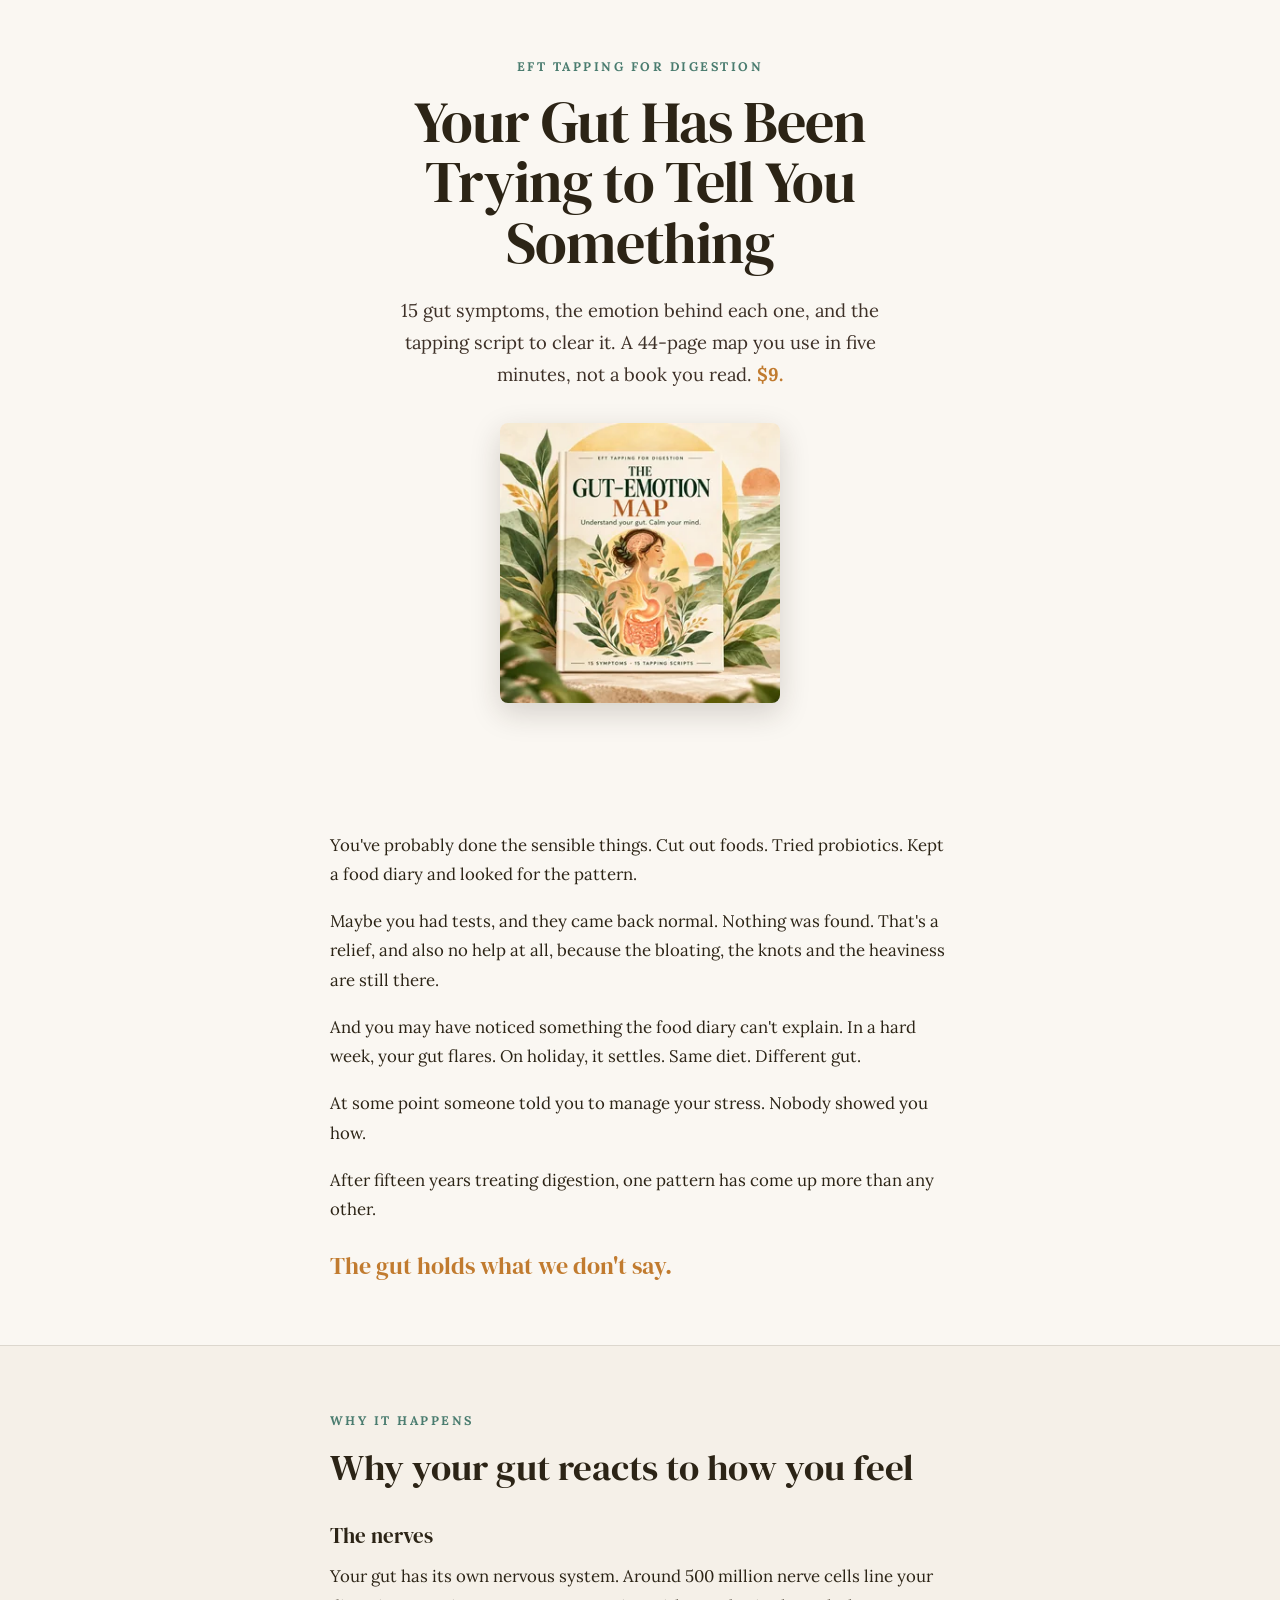
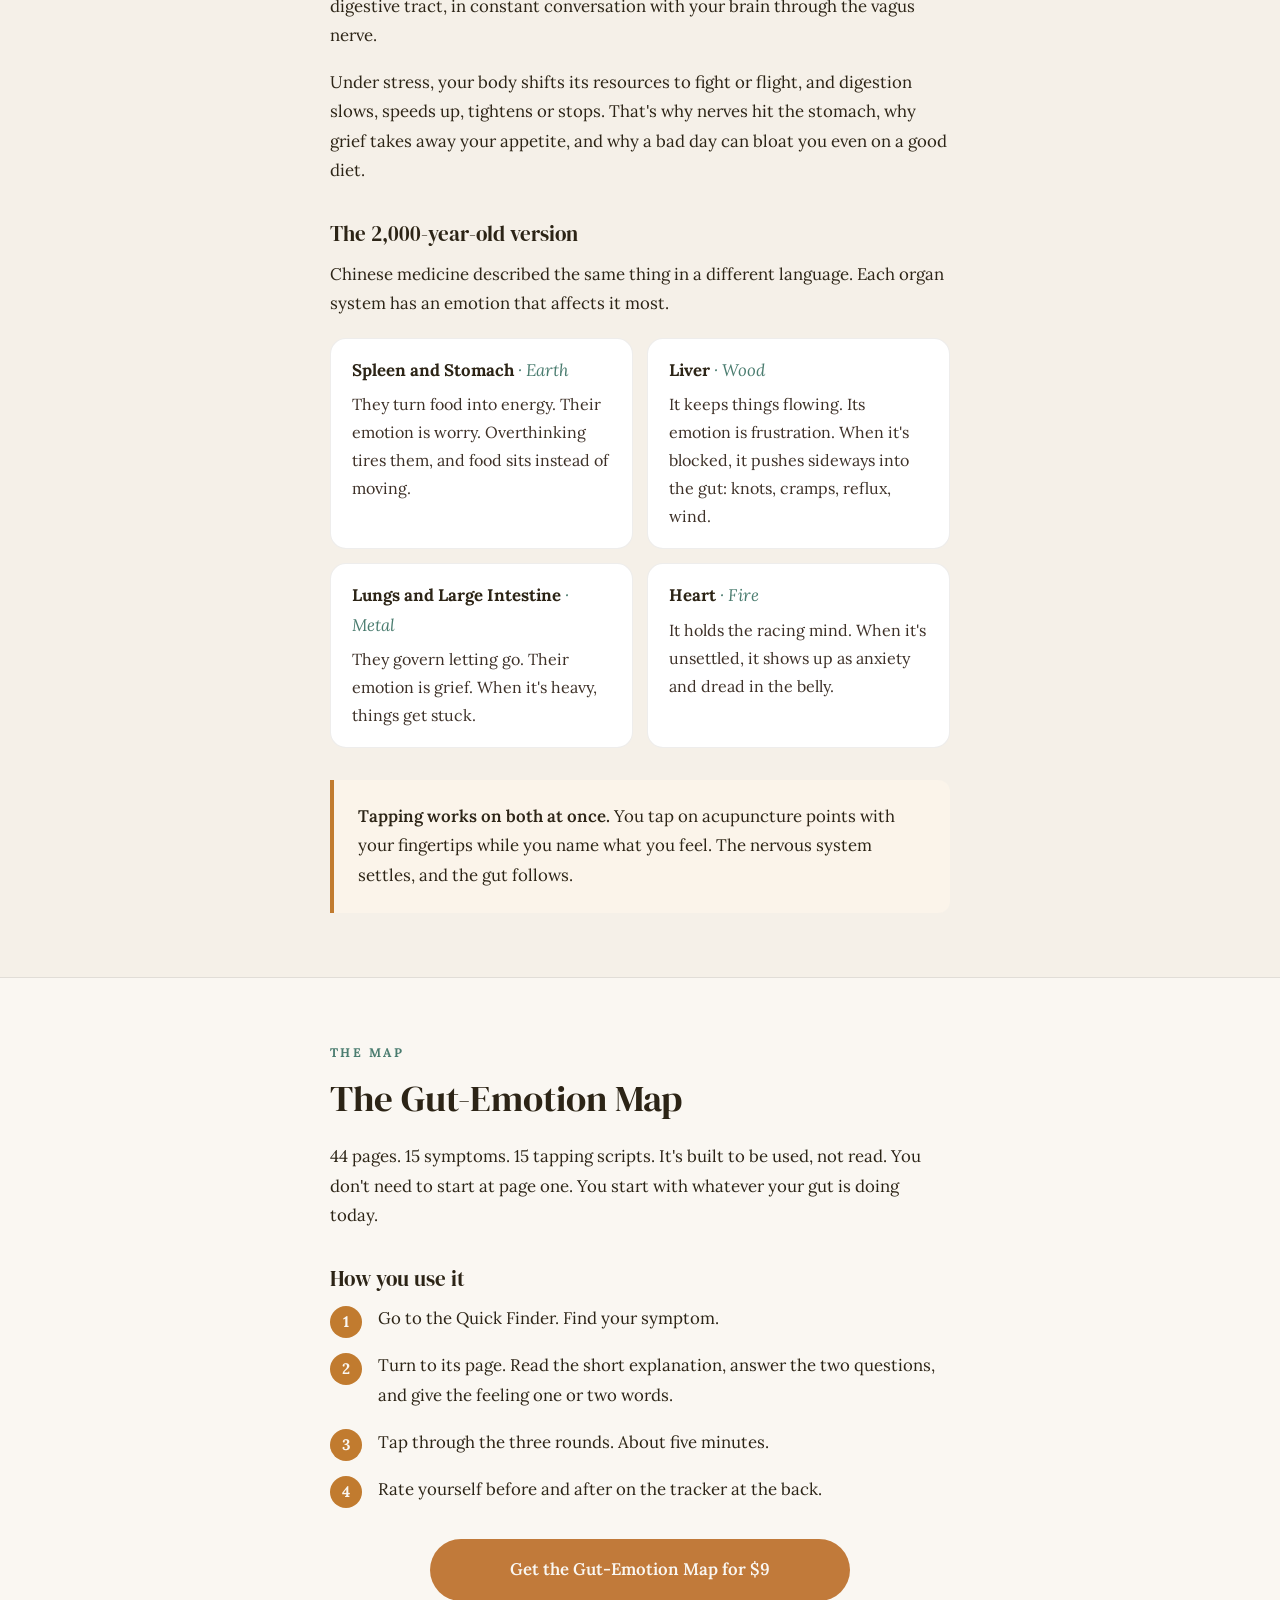
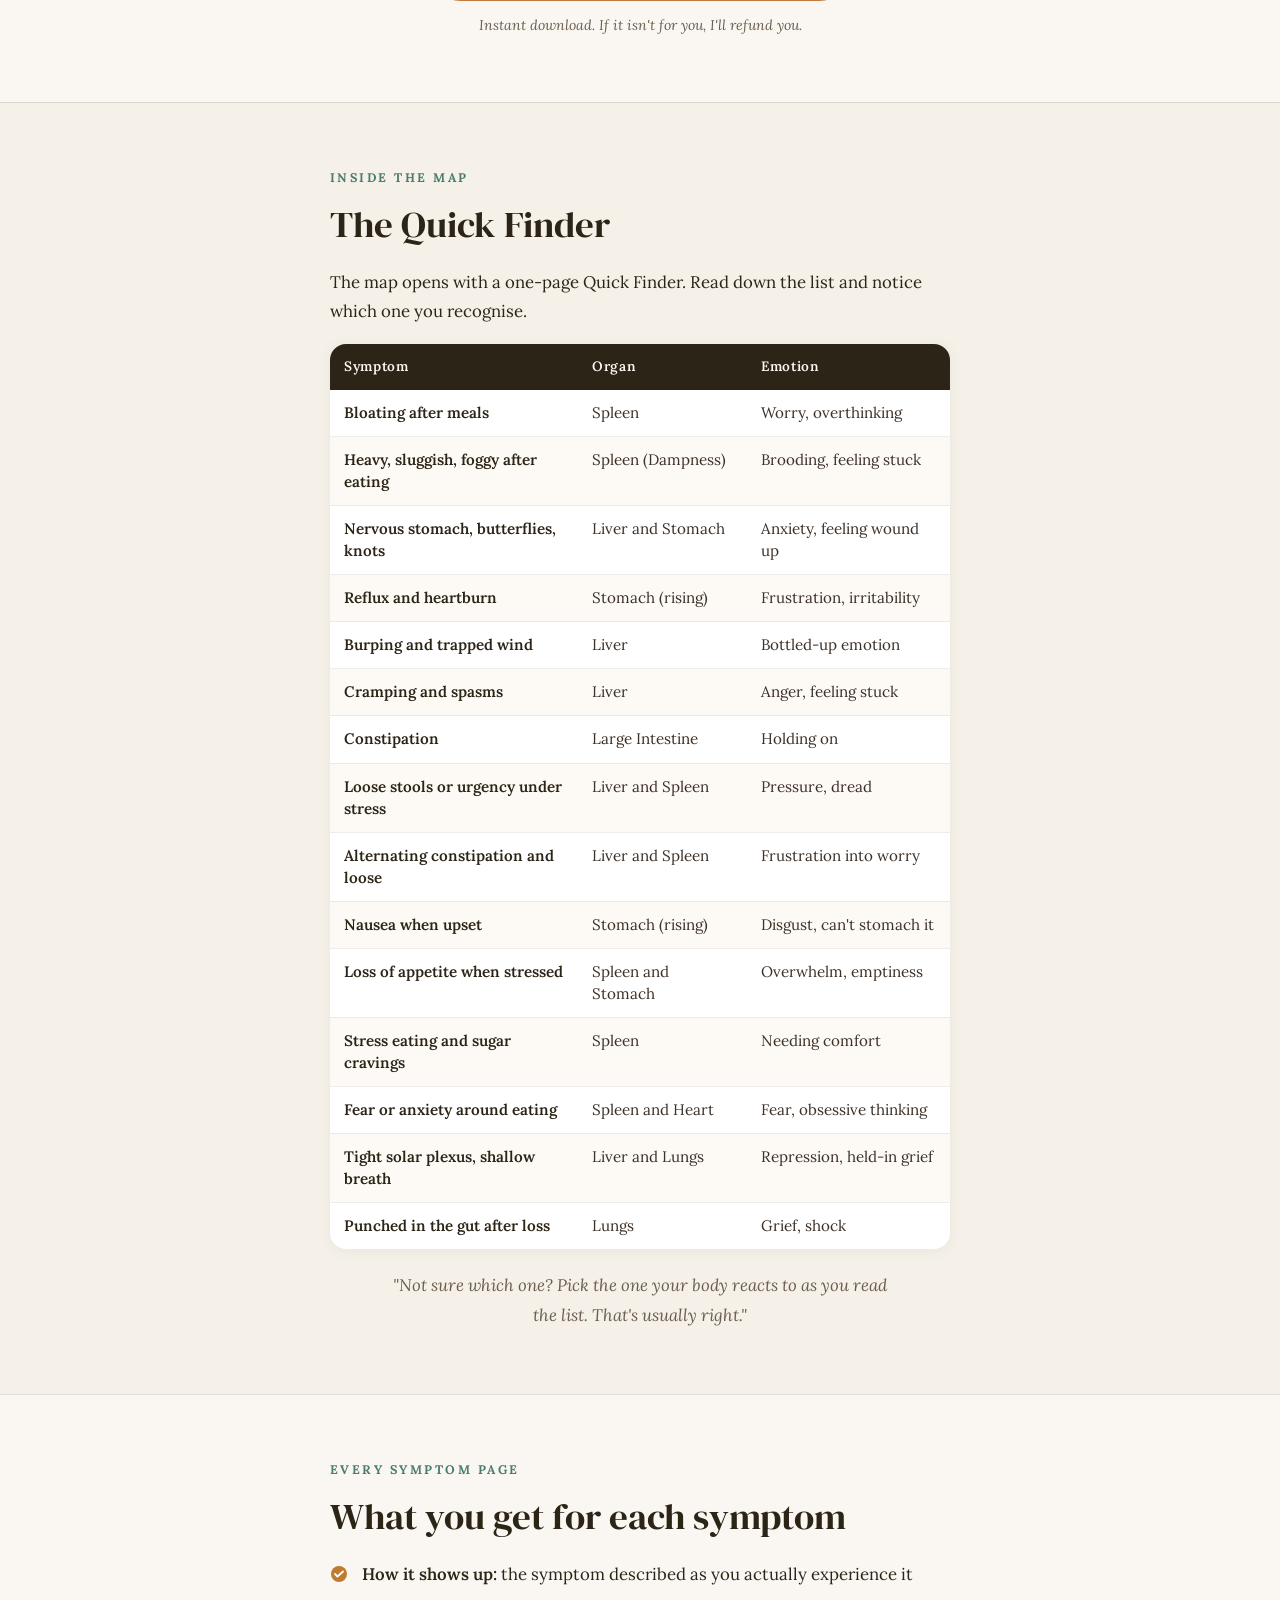
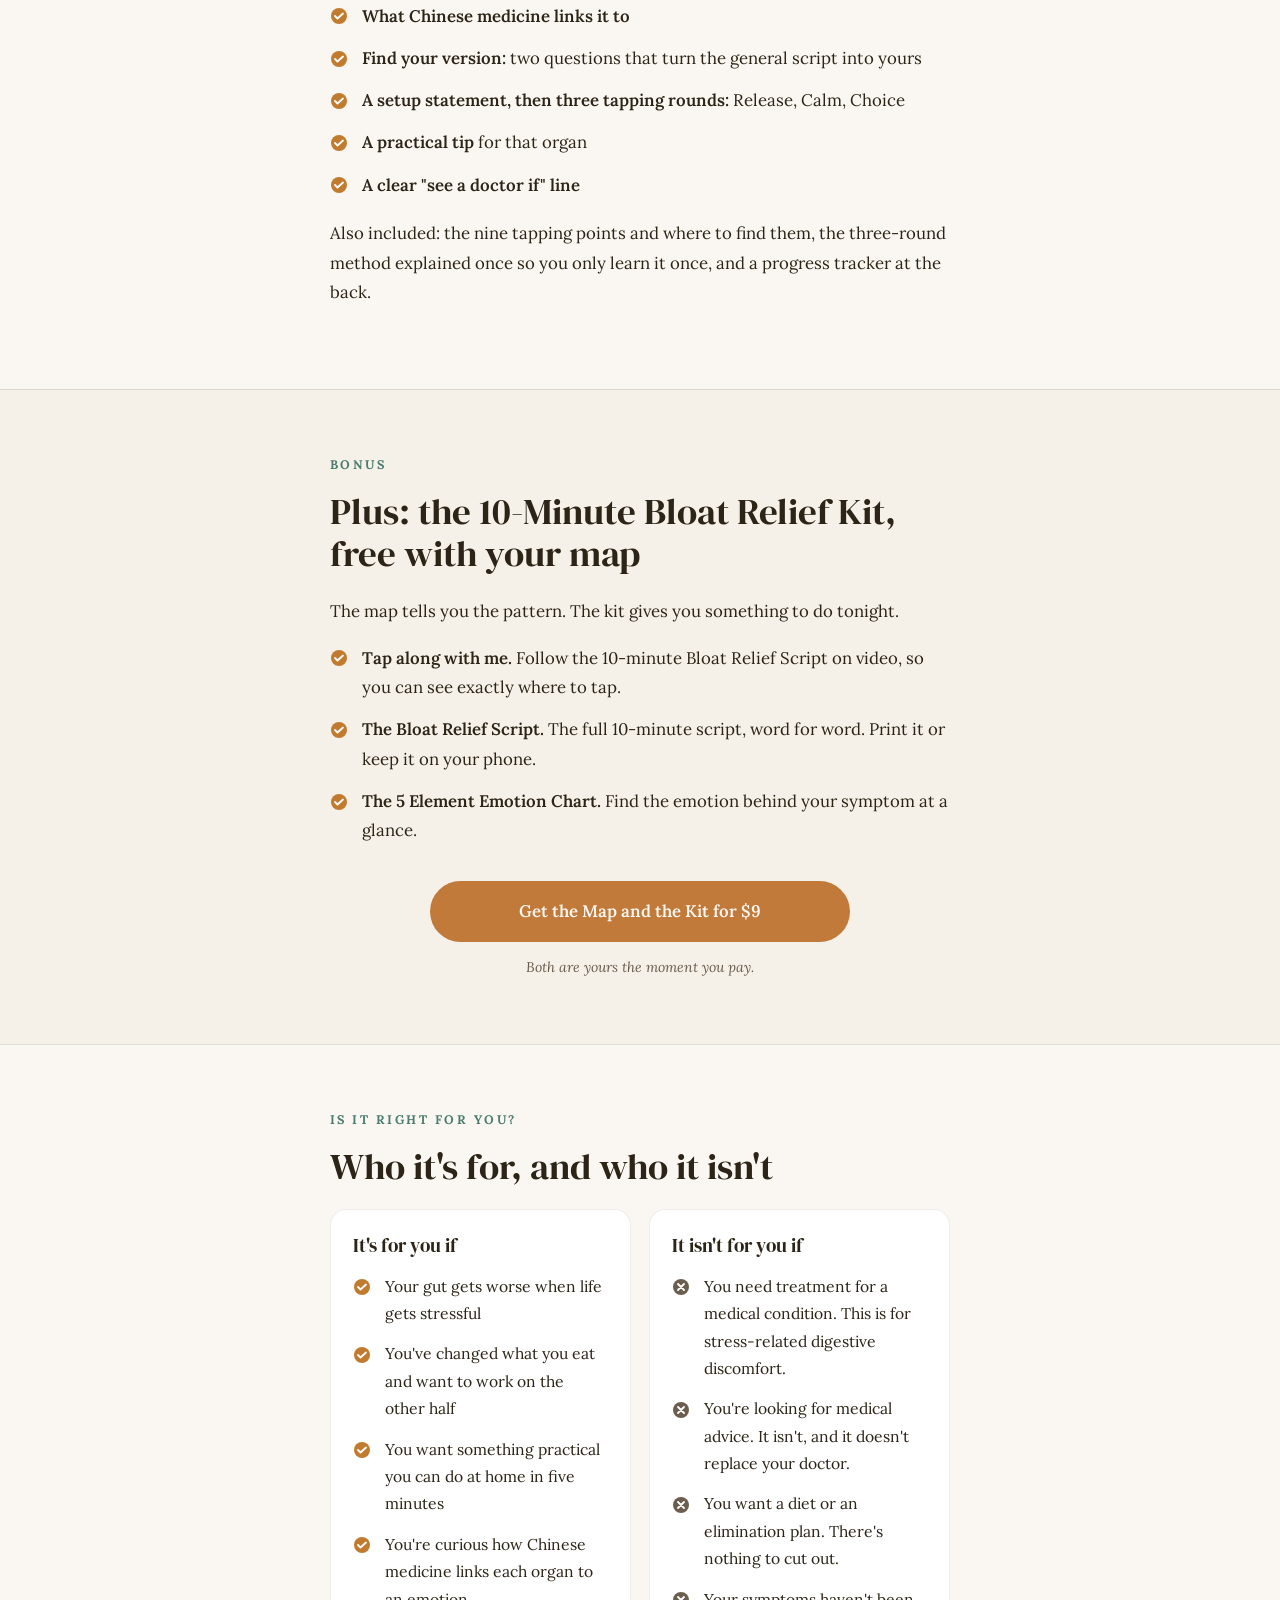
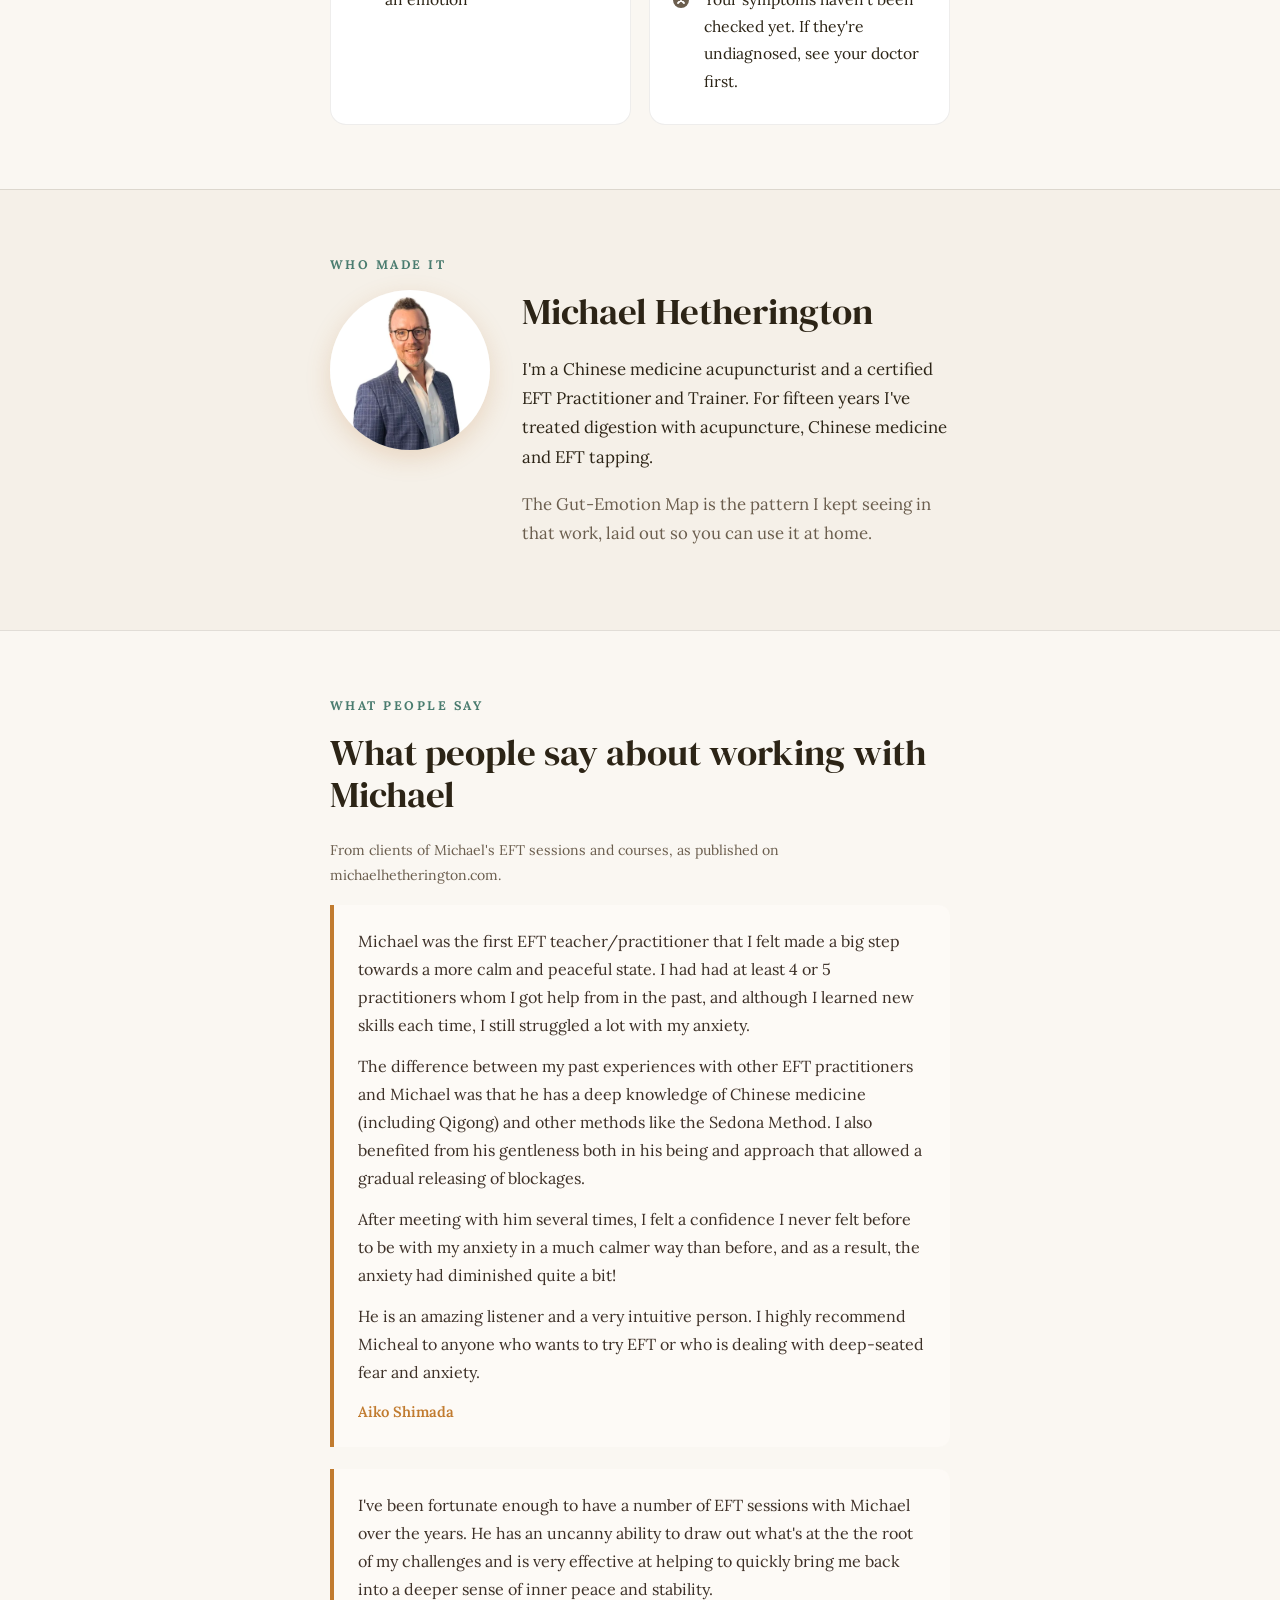
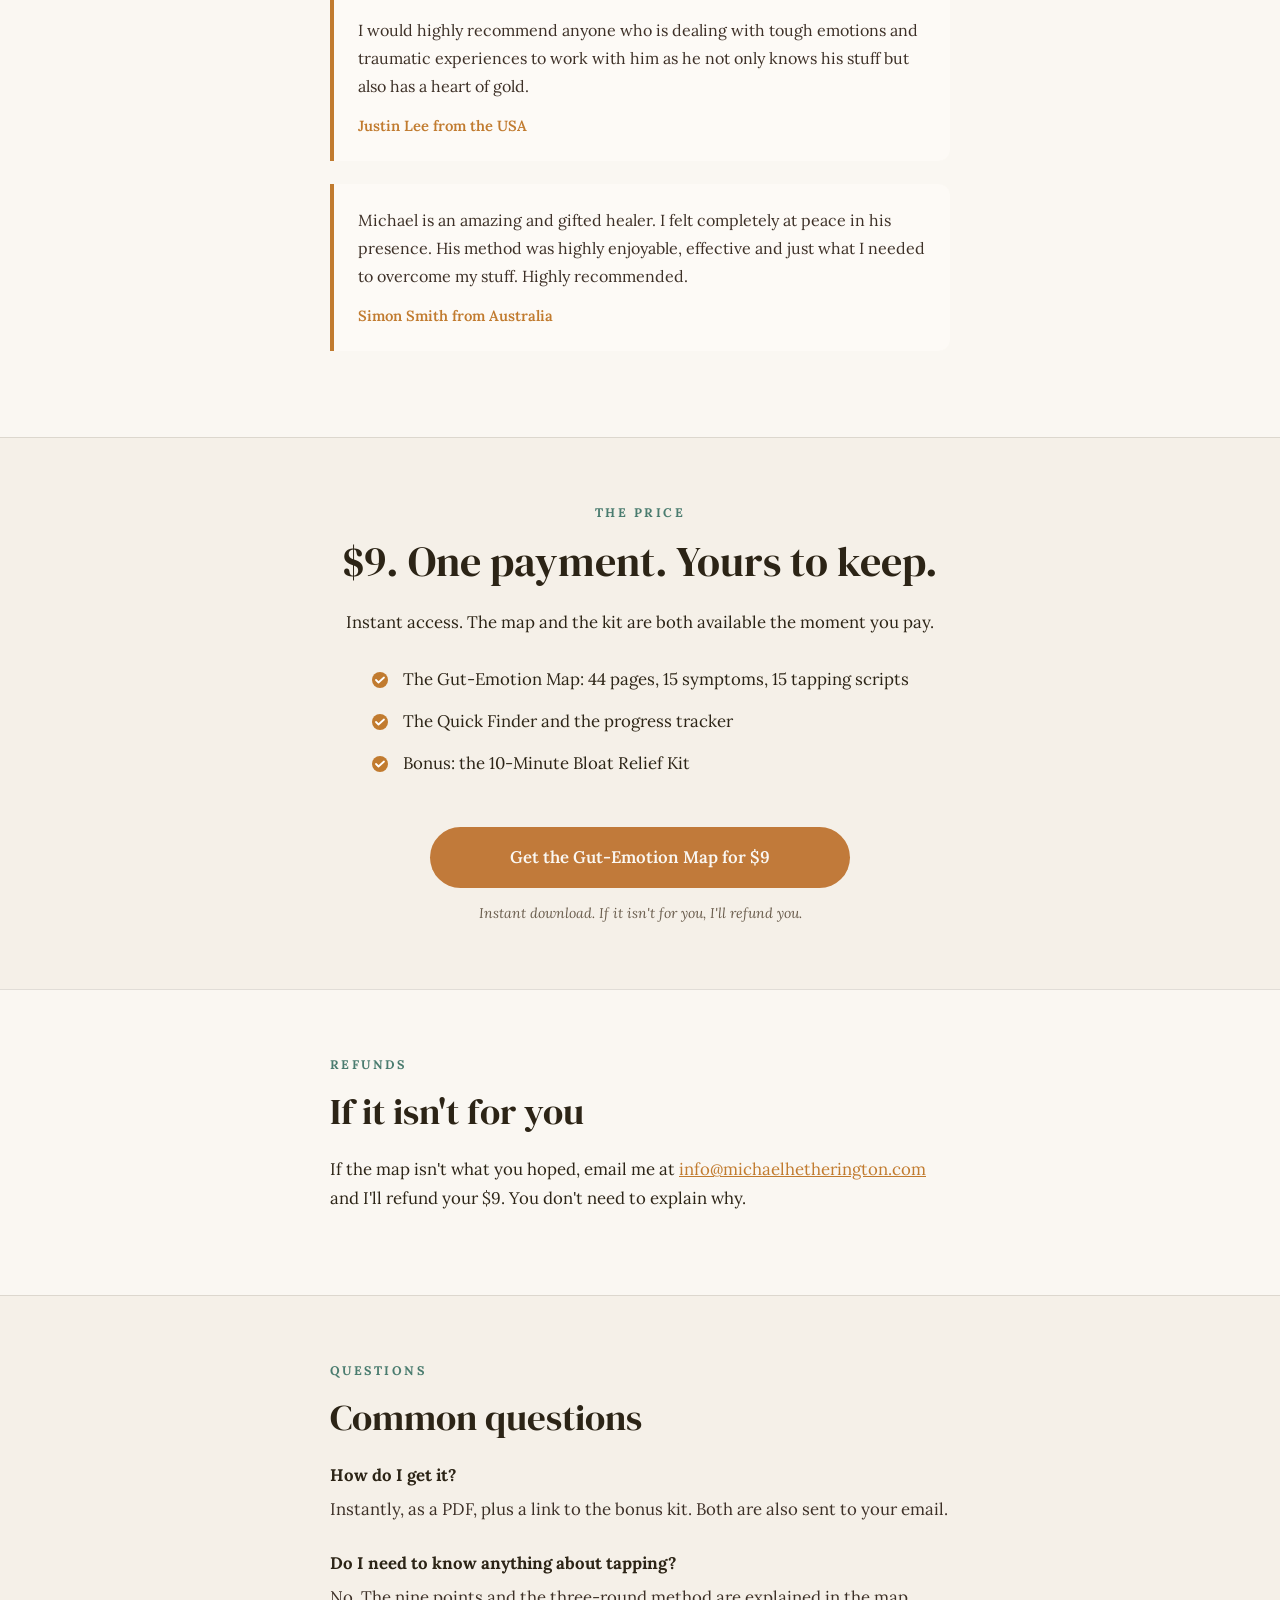
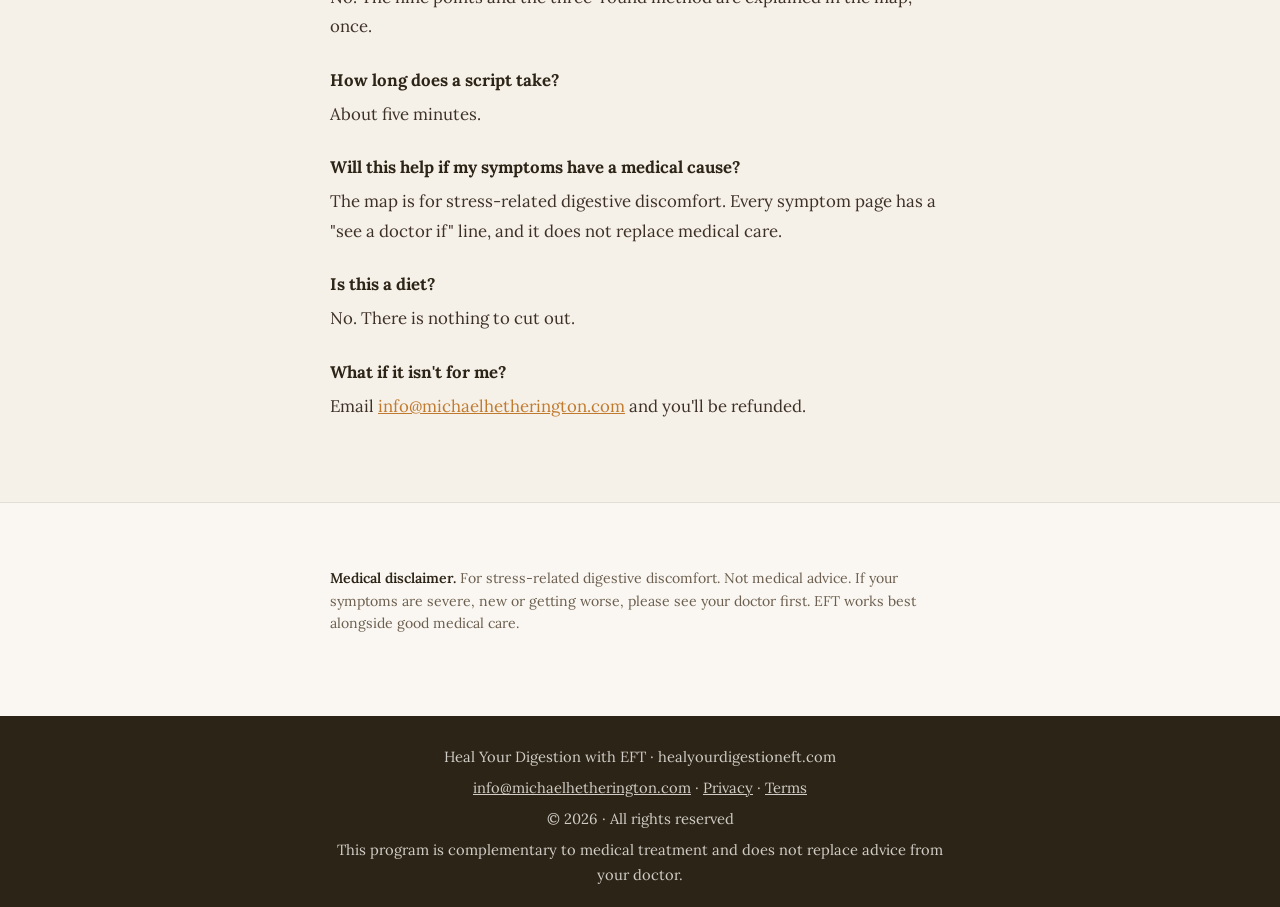
==== gut-emotion-map.html @ c28d7742 "Add Gut-Emotion Map sales page Co-Authored-By: Claude Opus 5.5 <noreply@anthropic.com>" ====
<!DOCTYPE html>
<html lang="en">
<head>
  <meta charset="UTF-8" />
  <meta name="viewport" content="width=device-width, initial-scale=1.0" />

  <!-- Google tag (gtag.js) -->
  <script async src="https://www.googletagmanager.com/gtag/js?id=G-6HFTYSBJ0B"></script>
  <script>
    window.dataLayer = window.dataLayer || [];
    function gtag(){dataLayer.push(arguments);}
    gtag('js', new Date());
    gtag('config', 'G-6HFTYSBJ0B', {
      linker: { domains: [
        'michaelhetherington.com','www.michaelhetherington.com',
        'healyourselfeft.com','healyourdigestioneft.com',
        'eftpractitionertraining.com',
        'mindbodymedicineacademy.onlinecoursehost.com'
      ] }
    });
    gtag('config', 'AW-1016615342');
  </script>
  <script>
    window.CHECKOUT_URL = "https://zylvie.com/michaelhetherington/p/gut-emotion-map";
  </script>

  <title>The Gut-Emotion Map | 15 Gut Symptoms, 15 Tapping Scripts | $9</title>
  <meta name="description" content="15 gut symptoms, the emotion behind each one, and the EFT tapping script to clear it. A 44-page map you use in five minutes. $9, instant download." />
  <link rel="canonical" href="https://healyourdigestioneft.com/gut-emotion-map" />
  <meta property="og:type" content="product" />
  <meta property="og:title" content="The Gut-Emotion Map" />
  <meta property="og:description" content="15 gut symptoms, the emotion behind each one, and the tapping script to clear it. $9." />
  <meta property="og:url" content="https://healyourdigestioneft.com/gut-emotion-map" />
  <meta property="og:image" content="https://healyourdigestioneft.com/assets/gut-emotion-map.png" />
  <link rel="icon" type="image/png" href="assets/favicon.png" />
  <link rel="apple-touch-icon" href="assets/favicon.png" />
  <link rel="preconnect" href="https://fonts.googleapis.com" />
  <link rel="preconnect" href="https://fonts.gstatic.com" crossorigin />
  <link rel="preload" href="https://fonts.googleapis.com/css2?family=Lora:ital,wght@0,400;0,500;0,600;0,700;1,400&family=DM+Serif+Display&display=swap" as="style" onload="this.onload=null;this.rel='stylesheet'" />
  <noscript><link rel="stylesheet" href="https://fonts.googleapis.com/css2?family=Lora:ital,wght@0,400;0,500;0,600;0,700;1,400&family=DM+Serif+Display&display=swap" /></noscript>
  <style>
    *, *::before, *::after {
      box-sizing: border-box;
    }

    :root {
      color-scheme: light;
      font-family: 'Lora', Georgia, serif;
      color: #2C2416;
      background: #FAF7F2;
    }

    html, body {
      margin: 0;
      padding: 0;
      background: #FAF7F2;
    }

    body {
      font-size: 1.05rem;
      line-height: 1.75;
    }

    img {
      max-width: 100%;
      display: block;
    }

    p {
      margin: 0 0 1.1rem;
    }

    strong {
      font-weight: 600;
      color: #2C2416;
    }

    h1, h2, h3 {
      font-family: 'DM Serif Display', serif;
      font-weight: 400;
      color: #2C2416;
      margin: 0;
    }

    /* --- Layout: a narrow reading measure --- */
    .measure {
      max-width: 660px;
      margin: 0 auto;
      padding: 0 20px;
    }

    .block {
      padding: 64px 0;
    }

    .block + .block {
      border-top: 1px solid rgba(44, 36, 22, 0.12);
    }

    .block--tint {
      background: #F5F0E8;
    }

    .section-label {
      display: block;
      text-transform: uppercase;
      letter-spacing: 0.2em;
      color: #4A7C6F;
      font-size: 0.78rem;
      font-weight: 700;
      margin-bottom: 14px;
    }

    .block h2 {
      font-size: clamp(1.75rem, 5vw, 2.3rem);
      line-height: 1.15;
      margin-bottom: 1.4rem;
    }

    .block h3 {
      font-size: 1.3rem;
      line-height: 1.25;
      margin: 2.2rem 0 0.8rem;
    }

    .muted {
      color: #6B5E4E;
    }

    /* --- Hero --- */
    .hero {
      text-align: center;
      padding: 56px 0 64px;
    }

    .hero h1 {
      font-size: clamp(2.3rem, 8vw, 3.6rem);
      line-height: 1.05;
      letter-spacing: -0.02em;
      margin-bottom: 1.3rem;
    }

    .hero-sub {
      font-size: 1.15rem;
      color: #3D3027;
      max-width: 540px;
      margin: 0 auto 2rem;
    }

    .hero-sub strong {
      color: #C17B2F;
      font-weight: 700;
    }

    .product-shot {
      width: 280px;
      margin: 0 auto;
    }

    .product-shot img {
      width: 100%;
      height: auto;
      border-radius: 8px;
      box-shadow: 0 10px 30px rgba(44, 36, 22, 0.18);
    }

    /* --- Pull line --- */
    .pull {
      font-family: 'DM Serif Display', serif;
      font-size: 1.5rem;
      line-height: 1.3;
      color: #C17B2F;
      margin: 1.6rem 0 0;
    }

    /* --- Elements (Chinese medicine) --- */
    .elements {
      list-style: none;
      padding: 0;
      margin: 1.2rem 0 0;
      display: grid;
      gap: 14px;
    }

    .elements li {
      background: #fff;
      border: 1px solid rgba(44, 36, 22, 0.08);
      border-radius: 16px;
      padding: 1.1rem 1.3rem;
    }

    .elements .organ {
      display: block;
      font-weight: 700;
      color: #2C2416;
    }

    .elements .element {
      font-style: italic;
      color: #4A7C6F;
      font-weight: 400;
    }

    .elements p {
      margin: 0.3rem 0 0;
      color: #3D3027;
      font-size: 1rem;
    }

    .bridge {
      margin-top: 2rem;
      padding: 1.4rem 1.5rem;
      background: #FBF4EA;
      border-left: 4px solid #C17B2F;
      border-radius: 0 12px 12px 0;
    }

    .bridge p:last-child {
      margin-bottom: 0;
    }

    /* --- Steps --- */
    .steps {
      list-style: none;
      counter-reset: step;
      padding: 0;
      margin: 0;
    }

    .steps li {
      counter-increment: step;
      position: relative;
      padding-left: 3rem;
      margin-bottom: 1.1rem;
    }

    .steps li::before {
      content: counter(step);
      position: absolute;
      left: 0;
      top: 0.1rem;
      width: 2rem;
      height: 2rem;
      border-radius: 50%;
      background: #C17B2F;
      color: #FAF7F2;
      font-weight: 700;
      font-size: 0.95rem;
      line-height: 2rem;
      text-align: center;
    }

    /* --- Checklists --- */
    .ticks {
      list-style: none;
      padding: 0;
      margin: 0 0 1.2rem;
    }

    .ticks li {
      position: relative;
      padding-left: 2rem;
      margin-bottom: 0.8rem;
    }

    .ticks li::before {
      content: '';
      position: absolute;
      left: 0;
      top: 0.35rem;
      width: 18px;
      height: 18px;
      background: url("data:image/svg+xml,%3Csvg xmlns='http://www.w3.org/2000/svg' viewBox='0 0 18 18'%3E%3Ccircle cx='9' cy='9' r='8' fill='%23C17B2F'/%3E%3Cpath d='M5 9L7.5 11.5L13 6.5' stroke='%23fff' stroke-width='1.8' fill='none' stroke-linecap='round' stroke-linejoin='round'/%3E%3C/svg%3E") no-repeat;
    }

    .crosses li::before {
      background: url("data:image/svg+xml,%3Csvg xmlns='http://www.w3.org/2000/svg' viewBox='0 0 18 18'%3E%3Ccircle cx='9' cy='9' r='8' fill='%236B5E4E'/%3E%3Cpath d='M6 6L12 12M12 6L6 12' stroke='%23fff' stroke-width='1.8' stroke-linecap='round'/%3E%3C/svg%3E") no-repeat;
    }

    /* --- Quick Finder table --- */
    .finder {
      width: 100%;
      border-collapse: collapse;
      background: #fff;
      border-radius: 16px;
      overflow: hidden;
      box-shadow: 0 2px 16px rgba(0, 0, 0, 0.05);
      font-size: 0.95rem;
      line-height: 1.45;
    }

    .finder th {
      background: #2C2416;
      color: #FAF7F2;
      font-weight: 600;
      text-align: left;
      padding: 0.8rem 0.9rem;
      font-size: 0.85rem;
      letter-spacing: 0.04em;
    }

    .finder td {
      padding: 0.75rem 0.9rem;
      border-top: 1px solid rgba(44, 36, 22, 0.08);
      vertical-align: top;
      color: #3D3027;
    }

    .finder tbody tr:nth-child(even) td {
      background: #FDFAF6;
    }

    .finder td:first-child {
      font-weight: 600;
      color: #2C2416;
      width: 40%;
    }

    .finder-note {
      font-style: italic;
      color: #6B5E4E;
      text-align: center;
      margin: 1.4rem auto 0;
      max-width: 520px;
    }

    /* --- Who it's for --- */
    .fit {
      display: grid;
      gap: 18px;
    }

    .fit-col {
      background: #fff;
      border: 1px solid rgba(44, 36, 22, 0.08);
      border-radius: 16px;
      padding: 1.4rem 1.4rem 0.6rem;
    }

    .fit-col h3 {
      margin: 0 0 1rem;
      font-size: 1.2rem;
    }

    .fit-col .ticks li {
      font-size: 0.98rem;
    }

    /* --- About --- */
    .about {
      display: grid;
      gap: 24px;
      align-items: start;
    }

    .about-photo {
      width: 160px;
      height: 160px;
      border-radius: 50%;
      object-fit: cover;
      object-position: top center;
      box-shadow: 0 8px 24px rgba(193, 122, 58, 0.22);
    }

    /* --- Testimonials --- */
    .quote {
      margin: 0 0 1.4rem;
      background: #FDFAF6;
      border-left: 4px solid #C17B2F;
      border-radius: 0 12px 12px 0;
      padding: 1.4rem 1.5rem;
    }

    .quote p {
      color: #3D3027;
      font-size: 1rem;
      margin-bottom: 0.8rem;
    }

    .quote cite {
      display: block;
      font-style: normal;
      font-weight: 600;
      color: #C17B2F;
      font-size: 0.92rem;
    }

    .source-note {
      font-size: 0.88rem;
      color: #6B5E4E;
    }

    /* --- Price --- */
    .price-block {
      text-align: center;
    }

    .price-block h2 {
      font-size: clamp(2rem, 6vw, 2.6rem);
    }

    /* --- CTA --- */
    .cta {
      text-align: center;
      margin-top: 2.2rem;
    }

    .button {
      display: inline-flex;
      align-items: center;
      justify-content: center;
      width: 100%;
      max-width: 420px;
      min-height: 56px;
      padding: 16px 26px;
      border-radius: 999px;
      background: #C17A3A;
      color: #FAF7F2;
      font-family: inherit;
      font-size: 1.05rem;
      font-weight: 600;
      text-decoration: none;
      transition: background 0.25s ease, transform 0.25s ease;
    }

    .button:hover {
      background: #A36530;
      transform: translateY(-1px);
    }

    .cta-note {
      display: block;
      margin-top: 0.8rem;
      font-size: 0.88rem;
      font-style: italic;
      color: #6B5E4E;
    }

    /* --- FAQ --- */
    .faq dt {
      font-weight: 700;
      color: #2C2416;
      margin-top: 1.5rem;
    }

    .faq dt:first-child {
      margin-top: 0;
    }

    .faq dd {
      margin: 0.3rem 0 0;
      color: #3D3027;
    }

    /* --- Disclaimer --- */
    .disclaimer {
      font-size: 0.88rem;
      color: #6B5E4E;
      line-height: 1.6;
    }

    /* --- Footer --- */
    footer {
      background: #2C2416;
      color: #FAF7F2;
      padding: 28px 0 14px;
      font-size: 0.92rem;
      text-align: center;
      line-height: 1.7;
    }

    footer p {
      color: rgba(250, 247, 242, 0.8);
      margin: 0 0 6px;
    }

    footer a {
      color: rgba(250, 247, 242, 0.8);
    }

    a {
      color: #C17B2F;
    }

    /* --- Phones --- */
    @media (max-width: 480px) {
      body {
        font-size: 1rem;
      }

      .block {
        padding: 48px 0;
      }

      .hero {
        padding: 40px 0 48px;
      }

      .product-shot {
        width: 240px;
      }

      .measure--wide {
        padding: 0 12px;
      }

      .finder {
        font-size: 0.84rem;
      }

      .finder th,
      .finder td {
        padding: 0.65rem 0.55rem;
      }

      .finder th {
        font-size: 0.75rem;
      }
    }

    @media (min-width: 640px) {
      .fit {
        grid-template-columns: 1fr 1fr;
      }

      .about {
        grid-template-columns: 160px 1fr;
        gap: 32px;
      }

      .elements {
        grid-template-columns: 1fr 1fr;
      }
    }
  </style>
</head>
<body>
  <main>

    <!-- 1-3. HERO -->
    <header class="hero">
      <div class="measure">
        <span class="section-label">EFT Tapping for Digestion</span>
        <h1>Your Gut Has Been Trying to Tell You Something</h1>
        <p class="hero-sub">15 gut symptoms, the emotion behind each one, and the tapping script to clear it. A 44-page map you use in five minutes, not a book you read. <strong>$9.</strong></p>
        <div class="product-shot">
          <picture>
            <source type="image/webp" srcset="assets/gut-emotion-map-300.webp 300w, assets/gut-emotion-map-600.webp 600w" sizes="(max-width: 480px) 240px, 280px" />
            <img src="assets/gut-emotion-map.png" width="600" height="600" alt="The Gut-Emotion Map: 15 symptoms, 15 tapping scripts" fetchpriority="high" decoding="async" />
          </picture>
        </div>
      </div>
    </header>

    <!-- 4. THE READER'S EXPERIENCE -->
    <section class="block">
      <div class="measure">
        <p>You've probably done the sensible things. Cut out foods. Tried probiotics. Kept a food diary and looked for the pattern.</p>
        <p>Maybe you had tests, and they came back normal. Nothing was found. That's a relief, and also no help at all, because the bloating, the knots and the heaviness are still there.</p>
        <p>And you may have noticed something the food diary can't explain. In a hard week, your gut flares. On holiday, it settles. Same diet. Different gut.</p>
        <p>At some point someone told you to manage your stress. Nobody showed you how.</p>
        <p>After fifteen years treating digestion, one pattern has come up more than any other.</p>
        <p class="pull">The gut holds what we don't say.</p>
      </div>
    </section>

    <!-- 5. THE MECHANISM -->
    <section class="block block--tint">
      <div class="measure">
        <span class="section-label">Why it happens</span>
        <h2>Why your gut reacts to how you feel</h2>

        <h3>The nerves</h3>
        <p>Your gut has its own nervous system. Around 500 million nerve cells line your digestive tract, in constant conversation with your brain through the vagus nerve.</p>
        <p>Under stress, your body shifts its resources to fight or flight, and digestion slows, speeds up, tightens or stops. That's why nerves hit the stomach, why grief takes away your appetite, and why a bad day can bloat you even on a good diet.</p>

        <h3>The 2,000-year-old version</h3>
        <p>Chinese medicine described the same thing in a different language. Each organ system has an emotion that affects it most.</p>
        <ul class="elements">
          <li>
            <span class="organ">Spleen and Stomach <span class="element">· Earth</span></span>
            <p>They turn food into energy. Their emotion is worry. Overthinking tires them, and food sits instead of moving.</p>
          </li>
          <li>
            <span class="organ">Liver <span class="element">· Wood</span></span>
            <p>It keeps things flowing. Its emotion is frustration. When it's blocked, it pushes sideways into the gut: knots, cramps, reflux, wind.</p>
          </li>
          <li>
            <span class="organ">Lungs and Large Intestine <span class="element">· Metal</span></span>
            <p>They govern letting go. Their emotion is grief. When it's heavy, things get stuck.</p>
          </li>
          <li>
            <span class="organ">Heart <span class="element">· Fire</span></span>
            <p>It holds the racing mind. When it's unsettled, it shows up as anxiety and dread in the belly.</p>
          </li>
        </ul>

        <div class="bridge">
          <p><strong>Tapping works on both at once.</strong> You tap on acupuncture points with your fingertips while you name what you feel. The nervous system settles, and the gut follows.</p>
        </div>
      </div>
    </section>

    <!-- 6. THE PRODUCT -->
    <section class="block">
      <div class="measure">
        <span class="section-label">The map</span>
        <h2>The Gut-Emotion Map</h2>
        <p>44 pages. 15 symptoms. 15 tapping scripts. It's built to be used, not read. You don't need to start at page one. You start with whatever your gut is doing today.</p>

        <h3>How you use it</h3>
        <ol class="steps">
          <li>Go to the Quick Finder. Find your symptom.</li>
          <li>Turn to its page. Read the short explanation, answer the two questions, and give the feeling one or two words.</li>
          <li>Tap through the three rounds. About five minutes.</li>
          <li>Rate yourself before and after on the tracker at the back.</li>
        </ol>

        <div class="cta">
          <a class="button" data-checkout href="#price">Get the Gut-Emotion Map for $9</a>
          <span class="cta-note">Instant download. If it isn't for you, I'll refund you.</span>
        </div>
      </div>
    </section>

    <!-- 7. THE QUICK FINDER -->
    <section class="block block--tint">
      <div class="measure measure--wide">
        <span class="section-label">Inside the map</span>
        <h2>The Quick Finder</h2>
        <p>The map opens with a one-page Quick Finder. Read down the list and notice which one you recognise.</p>
        <table class="finder">
          <thead>
            <tr><th scope="col">Symptom</th><th scope="col">Organ</th><th scope="col">Emotion</th></tr>
          </thead>
          <tbody>
            <tr><td>Bloating after meals</td><td>Spleen</td><td>Worry, overthinking</td></tr>
            <tr><td>Heavy, sluggish, foggy after eating</td><td>Spleen (Dampness)</td><td>Brooding, feeling stuck</td></tr>
            <tr><td>Nervous stomach, butterflies, knots</td><td>Liver and Stomach</td><td>Anxiety, feeling wound up</td></tr>
            <tr><td>Reflux and heartburn</td><td>Stomach (rising)</td><td>Frustration, irritability</td></tr>
            <tr><td>Burping and trapped wind</td><td>Liver</td><td>Bottled-up emotion</td></tr>
            <tr><td>Cramping and spasms</td><td>Liver</td><td>Anger, feeling stuck</td></tr>
            <tr><td>Constipation</td><td>Large Intestine</td><td>Holding on</td></tr>
            <tr><td>Loose stools or urgency under stress</td><td>Liver and Spleen</td><td>Pressure, dread</td></tr>
            <tr><td>Alternating constipation and loose</td><td>Liver and Spleen</td><td>Frustration into worry</td></tr>
            <tr><td>Nausea when upset</td><td>Stomach (rising)</td><td>Disgust, can't stomach it</td></tr>
            <tr><td>Loss of appetite when stressed</td><td>Spleen and Stomach</td><td>Overwhelm, emptiness</td></tr>
            <tr><td>Stress eating and sugar cravings</td><td>Spleen</td><td>Needing comfort</td></tr>
            <tr><td>Fear or anxiety around eating</td><td>Spleen and Heart</td><td>Fear, obsessive thinking</td></tr>
            <tr><td>Tight solar plexus, shallow breath</td><td>Liver and Lungs</td><td>Repression, held-in grief</td></tr>
            <tr><td>Punched in the gut after loss</td><td>Lungs</td><td>Grief, shock</td></tr>
          </tbody>
        </table>
        <p class="finder-note">"Not sure which one? Pick the one your body reacts to as you read the list. That's usually right."</p>
      </div>
    </section>

    <!-- 8. EACH SYMPTOM PAGE -->
    <section class="block">
      <div class="measure">
        <span class="section-label">Every symptom page</span>
        <h2>What you get for each symptom</h2>
        <ul class="ticks">
          <li><strong>How it shows up:</strong> the symptom described as you actually experience it</li>
          <li><strong>What Chinese medicine links it to</strong></li>
          <li><strong>Find your version:</strong> two questions that turn the general script into yours</li>
          <li><strong>A setup statement, then three tapping rounds:</strong> Release, Calm, Choice</li>
          <li><strong>A practical tip</strong> for that organ</li>
          <li><strong>A clear "see a doctor if" line</strong></li>
        </ul>
        <p>Also included: the nine tapping points and where to find them, the three-round method explained once so you only learn it once, and a progress tracker at the back.</p>
      </div>
    </section>

    <!-- 9. THE BONUS -->
    <section class="block block--tint">
      <div class="measure">
        <span class="section-label">Bonus</span>
        <h2>Plus: the 10-Minute Bloat Relief Kit, free with your map</h2>
        <p>The map tells you the pattern. The kit gives you something to do tonight.</p>
        <ul class="ticks">
          <li><strong>Tap along with me.</strong> Follow the 10-minute Bloat Relief Script on video, so you can see exactly where to tap.</li>
          <li><strong>The Bloat Relief Script.</strong> The full 10-minute script, word for word. Print it or keep it on your phone.</li>
          <li><strong>The 5 Element Emotion Chart.</strong> Find the emotion behind your symptom at a glance.</li>
        </ul>

        <div class="cta">
          <a class="button" data-checkout href="#price">Get the Map and the Kit for $9</a>
          <span class="cta-note">Both are yours the moment you pay.</span>
        </div>
      </div>
    </section>

    <!-- 10. WHO IT'S FOR -->
    <section class="block">
      <div class="measure">
        <span class="section-label">Is it right for you?</span>
        <h2>Who it's for, and who it isn't</h2>
        <div class="fit">
          <div class="fit-col">
            <h3>It's for you if</h3>
            <ul class="ticks">
              <li>Your gut gets worse when life gets stressful</li>
              <li>You've changed what you eat and want to work on the other half</li>
              <li>You want something practical you can do at home in five minutes</li>
              <li>You're curious how Chinese medicine links each organ to an emotion</li>
            </ul>
          </div>
          <div class="fit-col">
            <h3>It isn't for you if</h3>
            <ul class="ticks crosses">
              <li>You need treatment for a medical condition. This is for stress-related digestive discomfort.</li>
              <li>You're looking for medical advice. It isn't, and it doesn't replace your doctor.</li>
              <li>You want a diet or an elimination plan. There's nothing to cut out.</li>
              <li>Your symptoms haven't been checked yet. If they're undiagnosed, see your doctor first.</li>
            </ul>
          </div>
        </div>
      </div>
    </section>

    <!-- 11. ABOUT MICHAEL -->
    <section class="block block--tint">
      <div class="measure">
        <span class="section-label">Who made it</span>
        <div class="about">
          <picture>
            <source srcset="assets/bio%20pic%201.webp" type="image/webp" />
            <img class="about-photo" src="assets/bio%20pic%201.jpg" alt="Michael Hetherington" width="160" height="160" loading="lazy" decoding="async" />
          </picture>
          <div>
            <h2>Michael Hetherington</h2>
            <p>I'm a Chinese medicine acupuncturist and a certified EFT Practitioner and Trainer. For fifteen years I've treated digestion with acupuncture, Chinese medicine and EFT tapping.</p>
            <p class="muted">The Gut-Emotion Map is the pattern I kept seeing in that work, laid out so you can use it at home.</p>
          </div>
        </div>
      </div>
    </section>

    <!-- 12. TESTIMONIALS (verbatim from michaelhetherington.com/reviews) -->
    <section class="block">
      <div class="measure">
        <span class="section-label">What people say</span>
        <h2>What people say about working with Michael</h2>
        <p class="source-note">From clients of Michael's EFT sessions and courses, as published on michaelhetherington.com.</p>

        <blockquote class="quote">
          <p>Michael was the first EFT teacher/practitioner that I felt made a big step towards a more calm and peaceful state. I had had at least 4 or 5 practitioners whom I got help from in the past, and although I learned new skills each time, I still struggled a lot with my anxiety.</p>
          <p>The difference between my past experiences with other EFT practitioners and Michael was that he has a deep knowledge of Chinese medicine (including Qigong) and other methods like the Sedona Method. I also benefited from his gentleness both in his being and approach that allowed a gradual releasing of blockages.</p>
          <p>After meeting with him several times, I felt a confidence I never felt before to be with my anxiety in a much calmer way than before, and as a result, the anxiety had diminished quite a bit!</p>
          <p>He is an amazing listener and a very intuitive person. I highly recommend Micheal to anyone who wants to try EFT or who is dealing with deep-seated fear and anxiety.</p>
          <cite>Aiko Shimada</cite>
        </blockquote>

        <blockquote class="quote">
          <p>I've been fortunate enough to have a number of EFT sessions with Michael over the years. He has an uncanny ability to draw out what's at the the root of my challenges and is very effective at helping to quickly bring me back into a deeper sense of inner peace and stability.</p>
          <p>I would highly recommend anyone who is dealing with tough emotions and traumatic experiences to work with him as he not only knows his stuff but also has a heart of gold.</p>
          <cite>Justin Lee from the USA</cite>
        </blockquote>

        <blockquote class="quote">
          <p>Michael is an amazing and gifted healer. I felt completely at peace in his presence. His method was highly enjoyable, effective and just what I needed to overcome my stuff. Highly recommended.</p>
          <cite>Simon Smith from Australia</cite>
        </blockquote>
      </div>
    </section>

    <!-- 13. PRICE -->
    <section class="block block--tint" id="price">
      <div class="measure price-block">
        <span class="section-label">The price</span>
        <h2>$9. One payment. Yours to keep.</h2>
        <p>Instant access. The map and the kit are both available the moment you pay.</p>
        <ul class="ticks" style="display:inline-block; text-align:left; margin-top:0.6rem;">
          <li>The Gut-Emotion Map: 44 pages, 15 symptoms, 15 tapping scripts</li>
          <li>The Quick Finder and the progress tracker</li>
          <li>Bonus: the 10-Minute Bloat Relief Kit</li>
        </ul>

        <div class="cta" style="margin-top:1rem;">
          <a class="button" data-checkout href="#price">Get the Gut-Emotion Map for $9</a>
          <span class="cta-note">Instant download. If it isn't for you, I'll refund you.</span>
        </div>
      </div>
    </section>

    <!-- 14. REFUND -->
    <section class="block">
      <div class="measure">
        <span class="section-label">Refunds</span>
        <h2>If it isn't for you</h2>
        <p>If the map isn't what you hoped, email me at <a href="mailto:info@michaelhetherington.com">info@michaelhetherington.com</a> and I'll refund your $9. You don't need to explain why.</p>
      </div>
    </section>

    <!-- 15. FAQ -->
    <section class="block block--tint">
      <div class="measure">
        <span class="section-label">Questions</span>
        <h2>Common questions</h2>
        <dl class="faq">
          <dt>How do I get it?</dt>
          <dd>Instantly, as a PDF, plus a link to the bonus kit. Both are also sent to your email.</dd>
          <dt>Do I need to know anything about tapping?</dt>
          <dd>No. The nine points and the three-round method are explained in the map, once.</dd>
          <dt>How long does a script take?</dt>
          <dd>About five minutes.</dd>
          <dt>Will this help if my symptoms have a medical cause?</dt>
          <dd>The map is for stress-related digestive discomfort. Every symptom page has a "see a doctor if" line, and it does not replace medical care.</dd>
          <dt>Is this a diet?</dt>
          <dd>No. There is nothing to cut out.</dd>
          <dt>What if it isn't for me?</dt>
          <dd>Email <a href="mailto:info@michaelhetherington.com">info@michaelhetherington.com</a> and you'll be refunded.</dd>
        </dl>
      </div>
    </section>

    <!-- MEDICAL DISCLAIMER -->
    <section class="block">
      <div class="measure">
        <p class="disclaimer"><strong>Medical disclaimer.</strong> For stress-related digestive discomfort. Not medical advice. If your symptoms are severe, new or getting worse, please see your doctor first. EFT works best alongside good medical care.</p>
      </div>
    </section>

  </main>

  <!-- 16. FOOTER -->
  <footer>
    <div class="measure">
      <p>Heal Your Digestion with EFT · healyourdigestioneft.com</p>
      <p><a href="mailto:info@michaelhetherington.com">info@michaelhetherington.com</a> · <a href="/privacy.html">Privacy</a> · <a href="/terms.html">Terms</a></p>
      <p>© 2026 · All rights reserved</p>
      <p>This program is complementary to medical treatment and does not replace advice from your doctor.</p>
    </div>
  </footer>

  <script>
    /* Every CTA reads window.CHECKOUT_URL, so the checkout link lives in one place.
       The href is set on load (so long-press and hover show the real link) and
       again on click (so a swapped URL is always picked up). Tracking can never
       stop the click from going through. */
    (function () {
      function beginCheckout() {
        try {
          gtag('event', 'begin_checkout', {
            item_name: 'Gut-Emotion Map',
            value: 9,
            currency: 'USD',
            page_source: 'gut_emotion_map_sales_page'
          });
        } catch (e) {}
      }
      Array.prototype.forEach.call(document.querySelectorAll('[data-checkout]'), function (a) {
        if (window.CHECKOUT_URL) { a.href = window.CHECKOUT_URL; }
        a.addEventListener('click', function () {
          if (window.CHECKOUT_URL) { a.href = window.CHECKOUT_URL; }
          beginCheckout();
        });
      });
    })();
  </script>
</body>
</html>
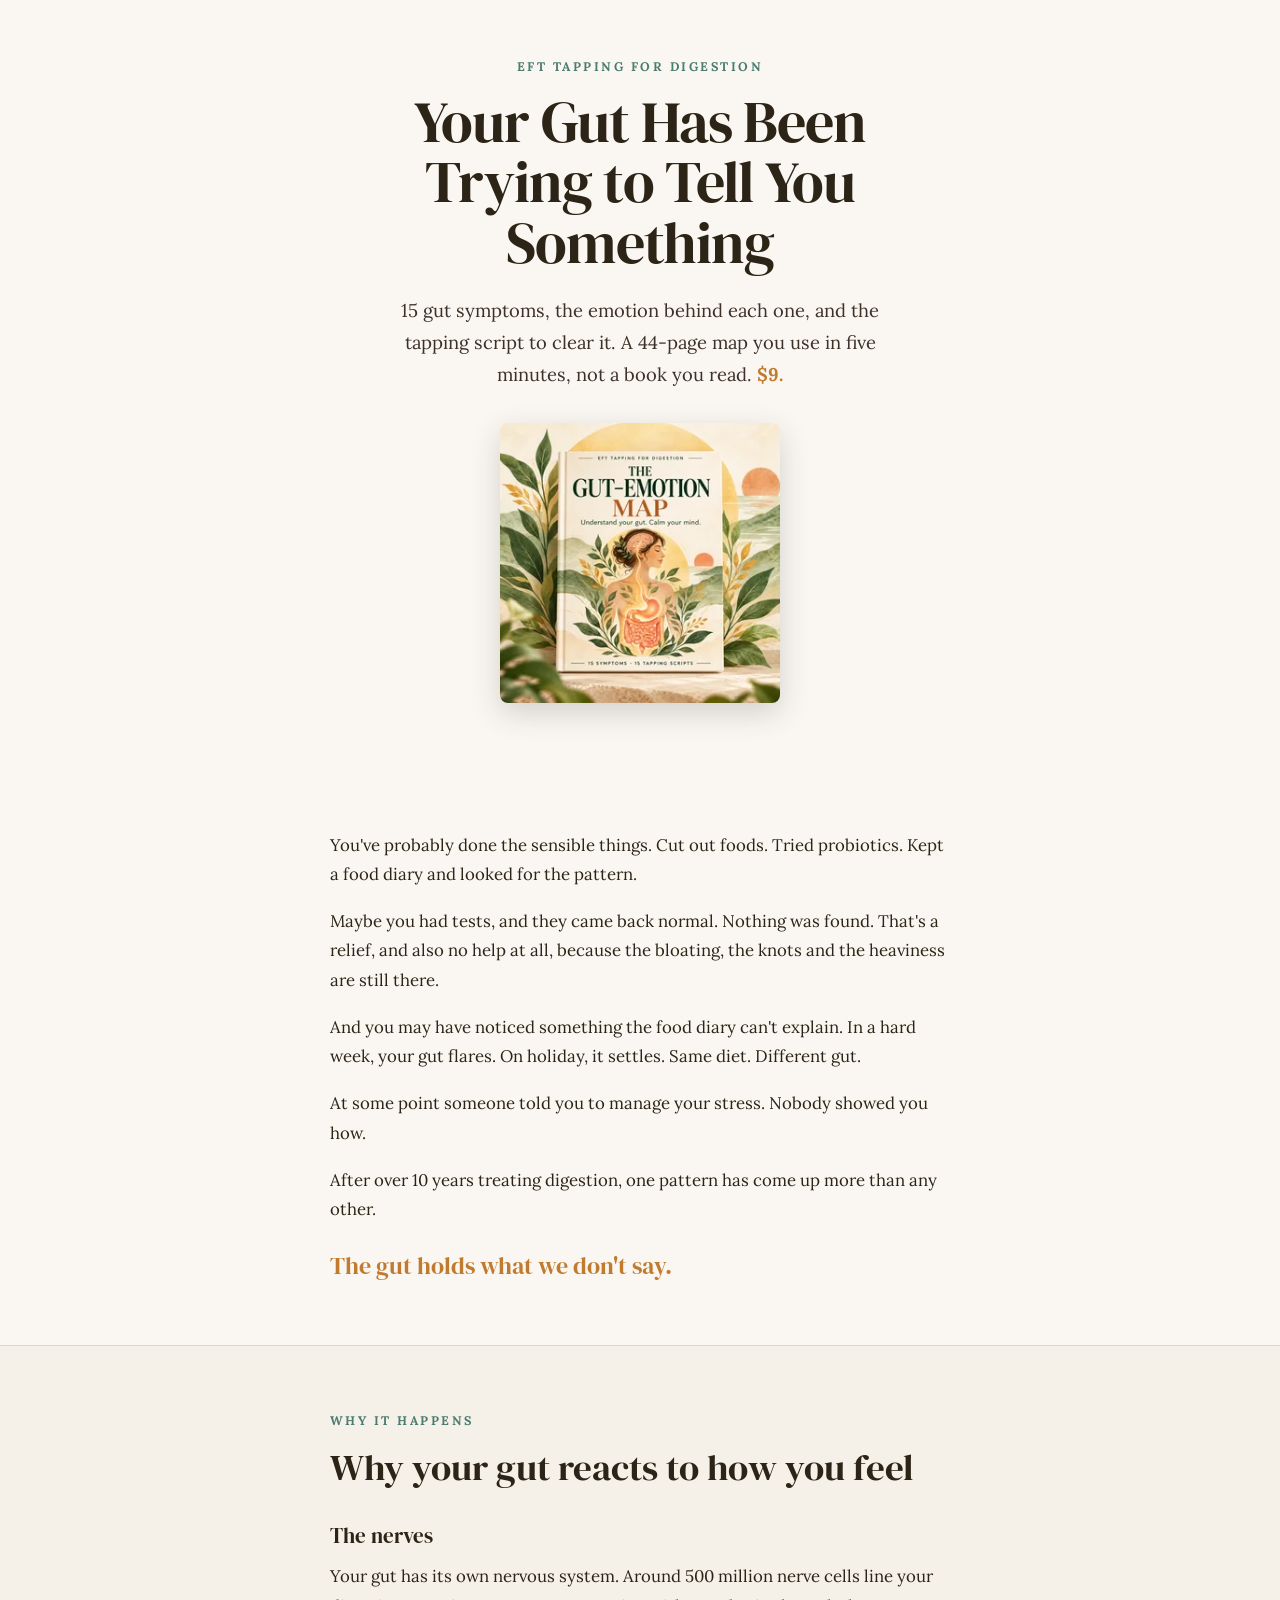
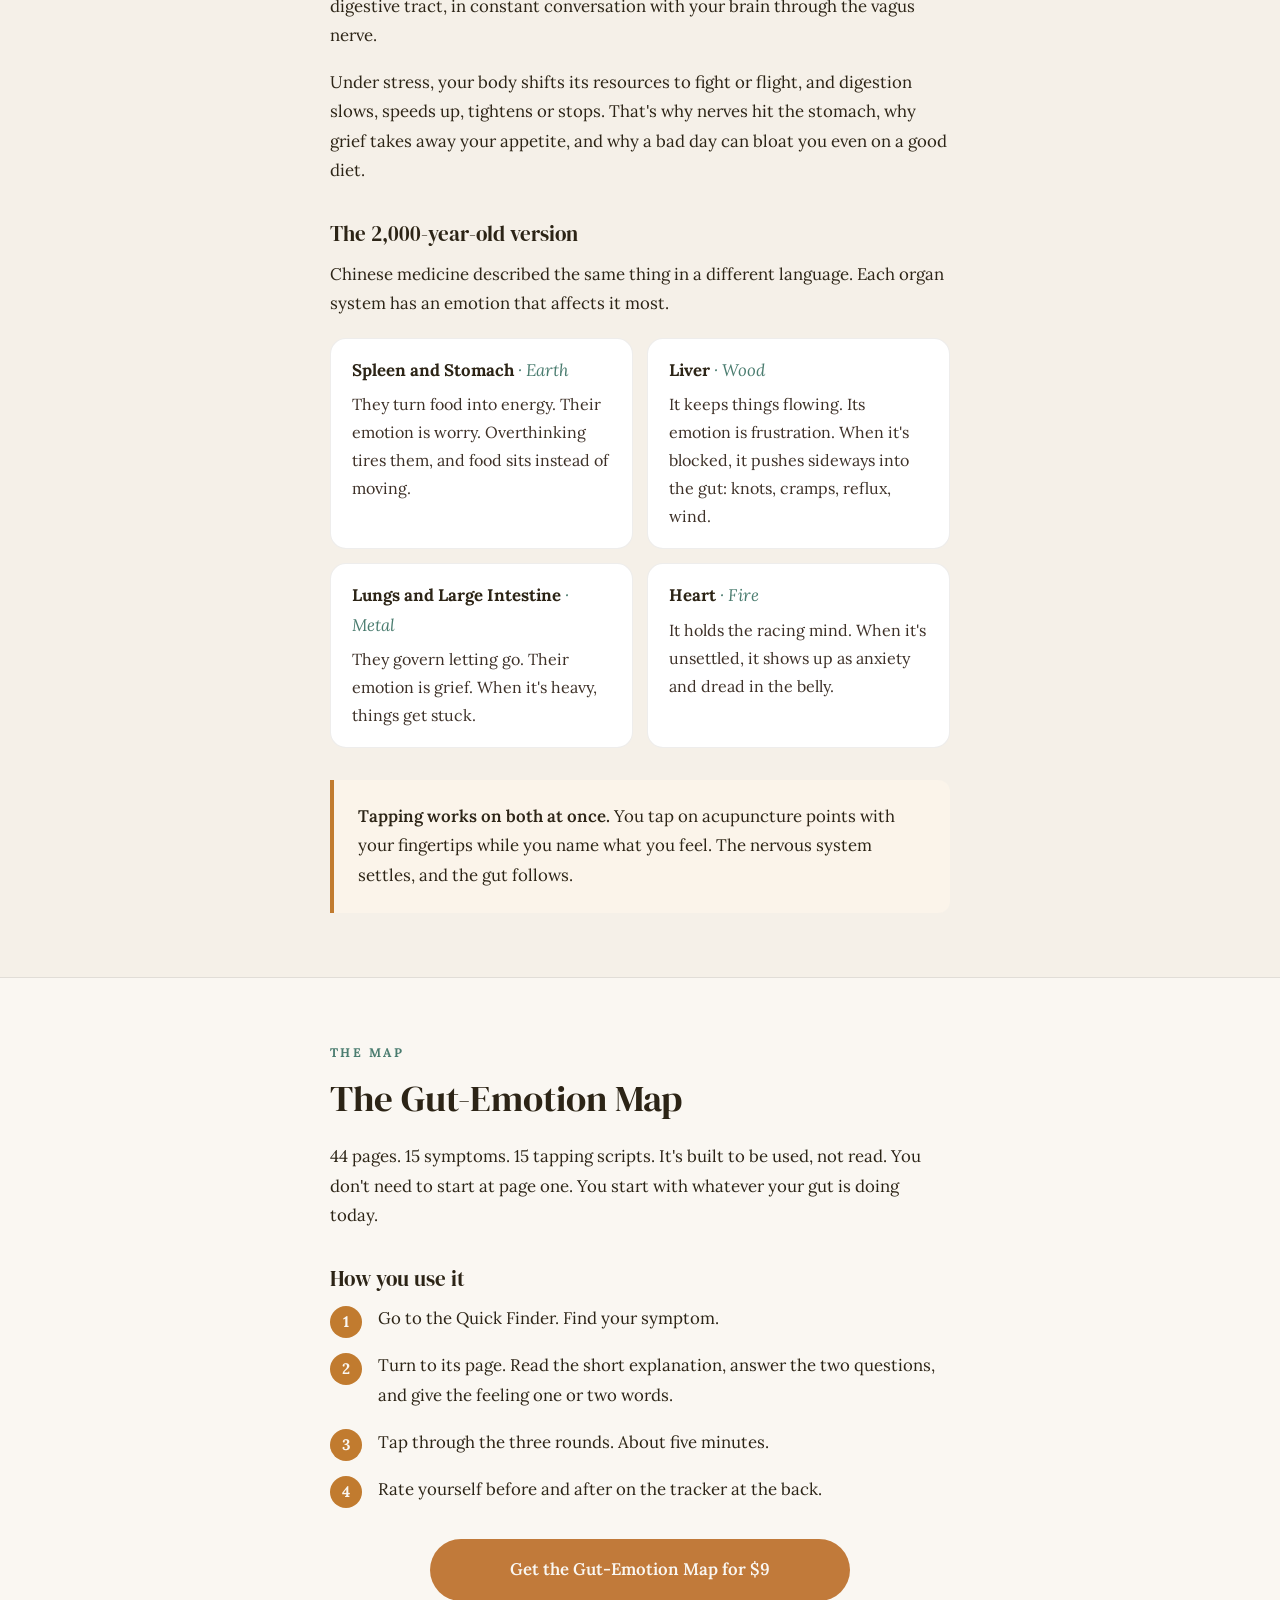
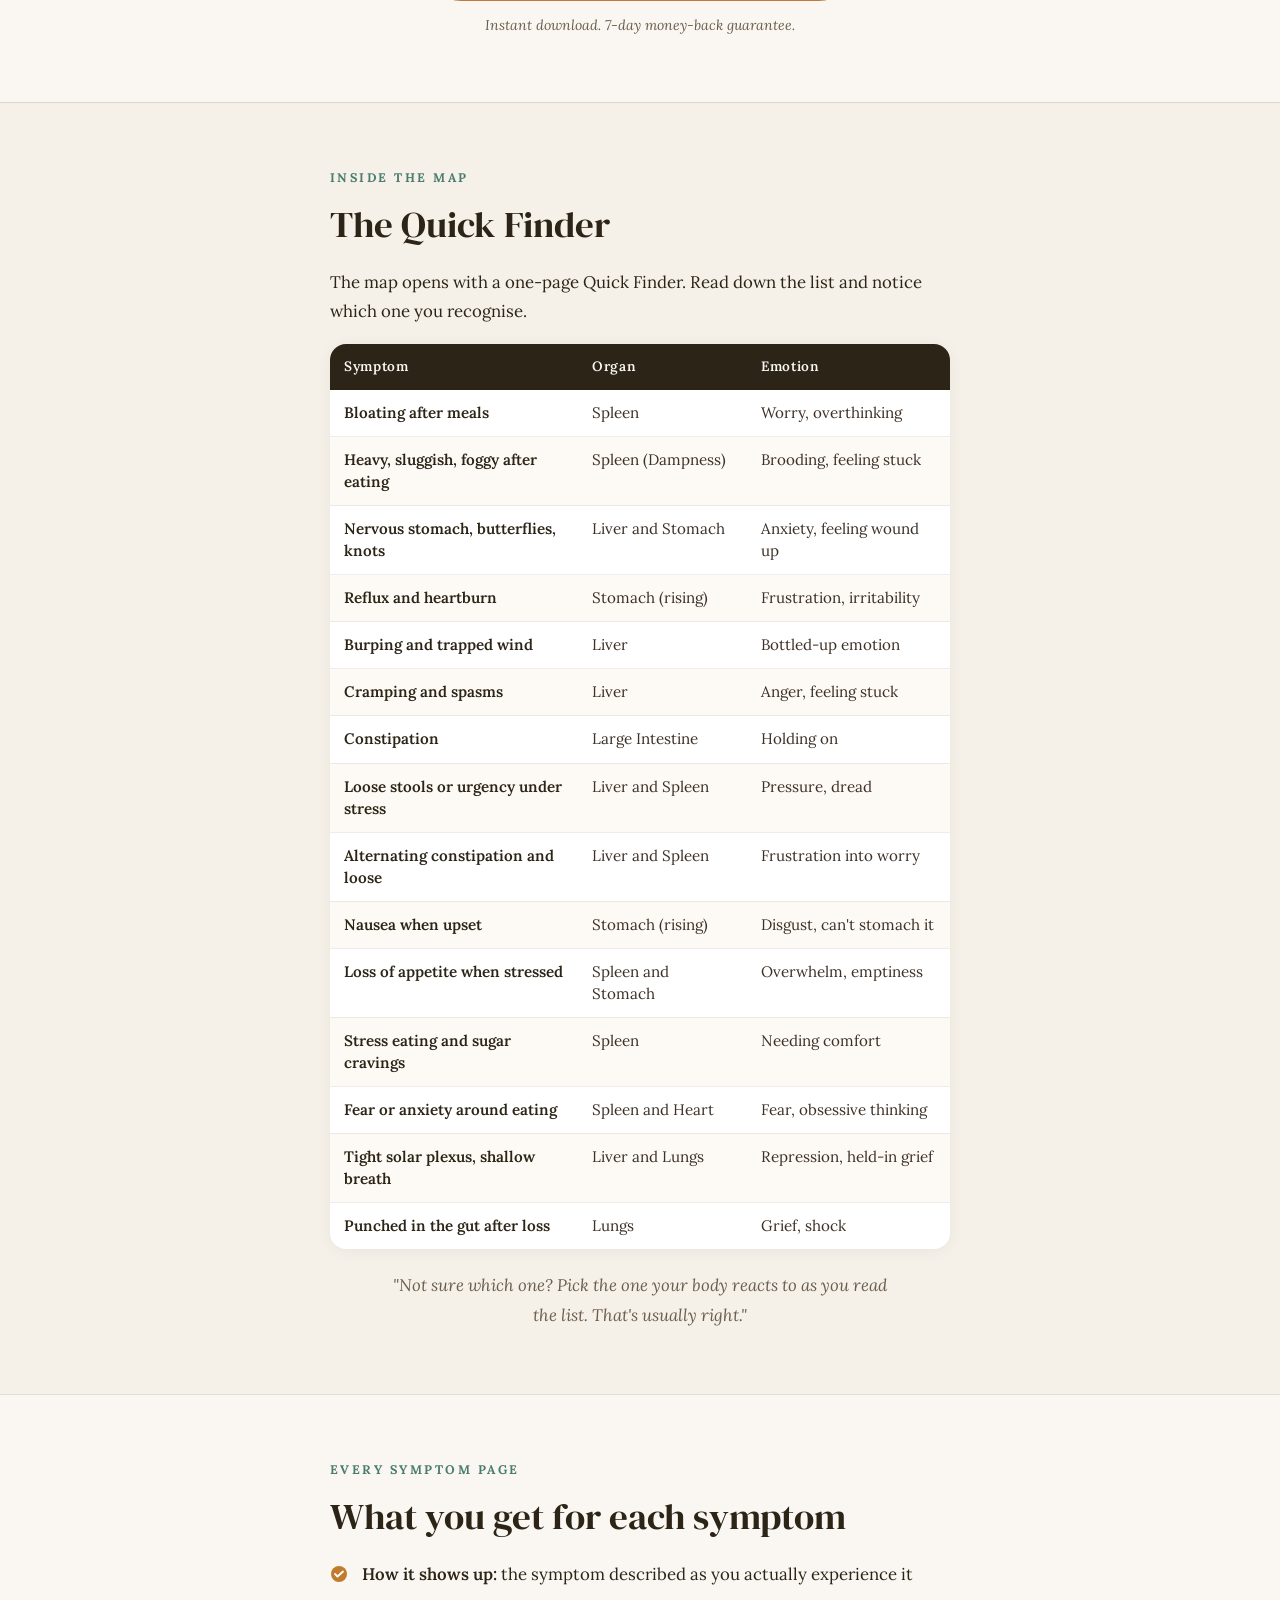
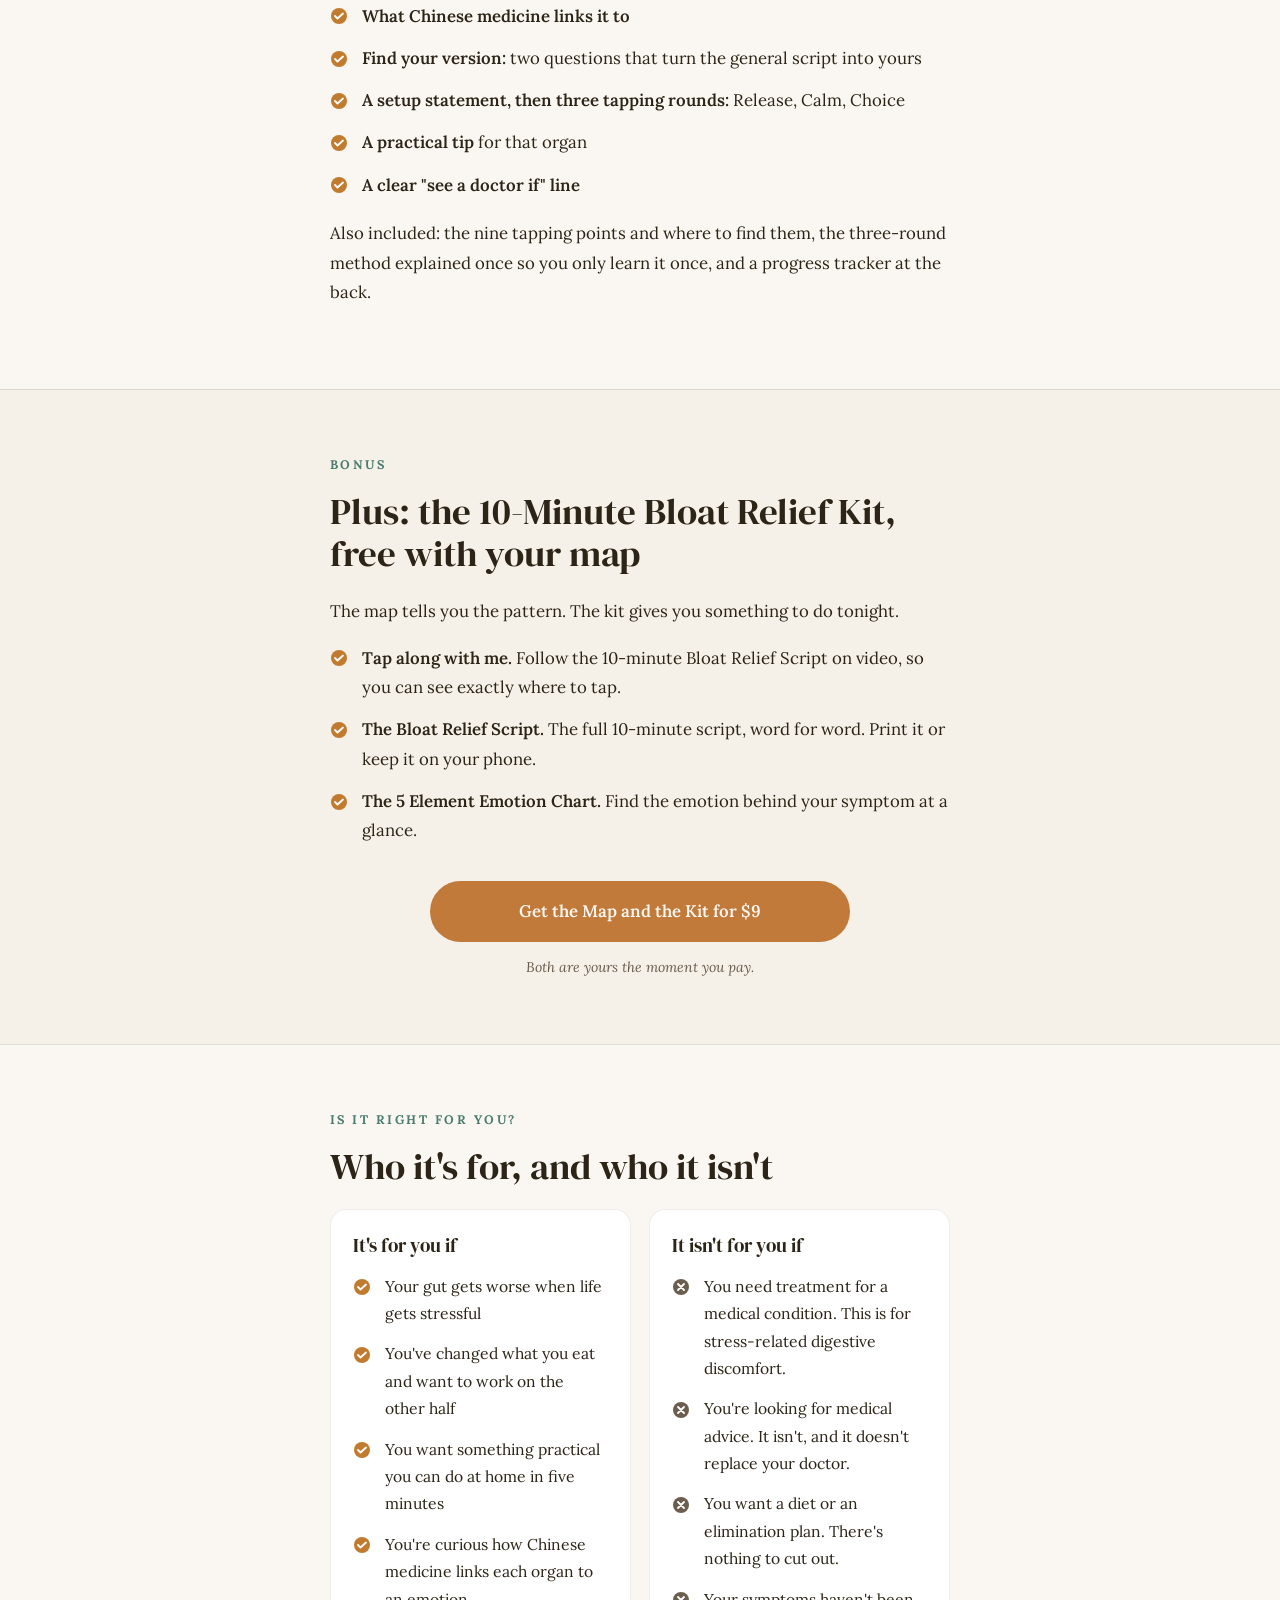
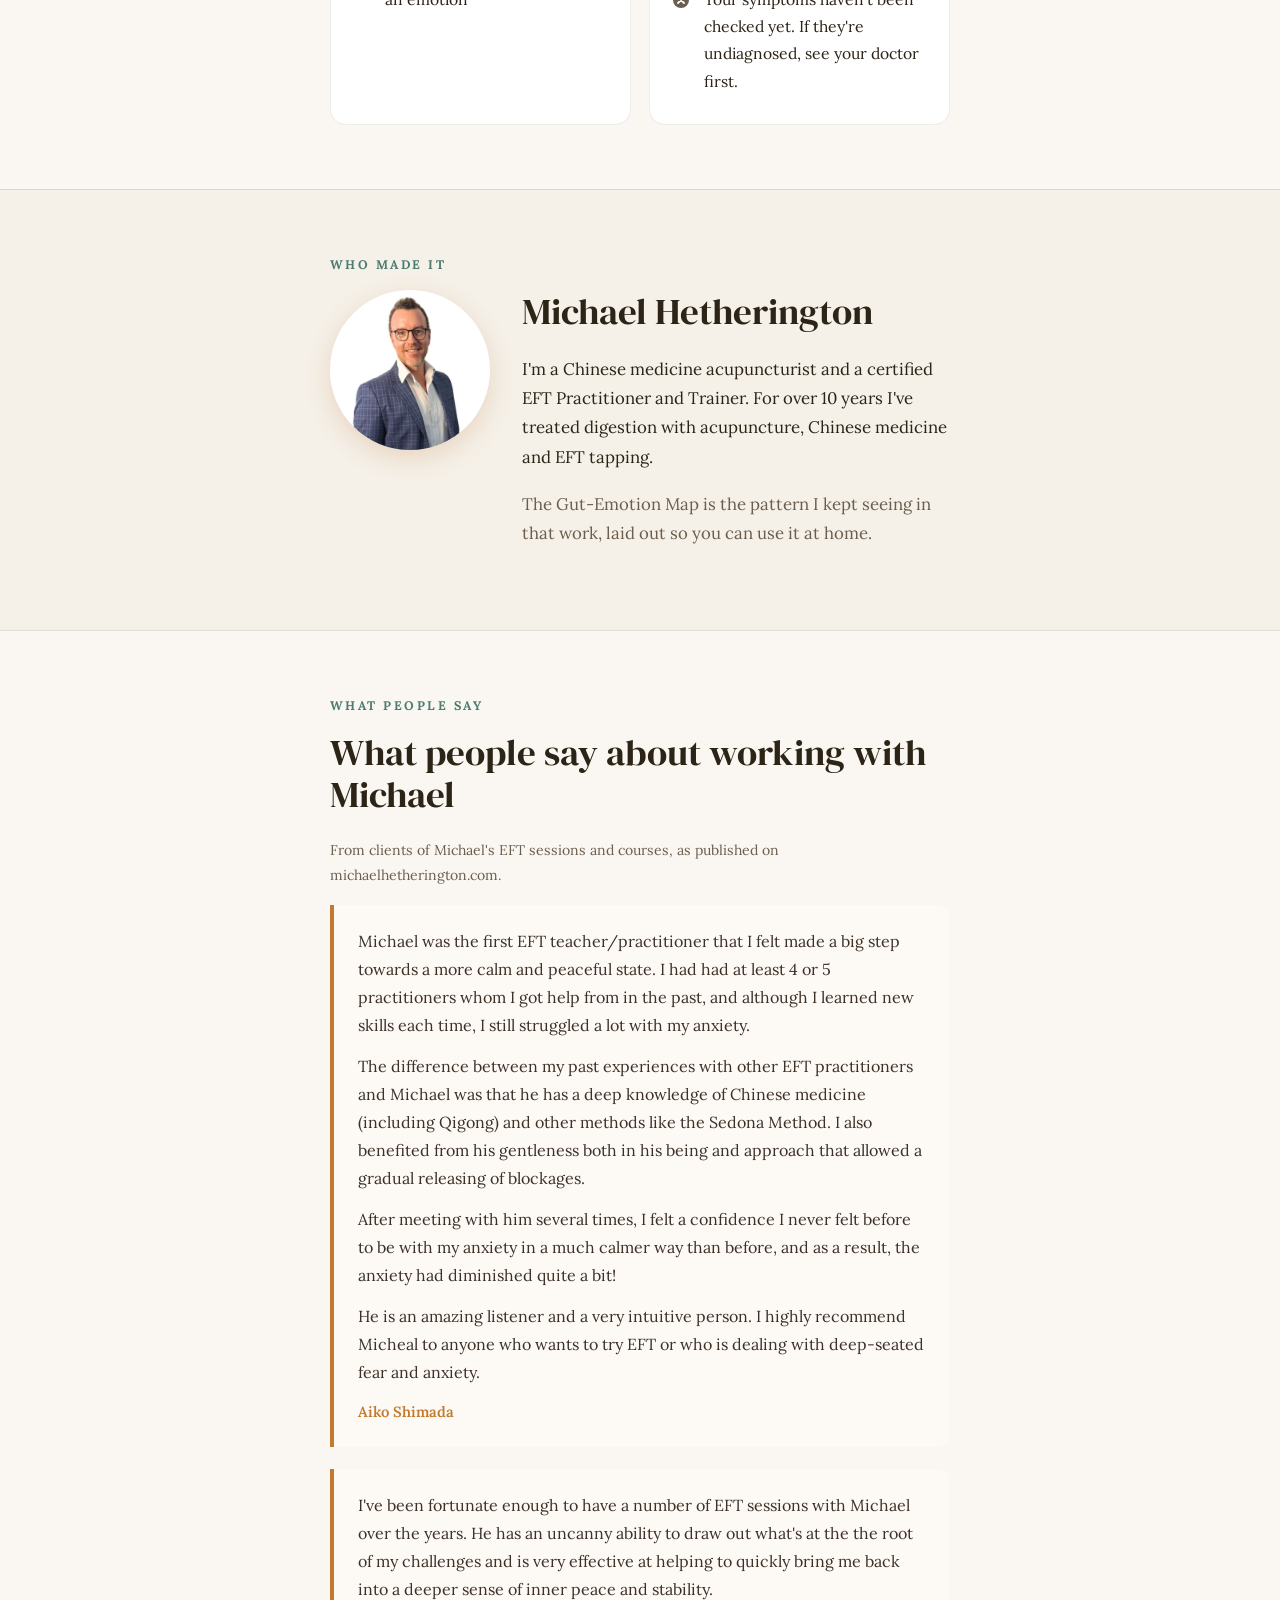
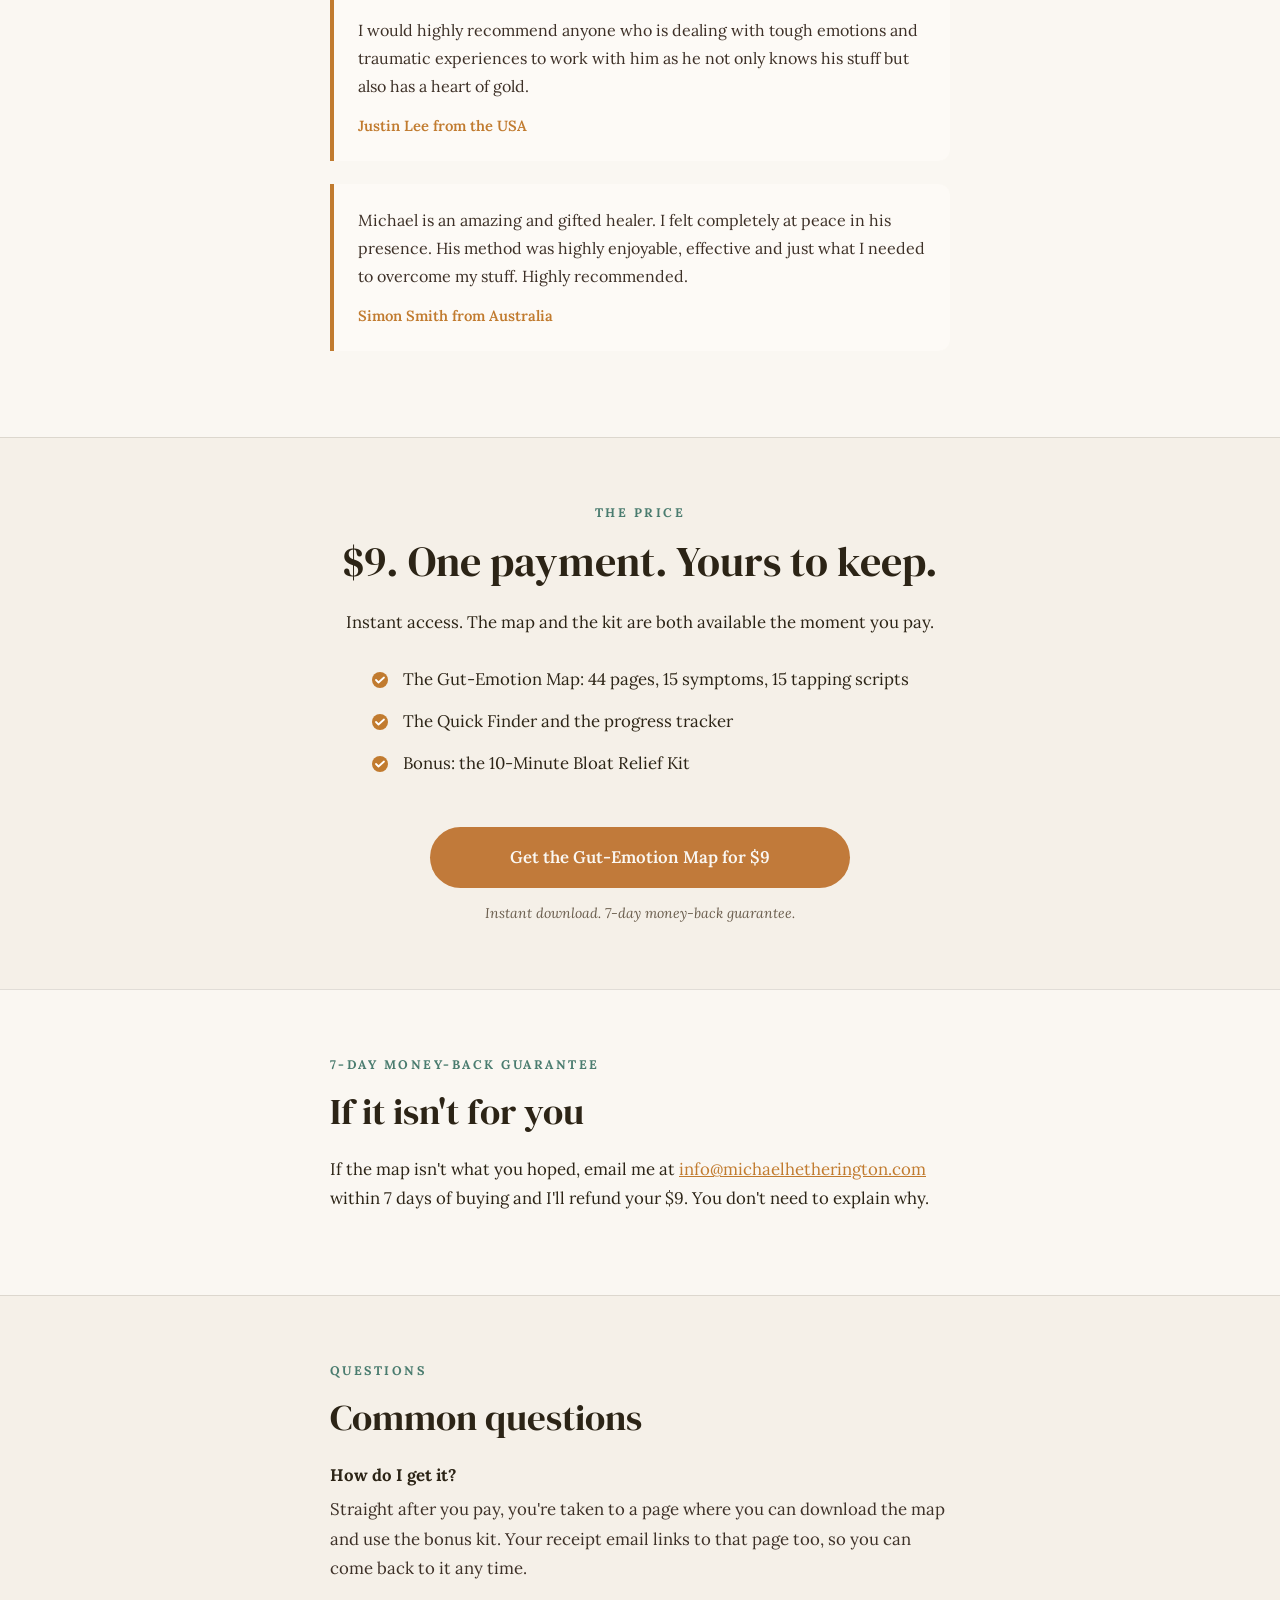
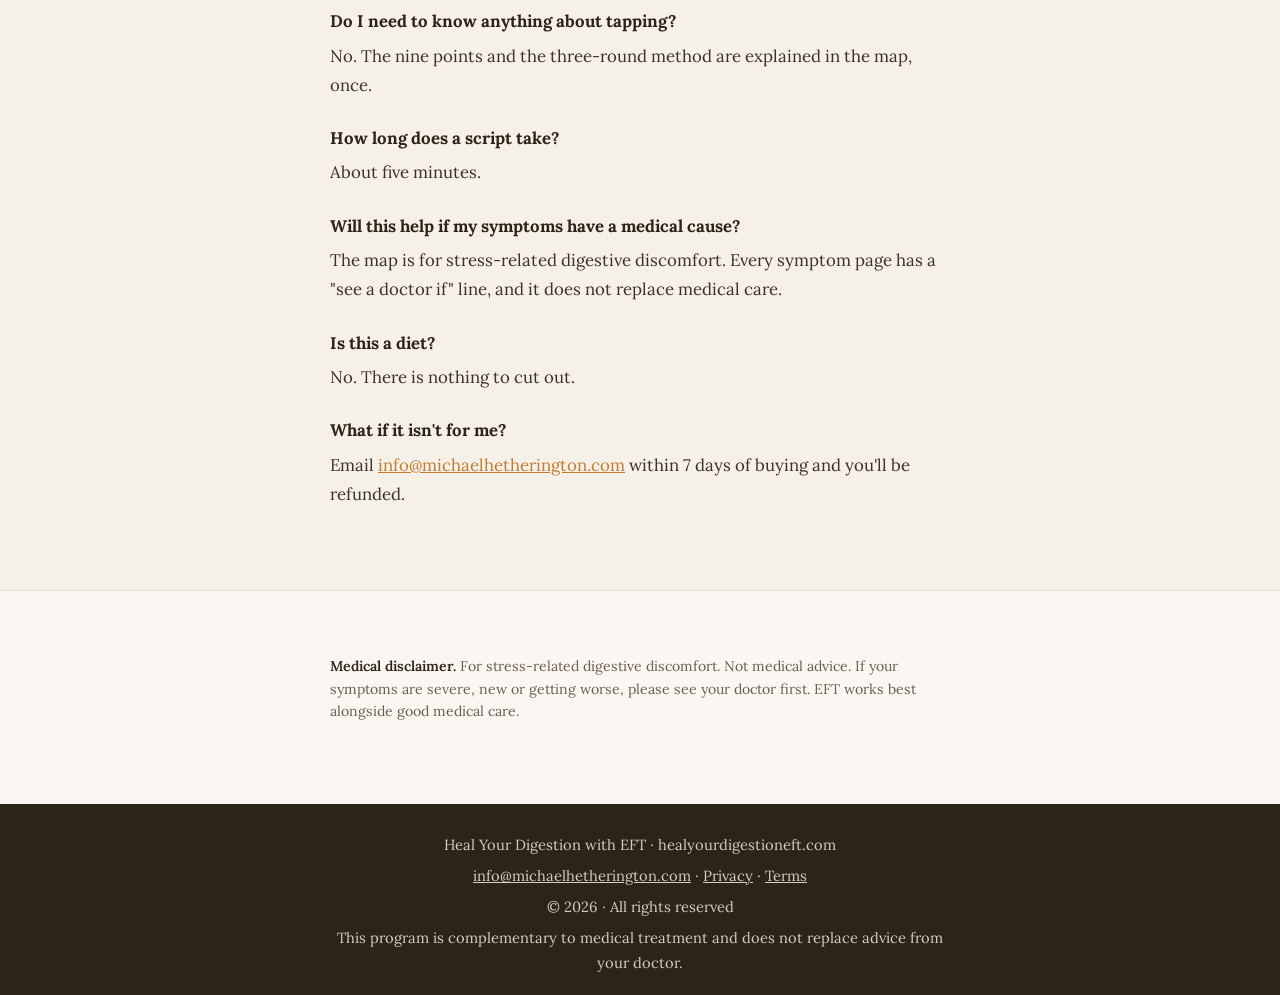
==== commit 35d8a70b: "Set 7-day Map refund, add the Map to the terms, update experience to over 10 years Co-Authored-By: C" ====
--- a/gut-emotion-map.html
+++ b/gut-emotion-map.html
@@ -559,7 +559,7 @@
         <p>Maybe you had tests, and they came back normal. Nothing was found. That's a relief, and also no help at all, because the bloating, the knots and the heaviness are still there.</p>
         <p>And you may have noticed something the food diary can't explain. In a hard week, your gut flares. On holiday, it settles. Same diet. Different gut.</p>
         <p>At some point someone told you to manage your stress. Nobody showed you how.</p>
-        <p>After fifteen years treating digestion, one pattern has come up more than any other.</p>
+        <p>After over 10 years treating digestion, one pattern has come up more than any other.</p>
         <p class="pull">The gut holds what we don't say.</p>
       </div>
     </section>
@@ -618,7 +618,7 @@
 
         <div class="cta">
           <a class="button" data-checkout href="#price">Get the Gut-Emotion Map for $9</a>
-          <span class="cta-note">Instant download. If it isn't for you, I'll refund you.</span>
+          <span class="cta-note">Instant download. 7-day money-back guarantee.</span>
         </div>
       </div>
     </section>
@@ -730,7 +730,7 @@
           </picture>
           <div>
             <h2>Michael Hetherington</h2>
-            <p>I'm a Chinese medicine acupuncturist and a certified EFT Practitioner and Trainer. For fifteen years I've treated digestion with acupuncture, Chinese medicine and EFT tapping.</p>
+            <p>I'm a Chinese medicine acupuncturist and a certified EFT Practitioner and Trainer. For over 10 years I've treated digestion with acupuncture, Chinese medicine and EFT tapping.</p>
             <p class="muted">The Gut-Emotion Map is the pattern I kept seeing in that work, laid out so you can use it at home.</p>
           </div>
         </div>
@@ -779,7 +779,7 @@
 
         <div class="cta" style="margin-top:1rem;">
           <a class="button" data-checkout href="#price">Get the Gut-Emotion Map for $9</a>
-          <span class="cta-note">Instant download. If it isn't for you, I'll refund you.</span>
+          <span class="cta-note">Instant download. 7-day money-back guarantee.</span>
         </div>
       </div>
     </section>
@@ -787,9 +787,9 @@
     <!-- 14. REFUND -->
     <section class="block">
       <div class="measure">
-        <span class="section-label">Refunds</span>
+        <span class="section-label">7-day money-back guarantee</span>
         <h2>If it isn't for you</h2>
-        <p>If the map isn't what you hoped, email me at <a href="mailto:info@michaelhetherington.com">info@michaelhetherington.com</a> and I'll refund your $9. You don't need to explain why.</p>
+        <p>If the map isn't what you hoped, email me at <a href="mailto:info@michaelhetherington.com">info@michaelhetherington.com</a> within 7 days of buying and I'll refund your $9. You don't need to explain why.</p>
       </div>
     </section>
 
@@ -800,7 +800,7 @@
         <h2>Common questions</h2>
         <dl class="faq">
           <dt>How do I get it?</dt>
-          <dd>Instantly, as a PDF, plus a link to the bonus kit. Both are also sent to your email.</dd>
+          <dd>Straight after you pay, you're taken to a page where you can download the map and use the bonus kit. Your receipt email links to that page too, so you can come back to it any time.</dd>
           <dt>Do I need to know anything about tapping?</dt>
           <dd>No. The nine points and the three-round method are explained in the map, once.</dd>
           <dt>How long does a script take?</dt>
@@ -810,7 +810,7 @@
           <dt>Is this a diet?</dt>
           <dd>No. There is nothing to cut out.</dd>
           <dt>What if it isn't for me?</dt>
-          <dd>Email <a href="mailto:info@michaelhetherington.com">info@michaelhetherington.com</a> and you'll be refunded.</dd>
+          <dd>Email <a href="mailto:info@michaelhetherington.com">info@michaelhetherington.com</a> within 7 days of buying and you'll be refunded.</dd>
         </dl>
       </div>
     </section>
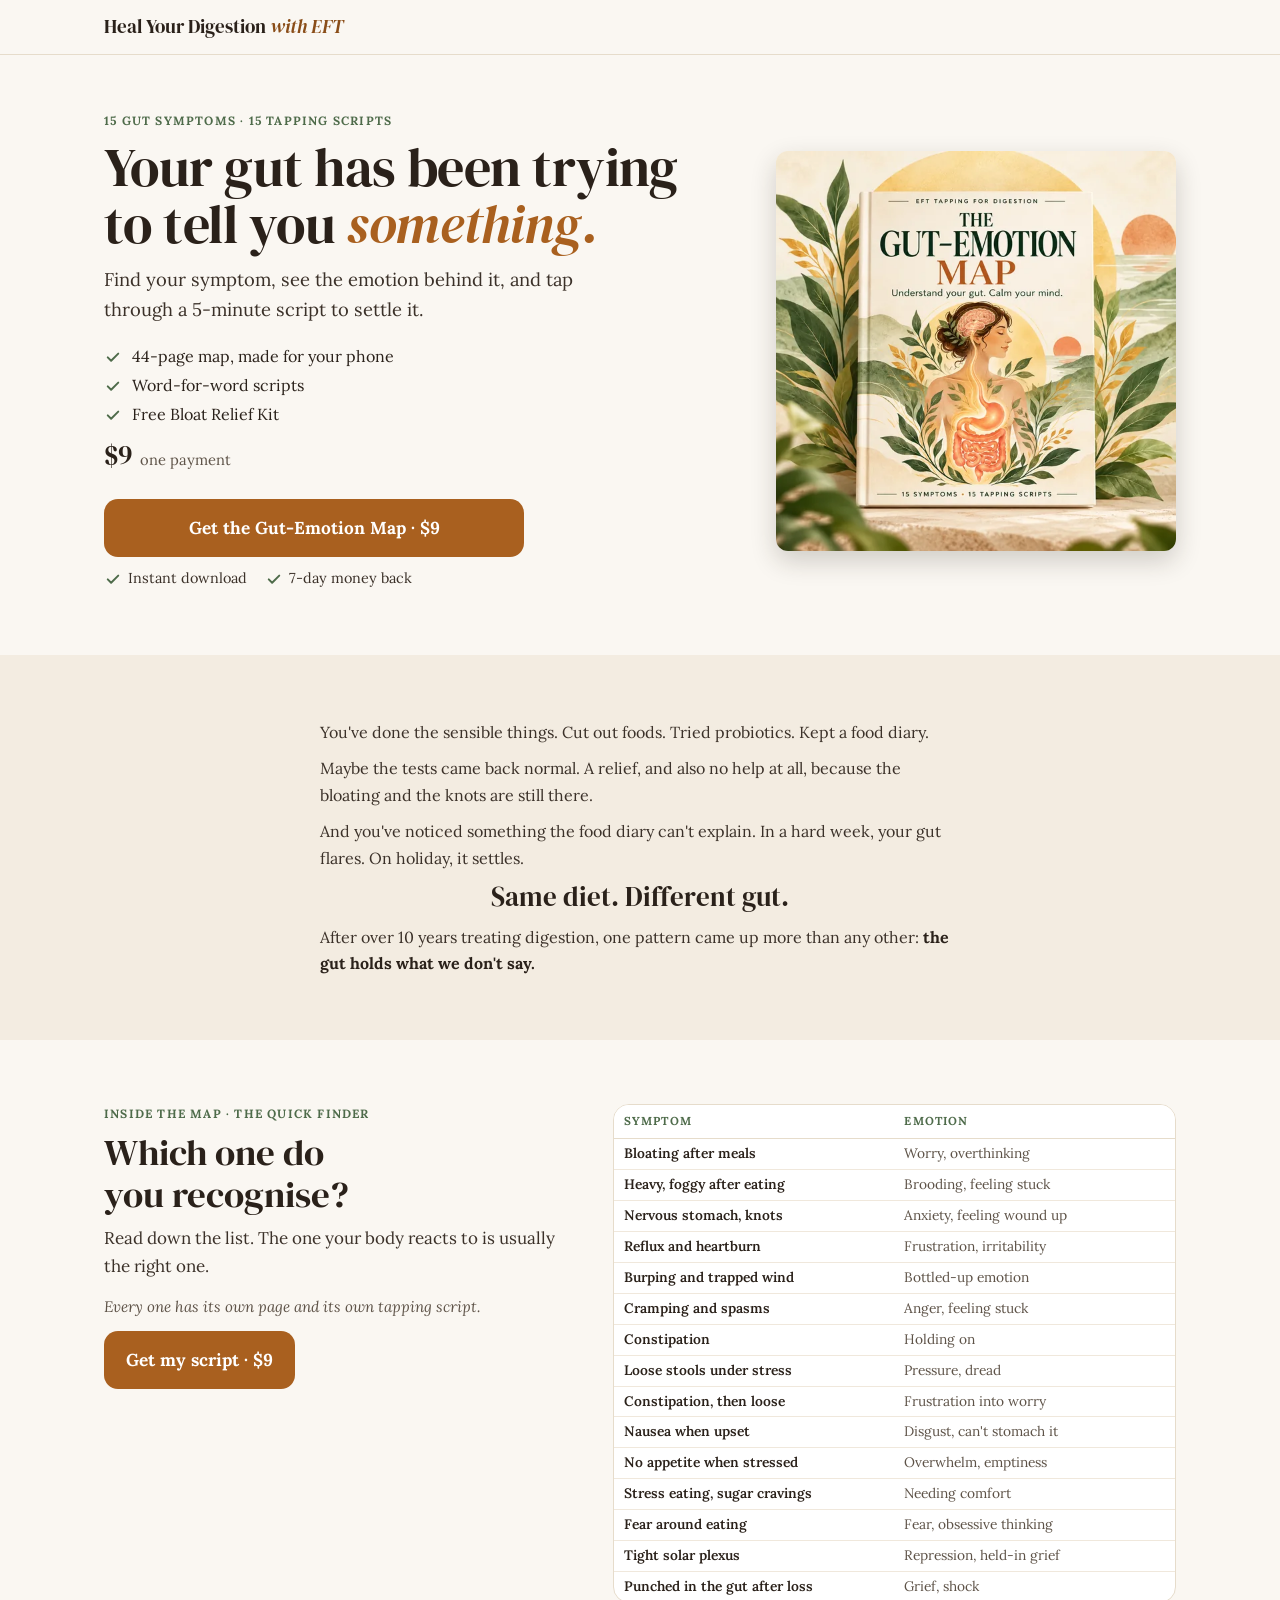
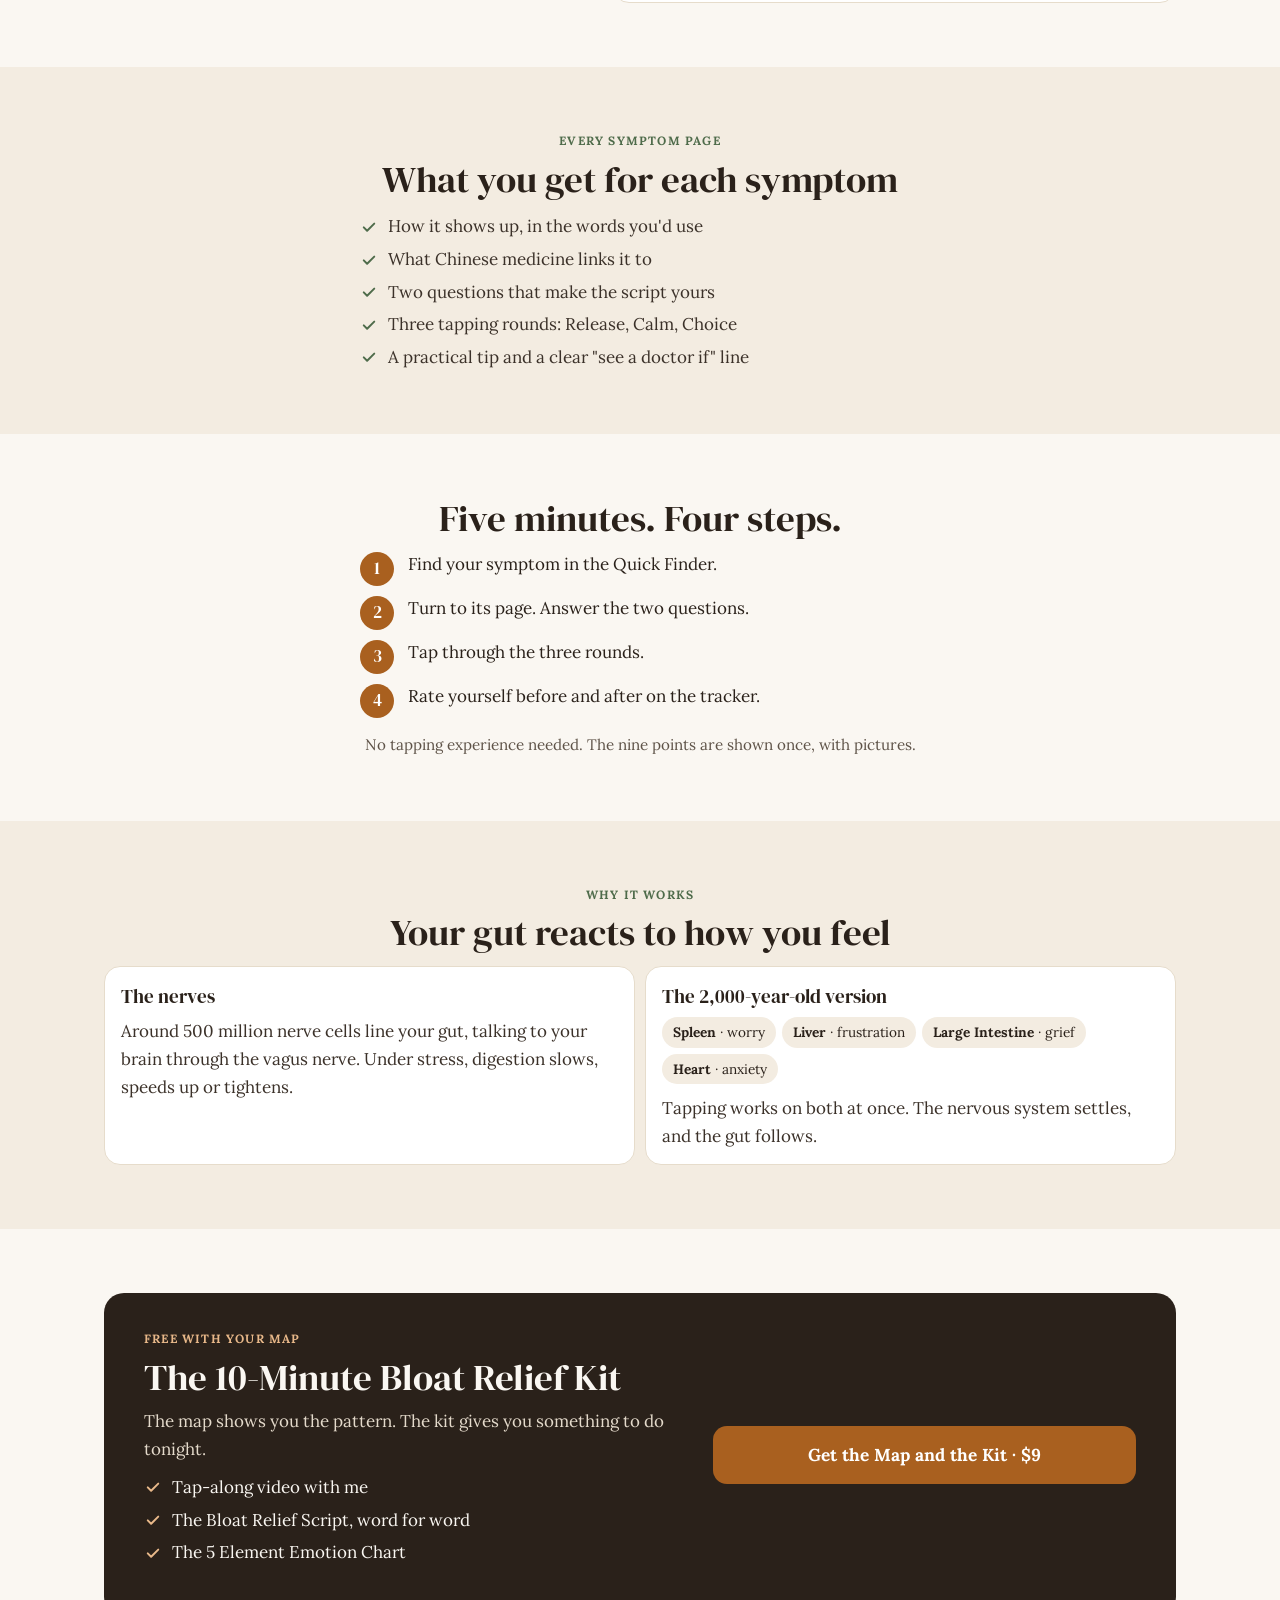
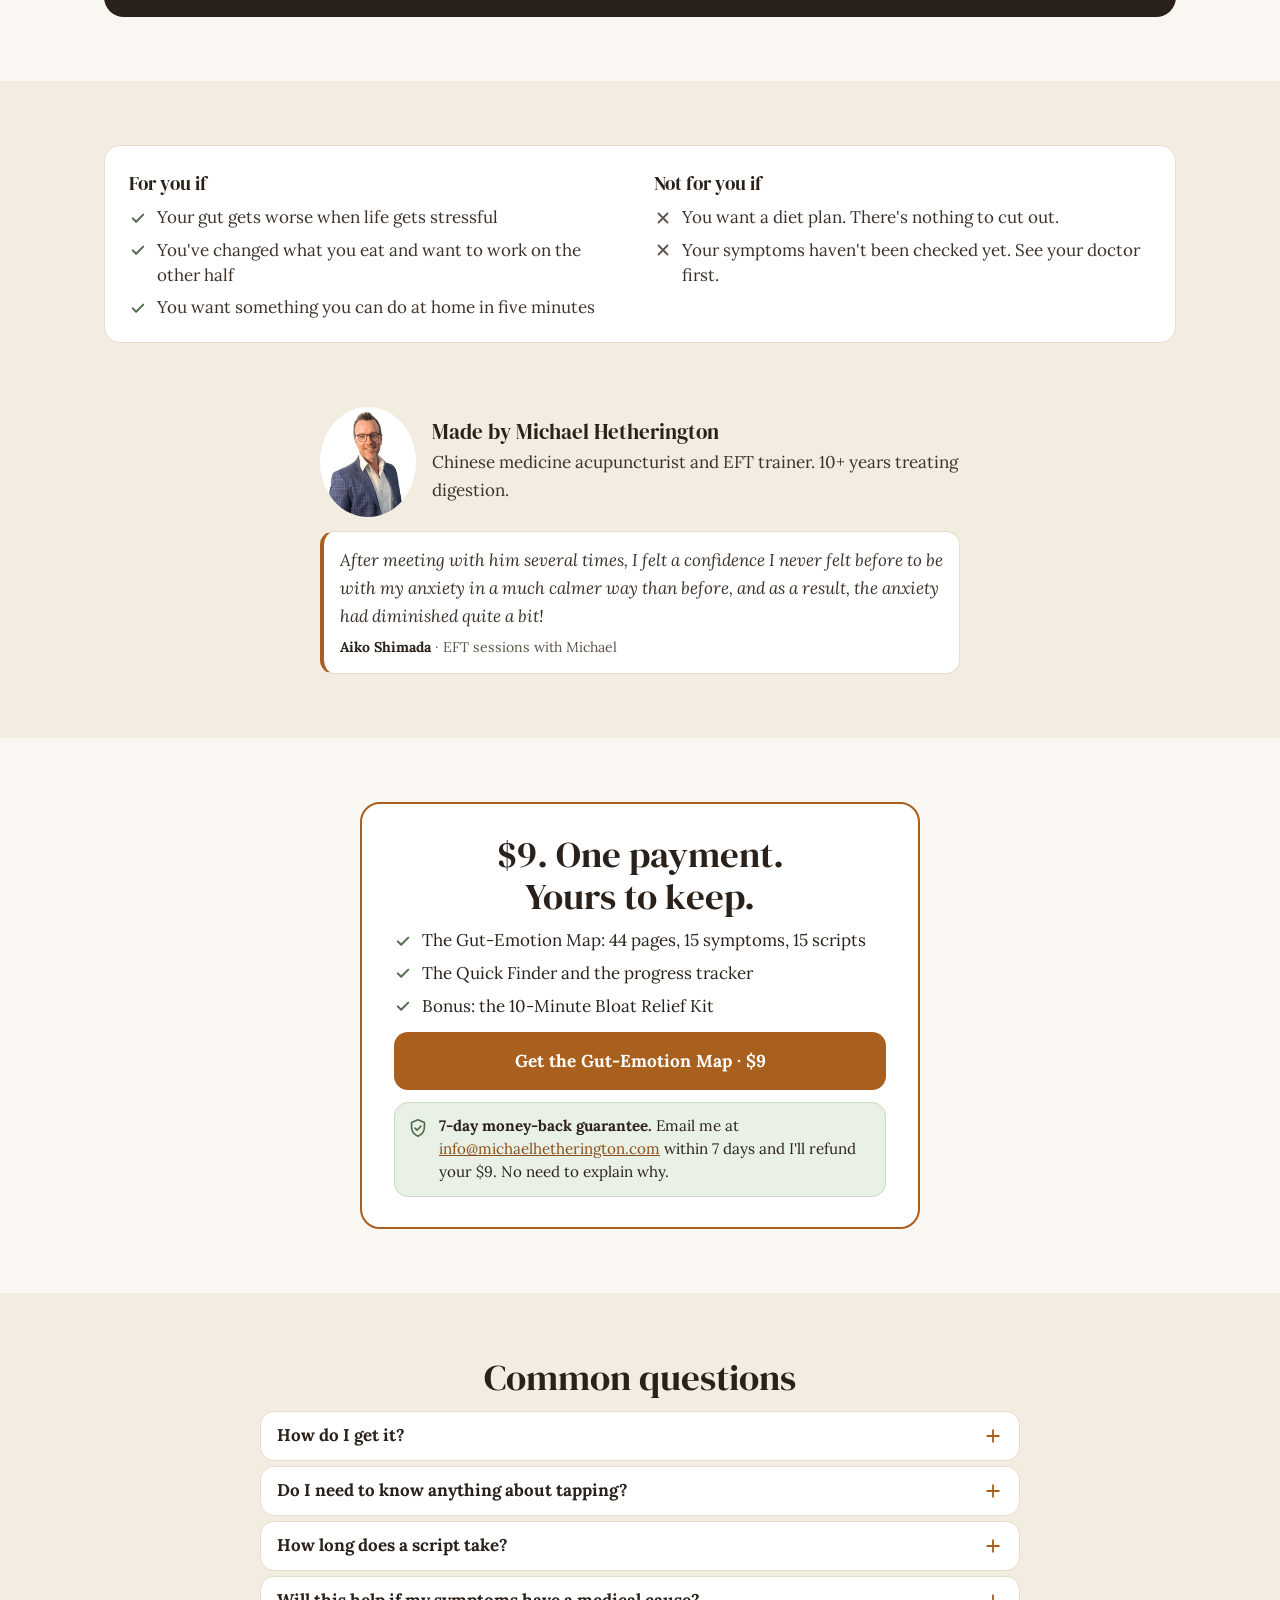
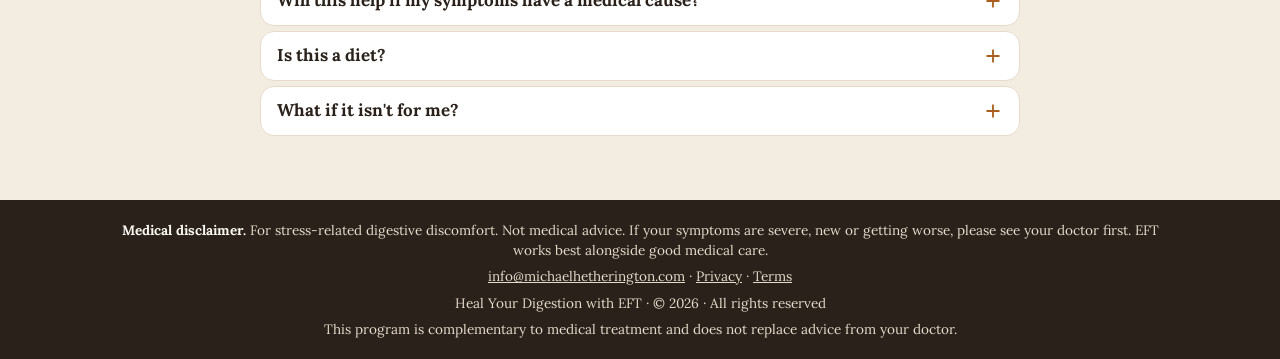
==== commit 368dfa51: "Redesign Gut-Emotion Map sales page for conversions Co-Authored-By: Claude Opus 5.5 <noreply@anthrop" ====
--- a/gut-emotion-map.html
+++ b/gut-emotion-map.html
@@ -15,13 +15,17 @@
         'michaelhetherington.com','www.michaelhetherington.com',
         'healyourselfeft.com','healyourdigestioneft.com',
         'eftpractitionertraining.com',
-        'mindbodymedicineacademy.onlinecoursehost.com'
+        'mindbodymedicineacademy.onlinecoursehost.com',
+        'zylvie.com'
       ] }
     });
     gtag('config', 'AW-1016615342');
+
+    /* Original property, kept so existing reports stay continuous. */
+    gtag('config', 'G-JX9XSHVB25');
   </script>
   <script>
-    window.CHECKOUT_URL = "https://zylvie.com/michaelhetherington/p/gut-emotion-map";
+    window.CHECKOUT_URL = "https://zylvie.com/michaelhetherington/cart/add/78pjRb03?disable_backlinks&empty_cart";
   </script>
 
   <title>The Gut-Emotion Map | 15 Gut Symptoms, 15 Tapping Scripts | $9</title>
@@ -36,827 +40,627 @@
   <link rel="apple-touch-icon" href="assets/favicon.png" />
   <link rel="preconnect" href="https://fonts.googleapis.com" />
   <link rel="preconnect" href="https://fonts.gstatic.com" crossorigin />
-  <link rel="preload" href="https://fonts.googleapis.com/css2?family=Lora:ital,wght@0,400;0,500;0,600;0,700;1,400&family=DM+Serif+Display&display=swap" as="style" onload="this.onload=null;this.rel='stylesheet'" />
-  <noscript><link rel="stylesheet" href="https://fonts.googleapis.com/css2?family=Lora:ital,wght@0,400;0,500;0,600;0,700;1,400&family=DM+Serif+Display&display=swap" /></noscript>
+  <link rel="preload" href="https://fonts.googleapis.com/css2?family=Lora:ital,wght@0,400;0,500;0,600;0,700;1,400&family=DM+Serif+Display:ital@0;1&display=swap" as="style" onload="this.onload=null;this.rel='stylesheet'" />
+  <noscript><link rel="stylesheet" href="https://fonts.googleapis.com/css2?family=Lora:ital,wght@0,400;0,500;0,600;0,700;1,400&family=DM+Serif+Display:ital@0;1&display=swap" /></noscript>
+  <!-- Meta Pixel Code -->
+  <script>
+  !function(f,b,e,v,n,t,s)
+  {if(f.fbq)return;n=f.fbq=function(){n.callMethod?
+  n.callMethod.apply(n,arguments):n.queue.push(arguments)};
+  if(!f._fbq)f._fbq=n;n.push=n;n.loaded=!0;n.version='2.0';
+  n.queue=[];t=b.createElement(e);t.async=!0;
+  t.src=v;s=b.getElementsByTagName(e)[0];
+  s.parentNode.insertBefore(t,s)}(window,document,'script',
+  'https://connect.facebook.net/en_US/fbevents.js');
+  fbq('init', '1017196089549728');
+  fbq('track', 'PageView');
+  </script>
+  <noscript><img height="1" width="1" style="display:none"
+  src="https://www.facebook.com/tr?id=1017196089549728&ev=PageView&noscript=1"
+  /></noscript>
+  <!-- End Meta Pixel Code -->
   <style>
-    *, *::before, *::after {
-      box-sizing: border-box;
-    }
-
     :root {
+      --bg: #FAF7F2;
+      --sand: #F3ECE1;
+      --card: #FFFFFF;
+      --line: #E6DCCB;
+      --dark: #2A211A;
+      --on-dark: #FAF7F2;
+      --on-dark-2: #E4DACB;
+      --hl: #E9B98A;
+      --ink: #2A211A;
+      --body: #3B3129;
+      --muted: #5E5348;
+      --sage: #4E6B4A;
+      --btn: #A9601F;
+      --btn-hover: #8A4D18;
+      /* #A9601F is under 4.5:1 as small text on the light backgrounds, so links use the darker shade. */
+      --link: #8A4D18;
       color-scheme: light;
       font-family: 'Lora', Georgia, serif;
-      color: #2C2416;
-      background: #FAF7F2;
-    }
-
-    html, body {
-      margin: 0;
-      padding: 0;
-      background: #FAF7F2;
-    }
-
-    body {
-      font-size: 1.05rem;
-      line-height: 1.75;
-    }
-
-    img {
-      max-width: 100%;
+      color: var(--body);
+      background: var(--bg);
+    }
+
+    *, *::before, *::after { box-sizing: border-box; }
+    html, body { margin: 0; padding: 0; background: var(--bg); }
+    body { font-size: 16px; line-height: 1.6; color: var(--body); }
+    img { max-width: 100%; display: block; }
+    h1, h2, h3 { font-family: 'DM Serif Display', serif; font-weight: 400; color: var(--ink); margin: 0; }
+    p { margin: 0; }
+    a { color: var(--link); }
+
+    .wrap { max-width: 1120px; margin-left: auto; margin-right: auto; padding-left: 24px; padding-right: 24px; }
+
+    .eyebrow {
       display: block;
-    }
-
-    p {
-      margin: 0 0 1.1rem;
-    }
-
-    strong {
-      font-weight: 600;
-      color: #2C2416;
-    }
-
-    h1, h2, h3 {
-      font-family: 'DM Serif Display', serif;
-      font-weight: 400;
-      color: #2C2416;
-      margin: 0;
-    }
-
-    /* --- Layout: a narrow reading measure --- */
-    .measure {
-      max-width: 660px;
-      margin: 0 auto;
-      padding: 0 20px;
-    }
-
-    .block {
-      padding: 64px 0;
-    }
-
-    .block + .block {
-      border-top: 1px solid rgba(44, 36, 22, 0.12);
-    }
-
-    .block--tint {
-      background: #F5F0E8;
-    }
-
-    .section-label {
-      display: block;
+      font-size: 0.75rem;
+      font-weight: 700;
+      letter-spacing: 0.1em;
       text-transform: uppercase;
-      letter-spacing: 0.2em;
-      color: #4A7C6F;
-      font-size: 0.78rem;
-      font-weight: 700;
-      margin-bottom: 14px;
-    }
-
-    .block h2 {
-      font-size: clamp(1.75rem, 5vw, 2.3rem);
-      line-height: 1.15;
-      margin-bottom: 1.4rem;
-    }
-
-    .block h3 {
-      font-size: 1.3rem;
-      line-height: 1.25;
-      margin: 2.2rem 0 0.8rem;
-    }
-
-    .muted {
-      color: #6B5E4E;
-    }
-
-    /* --- Hero --- */
-    .hero {
-      text-align: center;
-      padding: 56px 0 64px;
-    }
-
-    .hero h1 {
-      font-size: clamp(2.3rem, 8vw, 3.6rem);
-      line-height: 1.05;
-      letter-spacing: -0.02em;
-      margin-bottom: 1.3rem;
-    }
-
-    .hero-sub {
-      font-size: 1.15rem;
-      color: #3D3027;
-      max-width: 540px;
-      margin: 0 auto 2rem;
-    }
-
-    .hero-sub strong {
-      color: #C17B2F;
-      font-weight: 700;
-    }
-
-    .product-shot {
-      width: 280px;
-      margin: 0 auto;
-    }
-
-    .product-shot img {
-      width: 100%;
-      height: auto;
-      border-radius: 8px;
-      box-shadow: 0 10px 30px rgba(44, 36, 22, 0.18);
-    }
-
-    /* --- Pull line --- */
-    .pull {
-      font-family: 'DM Serif Display', serif;
-      font-size: 1.5rem;
-      line-height: 1.3;
-      color: #C17B2F;
-      margin: 1.6rem 0 0;
-    }
-
-    /* --- Elements (Chinese medicine) --- */
-    .elements {
-      list-style: none;
-      padding: 0;
-      margin: 1.2rem 0 0;
-      display: grid;
-      gap: 14px;
-    }
-
-    .elements li {
-      background: #fff;
-      border: 1px solid rgba(44, 36, 22, 0.08);
-      border-radius: 16px;
-      padding: 1.1rem 1.3rem;
-    }
-
-    .elements .organ {
-      display: block;
-      font-weight: 700;
-      color: #2C2416;
-    }
-
-    .elements .element {
-      font-style: italic;
-      color: #4A7C6F;
-      font-weight: 400;
-    }
-
-    .elements p {
-      margin: 0.3rem 0 0;
-      color: #3D3027;
-      font-size: 1rem;
-    }
-
-    .bridge {
-      margin-top: 2rem;
-      padding: 1.4rem 1.5rem;
-      background: #FBF4EA;
-      border-left: 4px solid #C17B2F;
-      border-radius: 0 12px 12px 0;
-    }
-
-    .bridge p:last-child {
-      margin-bottom: 0;
-    }
-
-    /* --- Steps --- */
-    .steps {
-      list-style: none;
-      counter-reset: step;
-      padding: 0;
-      margin: 0;
-    }
-
-    .steps li {
-      counter-increment: step;
-      position: relative;
-      padding-left: 3rem;
-      margin-bottom: 1.1rem;
-    }
-
-    .steps li::before {
-      content: counter(step);
-      position: absolute;
-      left: 0;
-      top: 0.1rem;
-      width: 2rem;
-      height: 2rem;
-      border-radius: 50%;
-      background: #C17B2F;
-      color: #FAF7F2;
-      font-weight: 700;
-      font-size: 0.95rem;
-      line-height: 2rem;
-      text-align: center;
-    }
-
-    /* --- Checklists --- */
-    .ticks {
-      list-style: none;
-      padding: 0;
-      margin: 0 0 1.2rem;
-    }
-
-    .ticks li {
-      position: relative;
-      padding-left: 2rem;
-      margin-bottom: 0.8rem;
-    }
-
-    .ticks li::before {
-      content: '';
-      position: absolute;
-      left: 0;
-      top: 0.35rem;
-      width: 18px;
-      height: 18px;
-      background: url("data:image/svg+xml,%3Csvg xmlns='http://www.w3.org/2000/svg' viewBox='0 0 18 18'%3E%3Ccircle cx='9' cy='9' r='8' fill='%23C17B2F'/%3E%3Cpath d='M5 9L7.5 11.5L13 6.5' stroke='%23fff' stroke-width='1.8' fill='none' stroke-linecap='round' stroke-linejoin='round'/%3E%3C/svg%3E") no-repeat;
-    }
-
-    .crosses li::before {
-      background: url("data:image/svg+xml,%3Csvg xmlns='http://www.w3.org/2000/svg' viewBox='0 0 18 18'%3E%3Ccircle cx='9' cy='9' r='8' fill='%236B5E4E'/%3E%3Cpath d='M6 6L12 12M12 6L6 12' stroke='%23fff' stroke-width='1.8' stroke-linecap='round'/%3E%3C/svg%3E") no-repeat;
-    }
-
-    /* --- Quick Finder table --- */
-    .finder {
-      width: 100%;
-      border-collapse: collapse;
-      background: #fff;
-      border-radius: 16px;
-      overflow: hidden;
-      box-shadow: 0 2px 16px rgba(0, 0, 0, 0.05);
-      font-size: 0.95rem;
-      line-height: 1.45;
-    }
-
-    .finder th {
-      background: #2C2416;
-      color: #FAF7F2;
-      font-weight: 600;
-      text-align: left;
-      padding: 0.8rem 0.9rem;
-      font-size: 0.85rem;
-      letter-spacing: 0.04em;
-    }
-
-    .finder td {
-      padding: 0.75rem 0.9rem;
-      border-top: 1px solid rgba(44, 36, 22, 0.08);
-      vertical-align: top;
-      color: #3D3027;
-    }
-
-    .finder tbody tr:nth-child(even) td {
-      background: #FDFAF6;
-    }
-
-    .finder td:first-child {
-      font-weight: 600;
-      color: #2C2416;
-      width: 40%;
-    }
-
-    .finder-note {
-      font-style: italic;
-      color: #6B5E4E;
-      text-align: center;
-      margin: 1.4rem auto 0;
-      max-width: 520px;
-    }
-
-    /* --- Who it's for --- */
-    .fit {
-      display: grid;
-      gap: 18px;
-    }
-
-    .fit-col {
-      background: #fff;
-      border: 1px solid rgba(44, 36, 22, 0.08);
-      border-radius: 16px;
-      padding: 1.4rem 1.4rem 0.6rem;
-    }
-
-    .fit-col h3 {
-      margin: 0 0 1rem;
-      font-size: 1.2rem;
-    }
-
-    .fit-col .ticks li {
-      font-size: 0.98rem;
-    }
-
-    /* --- About --- */
-    .about {
-      display: grid;
-      gap: 24px;
-      align-items: start;
-    }
-
-    .about-photo {
-      width: 160px;
-      height: 160px;
-      border-radius: 50%;
-      object-fit: cover;
-      object-position: top center;
-      box-shadow: 0 8px 24px rgba(193, 122, 58, 0.22);
-    }
-
-    /* --- Testimonials --- */
-    .quote {
-      margin: 0 0 1.4rem;
-      background: #FDFAF6;
-      border-left: 4px solid #C17B2F;
-      border-radius: 0 12px 12px 0;
-      padding: 1.4rem 1.5rem;
-    }
-
-    .quote p {
-      color: #3D3027;
-      font-size: 1rem;
-      margin-bottom: 0.8rem;
-    }
-
-    .quote cite {
-      display: block;
-      font-style: normal;
-      font-weight: 600;
-      color: #C17B2F;
-      font-size: 0.92rem;
-    }
-
-    .source-note {
-      font-size: 0.88rem;
-      color: #6B5E4E;
-    }
-
-    /* --- Price --- */
-    .price-block {
-      text-align: center;
-    }
-
-    .price-block h2 {
-      font-size: clamp(2rem, 6vw, 2.6rem);
-    }
-
-    /* --- CTA --- */
-    .cta {
-      text-align: center;
-      margin-top: 2.2rem;
-    }
-
-    .button {
-      display: inline-flex;
+      color: var(--sage);
+      margin-bottom: 8px;
+    }
+
+    .section { padding: 24px 0; }
+    .section--sand { background: var(--sand); }
+    .section h2 { font-size: clamp(1.45rem, 6vw, 2.3rem); line-height: 1.14; margin-bottom: 8px; text-wrap: balance; }
+    .center { text-align: center; }
+    .center h2, .center .eyebrow { margin-left: auto; margin-right: auto; }
+    .center h2 { max-width: 760px; }
+    .lead { max-width: 640px; }
+    .center .lead { margin-left: auto; margin-right: auto; }
+
+    /* --- Buttons --- */
+    .btn {
+      display: flex;
       align-items: center;
       justify-content: center;
       width: 100%;
-      max-width: 420px;
-      min-height: 56px;
-      padding: 16px 26px;
-      border-radius: 999px;
-      background: #C17A3A;
-      color: #FAF7F2;
+      min-height: 58px;
+      padding: 12px 22px;
+      background: var(--btn);
+      color: #FFFFFF;
       font-family: inherit;
+      font-size: 1.08rem;
+      font-weight: 700;
+      text-align: center;
+      text-decoration: none;
+      border-radius: 14px;
+      transition: background 0.2s ease;
+    }
+    .btn:hover { background: var(--btn-hover); }
+
+    .ticks { list-style: none; margin: 0; padding: 0; display: grid; gap: 8px; }
+    .ticks li { display: flex; gap: 10px; align-items: flex-start; line-height: 1.45; }
+    .ticks svg { flex-shrink: 0; margin-top: 0.2em; }
+    .mini-ticks { display: flex; flex-wrap: wrap; justify-content: center; gap: 4px 18px; margin-top: 10px; font-size: 0.9rem; color: var(--body); }
+    .mini-ticks span { display: inline-flex; align-items: center; gap: 6px; }
+
+    /* --- Header --- */
+    .site-header { border-bottom: 1px solid var(--line); }
+    .header-row { display: flex; align-items: center; min-height: 54px; }
+    .wordmark { font-family: 'DM Serif Display', serif; font-size: 1.2rem; color: var(--ink); text-decoration: none; }
+    .wordmark em { color: var(--link); }
+
+    /* --- Hero: one cover image, placed beside the ticks on phones and as a large column on desktop --- */
+    .hero { padding: 22px 0 30px; }
+    .hero-grid {
+      display: grid;
+      grid-template-columns: 118px 1fr;
+      grid-template-areas: "intro intro" "cover facts" "cta cta";
+      gap: 16px 16px;
+      align-items: center;
+    }
+    .hero-intro { grid-area: intro; }
+    .hero h1 { font-size: clamp(2rem, 8.6vw, 3.4rem); line-height: 1.06; letter-spacing: -0.01em; margin-bottom: 10px; text-wrap: balance; }
+    .hero h1 em { color: var(--btn); }
+    .hero-sub { font-size: 1.05rem; color: var(--body); max-width: 520px; }
+    .hero-cover { grid-area: cover; }
+    .hero-cover img { width: 100%; height: auto; border-radius: 8px; box-shadow: 0 10px 26px rgba(42, 33, 26, 0.2); }
+    .hero-facts { grid-area: facts; }
+    .hero-facts .ticks { gap: 6px; font-size: 0.92rem; color: var(--ink); }
+    .hero-price { margin-top: 8px; font-size: 0.92rem; color: var(--muted); }
+    .hero-price strong { font-family: 'DM Serif Display', serif; font-weight: 400; font-size: 1.7rem; color: var(--ink); margin-right: 4px; }
+    .hero-cta { grid-area: cta; }
+
+    /* --- Story --- */
+    .story { max-width: 640px; margin: 0 auto; display: grid; gap: 10px; font-size: 1rem; }
+    .story .big { font-family: 'DM Serif Display', serif; font-size: 1.7rem; line-height: 1.2; color: var(--ink); text-align: center; }
+    .story strong { color: var(--ink); }
+
+    /* --- Quick Finder --- */
+    .finder-grid { display: grid; gap: 12px; grid-template-areas: "head" "table" "cta"; }
+    .finder-head { grid-area: head; }
+    .finder-card { grid-area: table; }
+    @media (max-width: 767px) { .finder-card { margin: 0 -8px; } }
+    .finder-cta { grid-area: cta; }
+    .finder-card { background: var(--card); border: 1px solid var(--line); border-radius: 16px; overflow: hidden; }
+    .finder { width: 100%; border-collapse: collapse; font-size: 0.86rem; line-height: 1.3; }
+    .finder th { text-align: left; padding: 9px 10px; font-size: 0.72rem; font-weight: 700; letter-spacing: 0.1em; text-transform: uppercase; color: var(--sage); background: var(--card); border-bottom: 1px solid var(--line); }
+    .finder td { padding: 6px 10px; border-top: 1px solid #F0E8DC; vertical-align: top; }
+    .finder tbody tr:first-child td { border-top: 0; }
+    .finder td:first-child { width: 50%; font-weight: 600; color: var(--ink); }
+    .finder td:last-child { color: var(--muted); }
+    .finder-note { font-size: 0.95rem; font-style: italic; color: var(--muted); }
+    .finder-cta .btn { margin-top: 12px; }
+
+    /* --- What you get --- */
+    .sample[hidden] { display: none; }
+    .sample img { width: 100%; max-width: 320px; height: auto; margin: 0 auto 18px; border-radius: 18px; box-shadow: 0 14px 34px rgba(42, 33, 26, 0.16); }
+    .get-list { max-width: 560px; margin: 14px auto 0; }
+
+    /* --- How you use it --- */
+    .steps { list-style: none; padding: 0; margin: 12px auto 0; max-width: 560px; display: grid; gap: 10px; counter-reset: step; }
+    .steps li { counter-increment: step; display: flex; gap: 14px; align-items: flex-start; line-height: 1.45; color: var(--ink); }
+    .steps li::before {
+      content: counter(step);
+      flex-shrink: 0;
+      width: 34px;
+      height: 34px;
+      border-radius: 50%;
+      background: var(--btn);
+      color: #FFFFFF;
+      font-family: 'DM Serif Display', serif;
       font-size: 1.05rem;
-      font-weight: 600;
-      text-decoration: none;
-      transition: background 0.25s ease, transform 0.25s ease;
-    }
-
-    .button:hover {
-      background: #A36530;
-      transform: translateY(-1px);
-    }
-
-    .cta-note {
-      display: block;
-      margin-top: 0.8rem;
-      font-size: 0.88rem;
-      font-style: italic;
-      color: #6B5E4E;
-    }
+      line-height: 34px;
+      text-align: center;
+    }
+    .steps-note { margin-top: 14px; font-size: 0.95rem; color: var(--muted); }
+
+    /* --- Why it works --- */
+    .why-cards { display: grid; gap: 10px; margin-top: 12px; }
+    .why-card { background: var(--card); border: 1px solid var(--line); border-radius: 16px; padding: 14px 16px; }
+    .why-card h3 { font-size: 1.2rem; margin-bottom: 4px; }
+    .pills { display: flex; flex-wrap: wrap; gap: 6px; margin: 4px 0 10px; }
+    .pill { padding: 4px 11px; border-radius: 99px; background: var(--sand); color: var(--ink); font-size: 0.85rem; }
+    .pill b { font-weight: 700; }
+
+    /* --- Bonus kit (dark card) --- */
+    .kit { background: var(--dark); color: var(--on-dark-2); border-radius: 20px; padding: 20px 18px; }
+    .kit .eyebrow { color: var(--hl); }
+    .kit h2 { color: var(--on-dark); }
+    .kit .ticks { margin: 12px 0 16px; color: var(--on-dark); }
+
+    /* --- For / not for --- */
+    .fit { display: grid; gap: 12px; background: var(--card); border: 1px solid var(--line); border-radius: 16px; padding: 14px 16px; }
+    .fit h3 { font-size: 1.2rem; margin-bottom: 6px; }
+
+    /* --- Who made it --- */
+    .maker { display: flex; gap: 16px; align-items: center; max-width: 640px; margin: 0 auto; }
+    .maker img { flex: 0 0 84px; width: 84px; height: 84px; border-radius: 50%; object-fit: cover; object-position: top center; }
+    .maker h2 { font-size: 1.3rem; margin-bottom: 4px; }
+    .quote { max-width: 640px; margin: 14px auto 0; background: var(--card); border: 1px solid var(--line); border-left: 4px solid var(--btn); border-radius: 14px; padding: 14px 16px; }
+    .quote blockquote { margin: 0; font-style: italic; color: var(--body); }
+    .quote figcaption { margin-top: 6px; font-size: 0.88rem; font-weight: 700; color: var(--ink); }
+    .quote figcaption span { font-weight: 400; color: var(--muted); }
+
+    /* --- Price box --- */
+    .price-box { max-width: 560px; margin: 0 auto; background: var(--card); border: 2px solid var(--btn); border-radius: 20px; padding: 18px 16px; }
+    .price-box h2 { text-align: center; }
+    .price-box .ticks { margin: 10px 0 14px; color: var(--ink); }
+    .guarantee { display: flex; gap: 10px; align-items: flex-start; margin-top: 12px; padding: 12px; background: #E9F0E6; border: 1px solid #CBDCC6; border-radius: 14px; color: var(--ink); font-size: 0.95rem; line-height: 1.5; }
+    .guarantee svg { flex-shrink: 0; color: var(--sage); margin-top: 2px; }
 
     /* --- FAQ --- */
-    .faq dt {
+    .faq { display: grid; gap: 5px; max-width: 760px; margin: 12px auto 0; }
+    .faq details { background: var(--card); border: 1px solid var(--line); border-radius: 14px; }
+    .faq summary {
+      list-style: none;
+      display: flex;
+      justify-content: space-between;
+      align-items: center;
+      gap: 12px;
+      min-height: 48px;
+      padding: 7px 16px;
       font-weight: 700;
-      color: #2C2416;
-      margin-top: 1.5rem;
-    }
-
-    .faq dt:first-child {
-      margin-top: 0;
-    }
-
-    .faq dd {
-      margin: 0.3rem 0 0;
-      color: #3D3027;
-    }
-
-    /* --- Disclaimer --- */
-    .disclaimer {
-      font-size: 0.88rem;
-      color: #6B5E4E;
-      line-height: 1.6;
-    }
+      line-height: 1.35;
+      color: var(--ink);
+      cursor: pointer;
+    }
+    .faq summary::-webkit-details-marker { display: none; }
+    .faq summary svg { flex-shrink: 0; color: var(--btn); transition: transform 0.2s ease; }
+    .faq details[open] summary svg { transform: rotate(45deg); }
+    .faq details p { padding: 0 16px 14px; }
 
     /* --- Footer --- */
-    footer {
-      background: #2C2416;
-      color: #FAF7F2;
-      padding: 28px 0 14px;
-      font-size: 0.92rem;
-      text-align: center;
-      line-height: 1.7;
-    }
-
-    footer p {
-      color: rgba(250, 247, 242, 0.8);
-      margin: 0 0 6px;
-    }
-
-    footer a {
-      color: rgba(250, 247, 242, 0.8);
-    }
-
-    a {
-      color: #C17B2F;
-    }
-
-    /* --- Phones --- */
-    @media (max-width: 480px) {
-      body {
-        font-size: 1rem;
+    footer { background: var(--dark); color: var(--on-dark-2); padding: 20px 0; font-size: 0.85rem; line-height: 1.5; text-align: center; }
+    footer p + p { margin-top: 6px; }
+    footer a { color: var(--on-dark-2); }
+    footer strong { color: var(--on-dark); }
+
+    /* --- Sticky buy bar (phones) --- */
+    .sticky-buy {
+      position: fixed;
+      left: 0;
+      right: 0;
+      bottom: 0;
+      z-index: 50;
+      height: 96px;
+      display: flex;
+      align-items: center;
+      justify-content: space-between;
+      gap: 12px;
+      padding: 0 16px;
+      background: var(--card);
+      border-top: 1px solid var(--line);
+      box-shadow: 0 -6px 20px rgba(42, 33, 26, 0.1);
+      transform: translateY(110%);
+      visibility: hidden;
+      transition: transform 0.25s ease, visibility 0.25s;
+    }
+    .sticky-buy.show { transform: none; visibility: visible; }
+    .sticky-buy strong { display: block; font-family: 'DM Serif Display', serif; font-weight: 400; font-size: 1.12rem; color: var(--ink); }
+    .sticky-buy span { font-size: 0.82rem; color: var(--muted); }
+    .sticky-buy .btn { width: auto; flex-shrink: 0; padding: 12px 26px; }
+
+    @media (max-width: 767px) {
+      body { padding-bottom: 96px; }
+    }
+
+    @media (min-width: 768px) {
+      body { font-size: 17px; line-height: 1.65; }
+      .sticky-buy { display: none; }
+      .section { padding: 64px 0; }
+      .hero { padding: 40px 0 48px; }
+      .hero-grid { grid-template-columns: 170px 1fr; gap: 20px 28px; }
+      .hero-cta { max-width: 420px; }
+      .hero-cta .mini-ticks { justify-content: flex-start; }
+    }
+
+    @media (min-width: 1024px) {
+      .hero { padding: 56px 0 64px; }
+      .hero-grid {
+        grid-template-columns: minmax(0, 1fr) minmax(0, 400px);
+        grid-template-areas: "intro cover" "facts cover" "cta cover";
+        grid-template-rows: auto auto auto;
+        gap: 20px 56px;
+        align-content: center;
       }
-
-      .block {
-        padding: 48px 0;
-      }
-
-      .hero {
-        padding: 40px 0 48px;
-      }
-
-      .product-shot {
-        width: 240px;
-      }
-
-      .measure--wide {
-        padding: 0 12px;
-      }
-
-      .finder {
-        font-size: 0.84rem;
-      }
-
-      .finder th,
-      .finder td {
-        padding: 0.65rem 0.55rem;
-      }
-
-      .finder th {
-        font-size: 0.75rem;
-      }
-    }
-
-    @media (min-width: 640px) {
-      .fit {
-        grid-template-columns: 1fr 1fr;
-      }
-
-      .about {
-        grid-template-columns: 160px 1fr;
-        gap: 32px;
-      }
-
-      .elements {
-        grid-template-columns: 1fr 1fr;
-      }
+      .hero-cover { align-self: center; }
+      .hero-cover img { border-radius: 12px; }
+    }
+
+    @media (min-width: 768px) {
+      .hero-sub { font-size: 1.15rem; }
+      .hero-facts .ticks { font-size: 1rem; }
+      .finder-grid { grid-template-columns: minmax(0, 0.9fr) minmax(0, 1.1fr); grid-template-areas: "head table" "cta table"; grid-template-rows: auto 1fr; gap: 14px 48px; align-content: center; }
+      .finder-head { align-self: end; }
+      .finder-cta { align-self: start; }
+      .finder-cta .btn { width: fit-content; }
+      .why-cards { grid-template-columns: repeat(2, minmax(0, 1fr)); }
+      .kit { padding: 36px 40px; display: grid; grid-template-columns: minmax(0, 1fr) minmax(0, 0.8fr); gap: 0 40px; align-items: center; }
+      .kit .kit-cta { grid-column: 2; grid-row: 1 / span 2; }
+      .fit { grid-template-columns: 1fr 1fr; padding: 22px 24px; gap: 28px; }
+      .maker img { flex-basis: 110px; width: 110px; height: 110px; }
+      .price-box { padding: 30px 32px; }
     }
   </style>
 </head>
 <body>
+
+  <!-- 1. HEADER -->
+  <header class="site-header">
+    <div class="wrap header-row">
+      <span class="wordmark">Heal Your Digestion <em>with EFT</em></span>
+    </div>
+  </header>
+
   <main>
 
-    <!-- 1-3. HERO -->
-    <header class="hero">
-      <div class="measure">
-        <span class="section-label">EFT Tapping for Digestion</span>
-        <h1>Your Gut Has Been Trying to Tell You Something</h1>
-        <p class="hero-sub">15 gut symptoms, the emotion behind each one, and the tapping script to clear it. A 44-page map you use in five minutes, not a book you read. <strong>$9.</strong></p>
-        <div class="product-shot">
+    <!-- 2. HERO WITH THE BUY BUTTON -->
+    <section class="hero" id="top">
+      <div class="wrap hero-grid">
+        <div class="hero-intro">
+          <span class="eyebrow">15 gut symptoms · 15 tapping scripts</span>
+          <h1>Your gut has been trying to tell you <em>something.</em></h1>
+          <p class="hero-sub">Find your symptom, see the emotion behind it, and tap through a 5-minute script to settle it.</p>
+        </div>
+        <div class="hero-cover">
           <picture>
-            <source type="image/webp" srcset="assets/gut-emotion-map-300.webp 300w, assets/gut-emotion-map-600.webp 600w" sizes="(max-width: 480px) 240px, 280px" />
+            <source type="image/webp" srcset="assets/gut-emotion-map-300.webp 300w, assets/gut-emotion-map-600.webp 600w" sizes="(min-width: 1024px) 400px, (min-width: 768px) 170px, 118px" />
             <img src="assets/gut-emotion-map.png" width="600" height="600" alt="The Gut-Emotion Map: 15 symptoms, 15 tapping scripts" fetchpriority="high" decoding="async" />
           </picture>
         </div>
-      </div>
-    </header>
-
-    <!-- 4. THE READER'S EXPERIENCE -->
-    <section class="block">
-      <div class="measure">
-        <p>You've probably done the sensible things. Cut out foods. Tried probiotics. Kept a food diary and looked for the pattern.</p>
-        <p>Maybe you had tests, and they came back normal. Nothing was found. That's a relief, and also no help at all, because the bloating, the knots and the heaviness are still there.</p>
-        <p>And you may have noticed something the food diary can't explain. In a hard week, your gut flares. On holiday, it settles. Same diet. Different gut.</p>
-        <p>At some point someone told you to manage your stress. Nobody showed you how.</p>
-        <p>After over 10 years treating digestion, one pattern has come up more than any other.</p>
-        <p class="pull">The gut holds what we don't say.</p>
-      </div>
-    </section>
-
-    <!-- 5. THE MECHANISM -->
-    <section class="block block--tint">
-      <div class="measure">
-        <span class="section-label">Why it happens</span>
-        <h2>Why your gut reacts to how you feel</h2>
-
-        <h3>The nerves</h3>
-        <p>Your gut has its own nervous system. Around 500 million nerve cells line your digestive tract, in constant conversation with your brain through the vagus nerve.</p>
-        <p>Under stress, your body shifts its resources to fight or flight, and digestion slows, speeds up, tightens or stops. That's why nerves hit the stomach, why grief takes away your appetite, and why a bad day can bloat you even on a good diet.</p>
-
-        <h3>The 2,000-year-old version</h3>
-        <p>Chinese medicine described the same thing in a different language. Each organ system has an emotion that affects it most.</p>
-        <ul class="elements">
-          <li>
-            <span class="organ">Spleen and Stomach <span class="element">· Earth</span></span>
-            <p>They turn food into energy. Their emotion is worry. Overthinking tires them, and food sits instead of moving.</p>
-          </li>
-          <li>
-            <span class="organ">Liver <span class="element">· Wood</span></span>
-            <p>It keeps things flowing. Its emotion is frustration. When it's blocked, it pushes sideways into the gut: knots, cramps, reflux, wind.</p>
-          </li>
-          <li>
-            <span class="organ">Lungs and Large Intestine <span class="element">· Metal</span></span>
-            <p>They govern letting go. Their emotion is grief. When it's heavy, things get stuck.</p>
-          </li>
-          <li>
-            <span class="organ">Heart <span class="element">· Fire</span></span>
-            <p>It holds the racing mind. When it's unsettled, it shows up as anxiety and dread in the belly.</p>
-          </li>
+        <div class="hero-facts">
+          <ul class="ticks">
+            <li><svg width="18" height="18" viewBox="0 0 24 24" fill="none" stroke="#4E6B4A" stroke-width="2.6" stroke-linecap="round" stroke-linejoin="round" aria-hidden="true"><path d="M5 12.5l4.5 4.5L19 7.5"/></svg><span>44-page map, made for your phone</span></li>
+            <li><svg width="18" height="18" viewBox="0 0 24 24" fill="none" stroke="#4E6B4A" stroke-width="2.6" stroke-linecap="round" stroke-linejoin="round" aria-hidden="true"><path d="M5 12.5l4.5 4.5L19 7.5"/></svg><span>Word-for-word scripts</span></li>
+            <li><svg width="18" height="18" viewBox="0 0 24 24" fill="none" stroke="#4E6B4A" stroke-width="2.6" stroke-linecap="round" stroke-linejoin="round" aria-hidden="true"><path d="M5 12.5l4.5 4.5L19 7.5"/></svg><span>Free Bloat Relief Kit</span></li>
+          </ul>
+          <p class="hero-price"><strong>$9</strong> one payment</p>
+        </div>
+        <div class="hero-cta">
+          <a class="btn" id="hero-buy" data-checkout data-location="hero" href="#price">Get the Gut-Emotion Map · $9</a>
+          <p class="mini-ticks"><span><svg width="18" height="18" viewBox="0 0 24 24" fill="none" stroke="#4E6B4A" stroke-width="2.6" stroke-linecap="round" stroke-linejoin="round" aria-hidden="true"><path d="M5 12.5l4.5 4.5L19 7.5"/></svg>Instant download</span><span><svg width="18" height="18" viewBox="0 0 24 24" fill="none" stroke="#4E6B4A" stroke-width="2.6" stroke-linecap="round" stroke-linejoin="round" aria-hidden="true"><path d="M5 12.5l4.5 4.5L19 7.5"/></svg>7-day money back</span></p>
+        </div>
+      </div>
+    </section>
+
+    <!-- 3. THE STORY -->
+    <section class="section section--sand">
+      <div class="wrap">
+        <div class="story">
+          <p>You've done the sensible things. Cut out foods. Tried probiotics. Kept a food diary.</p>
+          <p>Maybe the tests came back normal. A relief, and also no help at all, because the bloating and the knots are still there.</p>
+          <p>And you've noticed something the food diary can't explain. In a hard week, your gut flares. On holiday, it settles.</p>
+          <p class="big">Same diet. Different gut.</p>
+          <p>After over 10 years treating digestion, one pattern came up more than any other: <strong>the gut holds what we don't say.</strong></p>
+        </div>
+      </div>
+    </section>
+
+    <!-- 4. QUICK FINDER -->
+    <section class="section">
+      <div class="wrap finder-grid">
+        <div class="finder-head">
+          <span class="eyebrow">Inside the map · the Quick Finder</span>
+          <h2>Which one do you recognise?</h2>
+          <p class="lead">Read down the list. The one your body reacts to is usually the right one.</p>
+        </div>
+        <div class="finder-card">
+          <table class="finder">
+            <thead><tr><th scope="col">Symptom</th><th scope="col">Emotion</th></tr></thead>
+            <tbody>
+              <tr><td>Bloating after meals</td><td>Worry, overthinking</td></tr>
+              <tr><td>Heavy, foggy after eating</td><td>Brooding, feeling stuck</td></tr>
+              <tr><td>Nervous stomach, knots</td><td>Anxiety, feeling wound up</td></tr>
+              <tr><td>Reflux and heartburn</td><td>Frustration, irritability</td></tr>
+              <tr><td>Burping and trapped wind</td><td>Bottled-up emotion</td></tr>
+              <tr><td>Cramping and spasms</td><td>Anger, feeling stuck</td></tr>
+              <tr><td>Constipation</td><td>Holding on</td></tr>
+              <tr><td>Loose stools under stress</td><td>Pressure, dread</td></tr>
+              <tr><td>Constipation, then loose</td><td>Frustration into worry</td></tr>
+              <tr><td>Nausea when upset</td><td>Disgust, can't stomach it</td></tr>
+              <tr><td>No appetite when stressed</td><td>Overwhelm, emptiness</td></tr>
+              <tr><td>Stress eating, sugar cravings</td><td>Needing comfort</td></tr>
+              <tr><td>Fear around eating</td><td>Fear, obsessive thinking</td></tr>
+              <tr><td>Tight solar plexus</td><td>Repression, held-in grief</td></tr>
+              <tr><td>Punched in the gut after loss</td><td>Grief, shock</td></tr>
+            </tbody>
+          </table>
+        </div>
+        <div class="finder-cta">
+          <p class="finder-note">Every one has its own page and its own tapping script.</p>
+          <a class="btn" data-checkout data-location="quick_finder" href="#price">Get my script · $9</a>
+        </div>
+      </div>
+    </section>
+
+    <!-- 5. WHAT YOU GET FOR EACH SYMPTOM -->
+    <section class="section section--sand">
+      <div class="wrap center">
+        <span class="eyebrow">Every symptom page</span>
+        <h2>What you get for each symptom</h2>
+        <!-- Shows a real symptom page on a phone. Remove `hidden` once assets/map-sample-page.jpg exists. -->
+        <figure class="sample" hidden>
+          <img src="assets/map-sample-page.jpg" alt="A symptom page from the Gut-Emotion Map shown on a phone" width="640" height="1280" loading="lazy" decoding="async" />
+        </figure>
+        <ul class="ticks get-list" style="text-align:left;">
+          <li><svg width="18" height="18" viewBox="0 0 24 24" fill="none" stroke="#4E6B4A" stroke-width="2.6" stroke-linecap="round" stroke-linejoin="round" aria-hidden="true"><path d="M5 12.5l4.5 4.5L19 7.5"/></svg><span>How it shows up, in the words you'd use</span></li>
+          <li><svg width="18" height="18" viewBox="0 0 24 24" fill="none" stroke="#4E6B4A" stroke-width="2.6" stroke-linecap="round" stroke-linejoin="round" aria-hidden="true"><path d="M5 12.5l4.5 4.5L19 7.5"/></svg><span>What Chinese medicine links it to</span></li>
+          <li><svg width="18" height="18" viewBox="0 0 24 24" fill="none" stroke="#4E6B4A" stroke-width="2.6" stroke-linecap="round" stroke-linejoin="round" aria-hidden="true"><path d="M5 12.5l4.5 4.5L19 7.5"/></svg><span>Two questions that make the script yours</span></li>
+          <li><svg width="18" height="18" viewBox="0 0 24 24" fill="none" stroke="#4E6B4A" stroke-width="2.6" stroke-linecap="round" stroke-linejoin="round" aria-hidden="true"><path d="M5 12.5l4.5 4.5L19 7.5"/></svg><span>Three tapping rounds: Release, Calm, Choice</span></li>
+          <li><svg width="18" height="18" viewBox="0 0 24 24" fill="none" stroke="#4E6B4A" stroke-width="2.6" stroke-linecap="round" stroke-linejoin="round" aria-hidden="true"><path d="M5 12.5l4.5 4.5L19 7.5"/></svg><span>A practical tip and a clear "see a doctor if" line</span></li>
         </ul>
-
-        <div class="bridge">
-          <p><strong>Tapping works on both at once.</strong> You tap on acupuncture points with your fingertips while you name what you feel. The nervous system settles, and the gut follows.</p>
-        </div>
-      </div>
-    </section>
-
-    <!-- 6. THE PRODUCT -->
-    <section class="block">
-      <div class="measure">
-        <span class="section-label">The map</span>
-        <h2>The Gut-Emotion Map</h2>
-        <p>44 pages. 15 symptoms. 15 tapping scripts. It's built to be used, not read. You don't need to start at page one. You start with whatever your gut is doing today.</p>
-
-        <h3>How you use it</h3>
-        <ol class="steps">
-          <li>Go to the Quick Finder. Find your symptom.</li>
-          <li>Turn to its page. Read the short explanation, answer the two questions, and give the feeling one or two words.</li>
-          <li>Tap through the three rounds. About five minutes.</li>
-          <li>Rate yourself before and after on the tracker at the back.</li>
+      </div>
+    </section>
+
+    <!-- 6. HOW YOU USE IT -->
+    <section class="section">
+      <div class="wrap center">
+        <h2>Five minutes. Four steps.</h2>
+        <ol class="steps" style="text-align:left;">
+          <li>Find your symptom in the Quick Finder.</li>
+          <li>Turn to its page. Answer the two questions.</li>
+          <li>Tap through the three rounds.</li>
+          <li>Rate yourself before and after on the tracker.</li>
         </ol>
-
-        <div class="cta">
-          <a class="button" data-checkout href="#price">Get the Gut-Emotion Map for $9</a>
-          <span class="cta-note">Instant download. 7-day money-back guarantee.</span>
-        </div>
-      </div>
-    </section>
-
-    <!-- 7. THE QUICK FINDER -->
-    <section class="block block--tint">
-      <div class="measure measure--wide">
-        <span class="section-label">Inside the map</span>
-        <h2>The Quick Finder</h2>
-        <p>The map opens with a one-page Quick Finder. Read down the list and notice which one you recognise.</p>
-        <table class="finder">
-          <thead>
-            <tr><th scope="col">Symptom</th><th scope="col">Organ</th><th scope="col">Emotion</th></tr>
-          </thead>
-          <tbody>
-            <tr><td>Bloating after meals</td><td>Spleen</td><td>Worry, overthinking</td></tr>
-            <tr><td>Heavy, sluggish, foggy after eating</td><td>Spleen (Dampness)</td><td>Brooding, feeling stuck</td></tr>
-            <tr><td>Nervous stomach, butterflies, knots</td><td>Liver and Stomach</td><td>Anxiety, feeling wound up</td></tr>
-            <tr><td>Reflux and heartburn</td><td>Stomach (rising)</td><td>Frustration, irritability</td></tr>
-            <tr><td>Burping and trapped wind</td><td>Liver</td><td>Bottled-up emotion</td></tr>
-            <tr><td>Cramping and spasms</td><td>Liver</td><td>Anger, feeling stuck</td></tr>
-            <tr><td>Constipation</td><td>Large Intestine</td><td>Holding on</td></tr>
-            <tr><td>Loose stools or urgency under stress</td><td>Liver and Spleen</td><td>Pressure, dread</td></tr>
-            <tr><td>Alternating constipation and loose</td><td>Liver and Spleen</td><td>Frustration into worry</td></tr>
-            <tr><td>Nausea when upset</td><td>Stomach (rising)</td><td>Disgust, can't stomach it</td></tr>
-            <tr><td>Loss of appetite when stressed</td><td>Spleen and Stomach</td><td>Overwhelm, emptiness</td></tr>
-            <tr><td>Stress eating and sugar cravings</td><td>Spleen</td><td>Needing comfort</td></tr>
-            <tr><td>Fear or anxiety around eating</td><td>Spleen and Heart</td><td>Fear, obsessive thinking</td></tr>
-            <tr><td>Tight solar plexus, shallow breath</td><td>Liver and Lungs</td><td>Repression, held-in grief</td></tr>
-            <tr><td>Punched in the gut after loss</td><td>Lungs</td><td>Grief, shock</td></tr>
-          </tbody>
-        </table>
-        <p class="finder-note">"Not sure which one? Pick the one your body reacts to as you read the list. That's usually right."</p>
-      </div>
-    </section>
-
-    <!-- 8. EACH SYMPTOM PAGE -->
-    <section class="block">
-      <div class="measure">
-        <span class="section-label">Every symptom page</span>
-        <h2>What you get for each symptom</h2>
-        <ul class="ticks">
-          <li><strong>How it shows up:</strong> the symptom described as you actually experience it</li>
-          <li><strong>What Chinese medicine links it to</strong></li>
-          <li><strong>Find your version:</strong> two questions that turn the general script into yours</li>
-          <li><strong>A setup statement, then three tapping rounds:</strong> Release, Calm, Choice</li>
-          <li><strong>A practical tip</strong> for that organ</li>
-          <li><strong>A clear "see a doctor if" line</strong></li>
-        </ul>
-        <p>Also included: the nine tapping points and where to find them, the three-round method explained once so you only learn it once, and a progress tracker at the back.</p>
-      </div>
-    </section>
-
-    <!-- 9. THE BONUS -->
-    <section class="block block--tint">
-      <div class="measure">
-        <span class="section-label">Bonus</span>
-        <h2>Plus: the 10-Minute Bloat Relief Kit, free with your map</h2>
-        <p>The map tells you the pattern. The kit gives you something to do tonight.</p>
-        <ul class="ticks">
-          <li><strong>Tap along with me.</strong> Follow the 10-minute Bloat Relief Script on video, so you can see exactly where to tap.</li>
-          <li><strong>The Bloat Relief Script.</strong> The full 10-minute script, word for word. Print it or keep it on your phone.</li>
-          <li><strong>The 5 Element Emotion Chart.</strong> Find the emotion behind your symptom at a glance.</li>
-        </ul>
-
-        <div class="cta">
-          <a class="button" data-checkout href="#price">Get the Map and the Kit for $9</a>
-          <span class="cta-note">Both are yours the moment you pay.</span>
-        </div>
-      </div>
-    </section>
-
-    <!-- 10. WHO IT'S FOR -->
-    <section class="block">
-      <div class="measure">
-        <span class="section-label">Is it right for you?</span>
-        <h2>Who it's for, and who it isn't</h2>
+        <p class="steps-note">No tapping experience needed. The nine points are shown once, with pictures.</p>
+      </div>
+    </section>
+
+    <!-- 7. WHY IT WORKS -->
+    <section class="section section--sand">
+      <div class="wrap">
+        <div class="center">
+          <span class="eyebrow">Why it works</span>
+          <h2>Your gut reacts to how you feel</h2>
+        </div>
+        <div class="why-cards">
+          <div class="why-card">
+            <h3>The nerves</h3>
+            <p>Around 500 million nerve cells line your gut, talking to your brain through the vagus nerve. Under stress, digestion slows, speeds up or tightens.</p>
+          </div>
+          <div class="why-card">
+            <h3>The 2,000-year-old version</h3>
+            <div class="pills">
+              <span class="pill"><b>Spleen</b> · worry</span>
+              <span class="pill"><b>Liver</b> · frustration</span>
+              <span class="pill"><b>Large Intestine</b> · grief</span>
+              <span class="pill"><b>Heart</b> · anxiety</span>
+            </div>
+            <p>Tapping works on both at once. The nervous system settles, and the gut follows.</p>
+          </div>
+        </div>
+      </div>
+    </section>
+
+    <!-- 8. BONUS KIT -->
+    <section class="section">
+      <div class="wrap">
+        <div class="kit">
+          <div>
+            <span class="eyebrow">Free with your map</span>
+            <h2>The 10-Minute Bloat Relief Kit</h2>
+            <p>The map shows you the pattern. The kit gives you something to do tonight.</p>
+          </div>
+          <ul class="ticks">
+            <li><svg width="18" height="18" viewBox="0 0 24 24" fill="none" stroke="#E9B98A" stroke-width="2.6" stroke-linecap="round" stroke-linejoin="round" aria-hidden="true"><path d="M5 12.5l4.5 4.5L19 7.5"/></svg><span>Tap-along video with me</span></li>
+            <li><svg width="18" height="18" viewBox="0 0 24 24" fill="none" stroke="#E9B98A" stroke-width="2.6" stroke-linecap="round" stroke-linejoin="round" aria-hidden="true"><path d="M5 12.5l4.5 4.5L19 7.5"/></svg><span>The Bloat Relief Script, word for word</span></li>
+            <li><svg width="18" height="18" viewBox="0 0 24 24" fill="none" stroke="#E9B98A" stroke-width="2.6" stroke-linecap="round" stroke-linejoin="round" aria-hidden="true"><path d="M5 12.5l4.5 4.5L19 7.5"/></svg><span>The 5 Element Emotion Chart</span></li>
+          </ul>
+          <div class="kit-cta">
+            <a class="btn" data-checkout data-location="kit" href="#price">Get the Map and the Kit · $9</a>
+          </div>
+        </div>
+      </div>
+    </section>
+
+    <!-- 9. FOR YOU / NOT FOR YOU -->
+    <section class="section section--sand">
+      <div class="wrap">
         <div class="fit">
-          <div class="fit-col">
-            <h3>It's for you if</h3>
+          <div>
+            <h3>For you if</h3>
             <ul class="ticks">
-              <li>Your gut gets worse when life gets stressful</li>
-              <li>You've changed what you eat and want to work on the other half</li>
-              <li>You want something practical you can do at home in five minutes</li>
-              <li>You're curious how Chinese medicine links each organ to an emotion</li>
+              <li><svg width="18" height="18" viewBox="0 0 24 24" fill="none" stroke="#4E6B4A" stroke-width="2.6" stroke-linecap="round" stroke-linejoin="round" aria-hidden="true"><path d="M5 12.5l4.5 4.5L19 7.5"/></svg><span>Your gut gets worse when life gets stressful</span></li>
+              <li><svg width="18" height="18" viewBox="0 0 24 24" fill="none" stroke="#4E6B4A" stroke-width="2.6" stroke-linecap="round" stroke-linejoin="round" aria-hidden="true"><path d="M5 12.5l4.5 4.5L19 7.5"/></svg><span>You've changed what you eat and want to work on the other half</span></li>
+              <li><svg width="18" height="18" viewBox="0 0 24 24" fill="none" stroke="#4E6B4A" stroke-width="2.6" stroke-linecap="round" stroke-linejoin="round" aria-hidden="true"><path d="M5 12.5l4.5 4.5L19 7.5"/></svg><span>You want something you can do at home in five minutes</span></li>
             </ul>
           </div>
-          <div class="fit-col">
-            <h3>It isn't for you if</h3>
-            <ul class="ticks crosses">
-              <li>You need treatment for a medical condition. This is for stress-related digestive discomfort.</li>
-              <li>You're looking for medical advice. It isn't, and it doesn't replace your doctor.</li>
-              <li>You want a diet or an elimination plan. There's nothing to cut out.</li>
-              <li>Your symptoms haven't been checked yet. If they're undiagnosed, see your doctor first.</li>
+          <div>
+            <h3>Not for you if</h3>
+            <ul class="ticks">
+              <li><svg width="18" height="18" viewBox="0 0 24 24" fill="none" stroke="#5E5348" stroke-width="2.4" stroke-linecap="round" aria-hidden="true"><path d="M6 6l12 12M18 6L6 18"/></svg><span>You want a diet plan. There's nothing to cut out.</span></li>
+              <li><svg width="18" height="18" viewBox="0 0 24 24" fill="none" stroke="#5E5348" stroke-width="2.4" stroke-linecap="round" aria-hidden="true"><path d="M6 6l12 12M18 6L6 18"/></svg><span>Your symptoms haven't been checked yet. See your doctor first.</span></li>
             </ul>
           </div>
         </div>
       </div>
     </section>
 
-    <!-- 11. ABOUT MICHAEL -->
-    <section class="block block--tint">
-      <div class="measure">
-        <span class="section-label">Who made it</span>
-        <div class="about">
+    <!-- 10. WHO MADE IT + ONE TESTIMONIAL -->
+    <section class="section section--sand" style="padding-top:0;">
+      <div class="wrap">
+        <div class="maker">
           <picture>
             <source srcset="assets/bio%20pic%201.webp" type="image/webp" />
-            <img class="about-photo" src="assets/bio%20pic%201.jpg" alt="Michael Hetherington" width="160" height="160" loading="lazy" decoding="async" />
+            <img src="assets/bio%20pic%201.jpg" alt="Michael Hetherington" width="110" height="110" loading="lazy" decoding="async" />
           </picture>
           <div>
-            <h2>Michael Hetherington</h2>
-            <p>I'm a Chinese medicine acupuncturist and a certified EFT Practitioner and Trainer. For over 10 years I've treated digestion with acupuncture, Chinese medicine and EFT tapping.</p>
-            <p class="muted">The Gut-Emotion Map is the pattern I kept seeing in that work, laid out so you can use it at home.</p>
-          </div>
-        </div>
-      </div>
-    </section>
-
-    <!-- 12. TESTIMONIALS (verbatim from michaelhetherington.com/reviews) -->
-    <section class="block">
-      <div class="measure">
-        <span class="section-label">What people say</span>
-        <h2>What people say about working with Michael</h2>
-        <p class="source-note">From clients of Michael's EFT sessions and courses, as published on michaelhetherington.com.</p>
-
-        <blockquote class="quote">
-          <p>Michael was the first EFT teacher/practitioner that I felt made a big step towards a more calm and peaceful state. I had had at least 4 or 5 practitioners whom I got help from in the past, and although I learned new skills each time, I still struggled a lot with my anxiety.</p>
-          <p>The difference between my past experiences with other EFT practitioners and Michael was that he has a deep knowledge of Chinese medicine (including Qigong) and other methods like the Sedona Method. I also benefited from his gentleness both in his being and approach that allowed a gradual releasing of blockages.</p>
-          <p>After meeting with him several times, I felt a confidence I never felt before to be with my anxiety in a much calmer way than before, and as a result, the anxiety had diminished quite a bit!</p>
-          <p>He is an amazing listener and a very intuitive person. I highly recommend Micheal to anyone who wants to try EFT or who is dealing with deep-seated fear and anxiety.</p>
-          <cite>Aiko Shimada</cite>
-        </blockquote>
-
-        <blockquote class="quote">
-          <p>I've been fortunate enough to have a number of EFT sessions with Michael over the years. He has an uncanny ability to draw out what's at the the root of my challenges and is very effective at helping to quickly bring me back into a deeper sense of inner peace and stability.</p>
-          <p>I would highly recommend anyone who is dealing with tough emotions and traumatic experiences to work with him as he not only knows his stuff but also has a heart of gold.</p>
-          <cite>Justin Lee from the USA</cite>
-        </blockquote>
-
-        <blockquote class="quote">
-          <p>Michael is an amazing and gifted healer. I felt completely at peace in his presence. His method was highly enjoyable, effective and just what I needed to overcome my stuff. Highly recommended.</p>
-          <cite>Simon Smith from Australia</cite>
-        </blockquote>
-      </div>
-    </section>
-
-    <!-- 13. PRICE -->
-    <section class="block block--tint" id="price">
-      <div class="measure price-block">
-        <span class="section-label">The price</span>
-        <h2>$9. One payment. Yours to keep.</h2>
-        <p>Instant access. The map and the kit are both available the moment you pay.</p>
-        <ul class="ticks" style="display:inline-block; text-align:left; margin-top:0.6rem;">
-          <li>The Gut-Emotion Map: 44 pages, 15 symptoms, 15 tapping scripts</li>
-          <li>The Quick Finder and the progress tracker</li>
-          <li>Bonus: the 10-Minute Bloat Relief Kit</li>
-        </ul>
-
-        <div class="cta" style="margin-top:1rem;">
-          <a class="button" data-checkout href="#price">Get the Gut-Emotion Map for $9</a>
-          <span class="cta-note">Instant download. 7-day money-back guarantee.</span>
-        </div>
-      </div>
-    </section>
-
-    <!-- 14. REFUND -->
-    <section class="block">
-      <div class="measure">
-        <span class="section-label">7-day money-back guarantee</span>
-        <h2>If it isn't for you</h2>
-        <p>If the map isn't what you hoped, email me at <a href="mailto:info@michaelhetherington.com">info@michaelhetherington.com</a> within 7 days of buying and I'll refund your $9. You don't need to explain why.</p>
-      </div>
-    </section>
-
-    <!-- 15. FAQ -->
-    <section class="block block--tint">
-      <div class="measure">
-        <span class="section-label">Questions</span>
-        <h2>Common questions</h2>
-        <dl class="faq">
-          <dt>How do I get it?</dt>
-          <dd>Straight after you pay, you're taken to a page where you can download the map and use the bonus kit. Your receipt email links to that page too, so you can come back to it any time.</dd>
-          <dt>Do I need to know anything about tapping?</dt>
-          <dd>No. The nine points and the three-round method are explained in the map, once.</dd>
-          <dt>How long does a script take?</dt>
-          <dd>About five minutes.</dd>
-          <dt>Will this help if my symptoms have a medical cause?</dt>
-          <dd>The map is for stress-related digestive discomfort. Every symptom page has a "see a doctor if" line, and it does not replace medical care.</dd>
-          <dt>Is this a diet?</dt>
-          <dd>No. There is nothing to cut out.</dd>
-          <dt>What if it isn't for me?</dt>
-          <dd>Email <a href="mailto:info@michaelhetherington.com">info@michaelhetherington.com</a> within 7 days of buying and you'll be refunded.</dd>
-        </dl>
-      </div>
-    </section>
-
-    <!-- MEDICAL DISCLAIMER -->
-    <section class="block">
-      <div class="measure">
-        <p class="disclaimer"><strong>Medical disclaimer.</strong> For stress-related digestive discomfort. Not medical advice. If your symptoms are severe, new or getting worse, please see your doctor first. EFT works best alongside good medical care.</p>
+            <h2>Made by Michael Hetherington</h2>
+            <p>Chinese medicine acupuncturist and EFT trainer. 10+ years treating digestion.</p>
+          </div>
+        </div>
+        <!-- Verbatim from Aiko Shimada's review on michaelhetherington.com/reviews (about Michael's EFT sessions). -->
+        <figure class="quote">
+          <blockquote>After meeting with him several times, I felt a confidence I never felt before to be with my anxiety in a much calmer way than before, and as a result, the anxiety had diminished quite a bit!</blockquote>
+          <figcaption>Aiko Shimada <span>· EFT sessions with Michael</span></figcaption>
+        </figure>
+      </div>
+    </section>
+
+    <!-- 11. PRICE BOX + GUARANTEE -->
+    <section class="section" id="price">
+      <div class="wrap">
+        <div class="price-box" id="price-box">
+          <h2>$9. One payment. Yours to keep.</h2>
+          <ul class="ticks">
+            <li><svg width="18" height="18" viewBox="0 0 24 24" fill="none" stroke="#4E6B4A" stroke-width="2.6" stroke-linecap="round" stroke-linejoin="round" aria-hidden="true"><path d="M5 12.5l4.5 4.5L19 7.5"/></svg><span>The Gut-Emotion Map: 44 pages, 15 symptoms, 15 scripts</span></li>
+            <li><svg width="18" height="18" viewBox="0 0 24 24" fill="none" stroke="#4E6B4A" stroke-width="2.6" stroke-linecap="round" stroke-linejoin="round" aria-hidden="true"><path d="M5 12.5l4.5 4.5L19 7.5"/></svg><span>The Quick Finder and the progress tracker</span></li>
+            <li><svg width="18" height="18" viewBox="0 0 24 24" fill="none" stroke="#4E6B4A" stroke-width="2.6" stroke-linecap="round" stroke-linejoin="round" aria-hidden="true"><path d="M5 12.5l4.5 4.5L19 7.5"/></svg><span>Bonus: the 10-Minute Bloat Relief Kit</span></li>
+          </ul>
+          <a class="btn" data-checkout data-location="price_box" href="#price">Get the Gut-Emotion Map · $9</a>
+          <div class="guarantee">
+            <svg width="22" height="22" viewBox="0 0 24 24" fill="none" stroke="currentColor" stroke-width="1.8" stroke-linecap="round" stroke-linejoin="round" aria-hidden="true"><path d="M12 3l7 3v5c0 4.5-3 8.3-7 10-4-1.7-7-5.5-7-10V6l7-3z"/><path d="M8.8 12.2l2.2 2.2 4.2-4.4"/></svg>
+            <p><strong>7-day money-back guarantee.</strong> Email me at <a href="mailto:info@michaelhetherington.com">info@michaelhetherington.com</a> within 7 days and I'll refund your $9. No need to explain why.</p>
+          </div>
+        </div>
+      </div>
+    </section>
+
+    <!-- 12. FAQ -->
+    <section class="section section--sand">
+      <div class="wrap">
+        <h2 class="center">Common questions</h2>
+        <div class="faq">
+          <details><summary>How do I get it?<svg width="20" height="20" viewBox="0 0 24 24" fill="none" stroke="currentColor" stroke-width="2.2" stroke-linecap="round" aria-hidden="true"><path d="M12 5v14M5 12h14"/></svg></summary><p>Straight after you pay, you're taken to a page where you can download the map and use the bonus kit. Your receipt email links to that page too, so you can come back to it any time.</p></details>
+          <details><summary>Do I need to know anything about tapping?<svg width="20" height="20" viewBox="0 0 24 24" fill="none" stroke="currentColor" stroke-width="2.2" stroke-linecap="round" aria-hidden="true"><path d="M12 5v14M5 12h14"/></svg></summary><p>No. The nine points and the three-round method are explained in the map, once.</p></details>
+          <details><summary>How long does a script take?<svg width="20" height="20" viewBox="0 0 24 24" fill="none" stroke="currentColor" stroke-width="2.2" stroke-linecap="round" aria-hidden="true"><path d="M12 5v14M5 12h14"/></svg></summary><p>About five minutes.</p></details>
+          <details><summary>Will this help if my symptoms have a medical cause?<svg width="20" height="20" viewBox="0 0 24 24" fill="none" stroke="currentColor" stroke-width="2.2" stroke-linecap="round" aria-hidden="true"><path d="M12 5v14M5 12h14"/></svg></summary><p>The map is for stress-related digestive discomfort. Every symptom page has a "see a doctor if" line, and it does not replace medical care.</p></details>
+          <details><summary>Is this a diet?<svg width="20" height="20" viewBox="0 0 24 24" fill="none" stroke="currentColor" stroke-width="2.2" stroke-linecap="round" aria-hidden="true"><path d="M12 5v14M5 12h14"/></svg></summary><p>No. There is nothing to cut out.</p></details>
+          <details><summary>What if it isn't for me?<svg width="20" height="20" viewBox="0 0 24 24" fill="none" stroke="currentColor" stroke-width="2.2" stroke-linecap="round" aria-hidden="true"><path d="M12 5v14M5 12h14"/></svg></summary><p>Email <a href="mailto:info@michaelhetherington.com">info@michaelhetherington.com</a> within 7 days of buying and you'll be refunded.</p></details>
+        </div>
       </div>
     </section>
 
   </main>
 
-  <!-- 16. FOOTER -->
+  <!-- 13. FOOTER -->
   <footer>
-    <div class="measure">
-      <p>Heal Your Digestion with EFT · healyourdigestioneft.com</p>
+    <div class="wrap">
+      <p><strong>Medical disclaimer.</strong> For stress-related digestive discomfort. Not medical advice. If your symptoms are severe, new or getting worse, please see your doctor first. EFT works best alongside good medical care.</p>
       <p><a href="mailto:info@michaelhetherington.com">info@michaelhetherington.com</a> · <a href="/privacy.html">Privacy</a> · <a href="/terms.html">Terms</a></p>
-      <p>© 2026 · All rights reserved</p>
+      <p>Heal Your Digestion with EFT · © 2026 · All rights reserved</p>
       <p>This program is complementary to medical treatment and does not replace advice from your doctor.</p>
     </div>
   </footer>
 
+  <!-- 14. STICKY BUY BAR (phones) -->
+  <div class="sticky-buy" id="sticky-buy" aria-hidden="true">
+    <div>
+      <strong>Gut-Emotion Map · $9</strong>
+      <span>Instant download · 7-day guarantee</span>
+    </div>
+    <a class="btn" data-checkout data-location="sticky" href="#price" tabindex="-1">Get it</a>
+  </div>
+
   <script>
-    /* Every CTA reads window.CHECKOUT_URL, so the checkout link lives in one place.
+    /* Every buy button reads window.CHECKOUT_URL, so the checkout link lives in one place.
        The href is set on load (so long-press and hover show the real link) and
-       again on click (so a swapped URL is always picked up). Tracking can never
-       stop the click from going through. */
+       checked again on click, so a swapped URL is always picked up. It is only
+       rewritten when the URL has changed: gtag's cross-domain linker adds _gl to
+       the href just before the click, and rewriting it would drop that.
+       Tracking can never stop the click from going through. */
     (function () {
-      function beginCheckout() {
+      function beginCheckout(location) {
         try {
           gtag('event', 'begin_checkout', {
             item_name: 'Gut-Emotion Map',
             value: 9,
             currency: 'USD',
-            page_source: 'gut_emotion_map_sales_page'
+            page_source: 'gut_emotion_map_sales_page',
+            button_location: location
           });
         } catch (e) {}
+        try { fbq('track', 'InitiateCheckout', { value: 9, currency: 'USD' }); } catch (e) {}
       }
       Array.prototype.forEach.call(document.querySelectorAll('[data-checkout]'), function (a) {
-        if (window.CHECKOUT_URL) { a.href = window.CHECKOUT_URL; }
+        var applied = window.CHECKOUT_URL;
+        if (applied) { a.href = applied; }
         a.addEventListener('click', function () {
-          if (window.CHECKOUT_URL) { a.href = window.CHECKOUT_URL; }
-          beginCheckout();
+          if (window.CHECKOUT_URL && window.CHECKOUT_URL !== applied) {
+            applied = window.CHECKOUT_URL;
+            a.href = applied;
+          }
+          beginCheckout(a.getAttribute('data-location'));
         });
       });
+    })();
+
+    /* Sticky buy bar on phones: shows once the hero buy button has scrolled away,
+       and hides while the price box is on screen. */
+    (function () {
+      var bar = document.getElementById('sticky-buy');
+      var barLink = bar && bar.querySelector('a');
+      var hero = document.getElementById('hero-buy');
+      var price = document.getElementById('price-box');
+      if (!bar || !hero || !price || !('IntersectionObserver' in window)) return;
+      var heroVisible = true, priceVisible = false;
+      var io = new IntersectionObserver(function (entries) {
+        entries.forEach(function (e) {
+          if (e.target === hero) { heroVisible = e.isIntersecting || e.boundingClientRect.top > 0; }
+          if (e.target === price) { priceVisible = e.isIntersecting; }
+        });
+        var show = !heroVisible && !priceVisible;
+        bar.classList.toggle('show', show);
+        bar.setAttribute('aria-hidden', show ? 'false' : 'true');
+        if (barLink) { barLink.tabIndex = show ? 0 : -1; }
+      });
+      io.observe(hero);
+      io.observe(price);
     })();
   </script>
 </body>
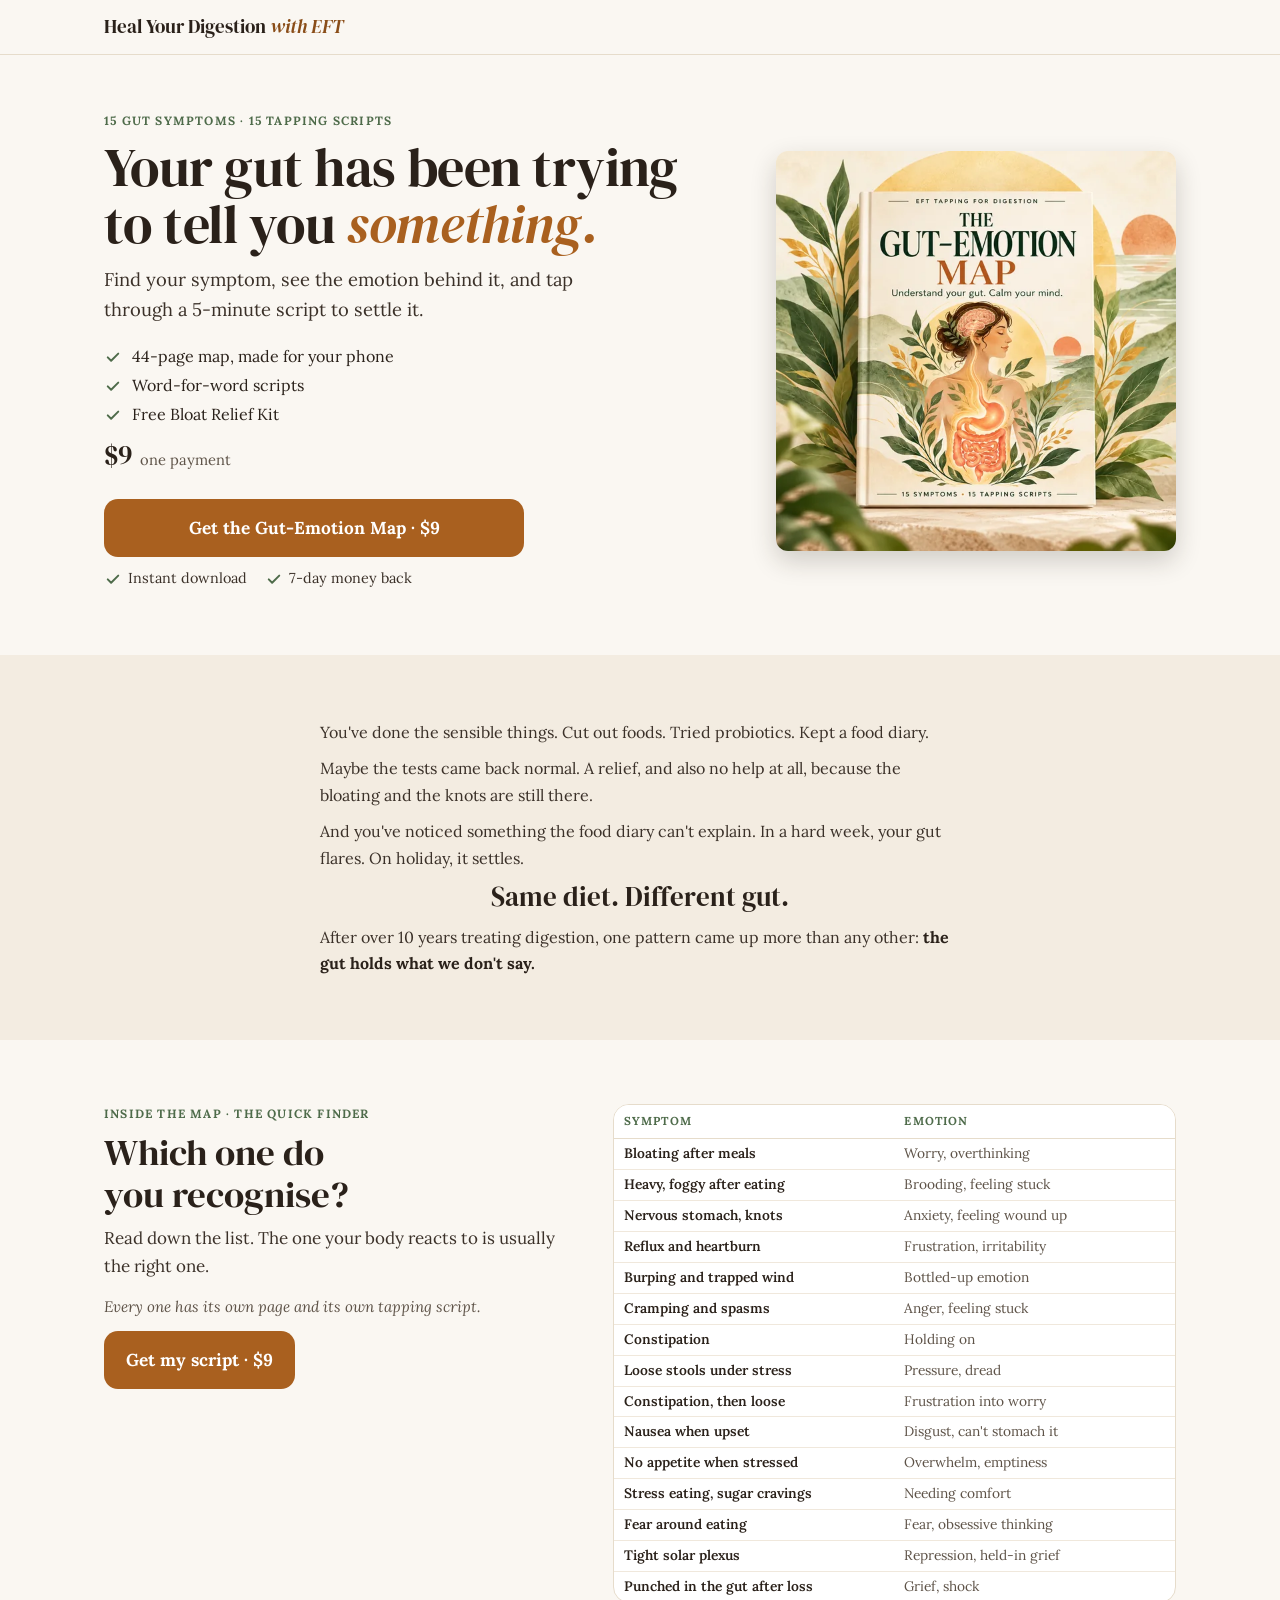
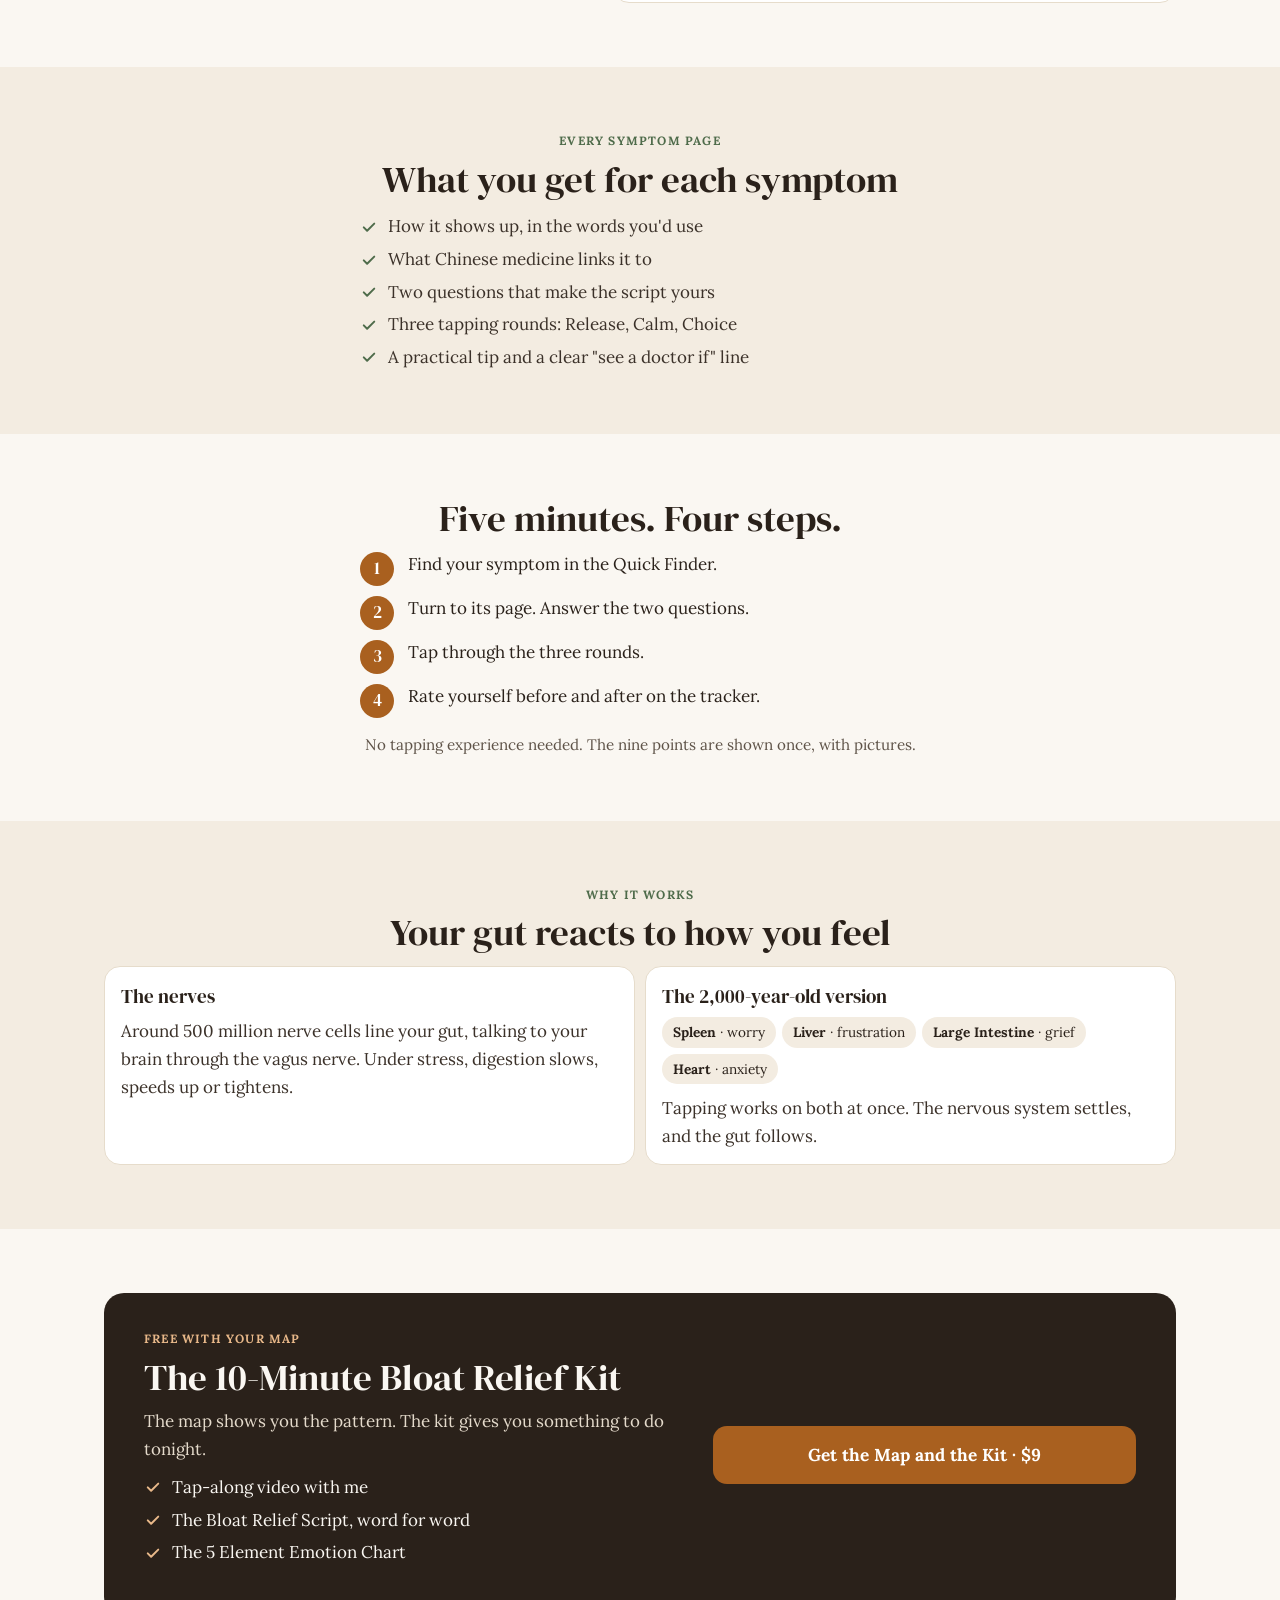
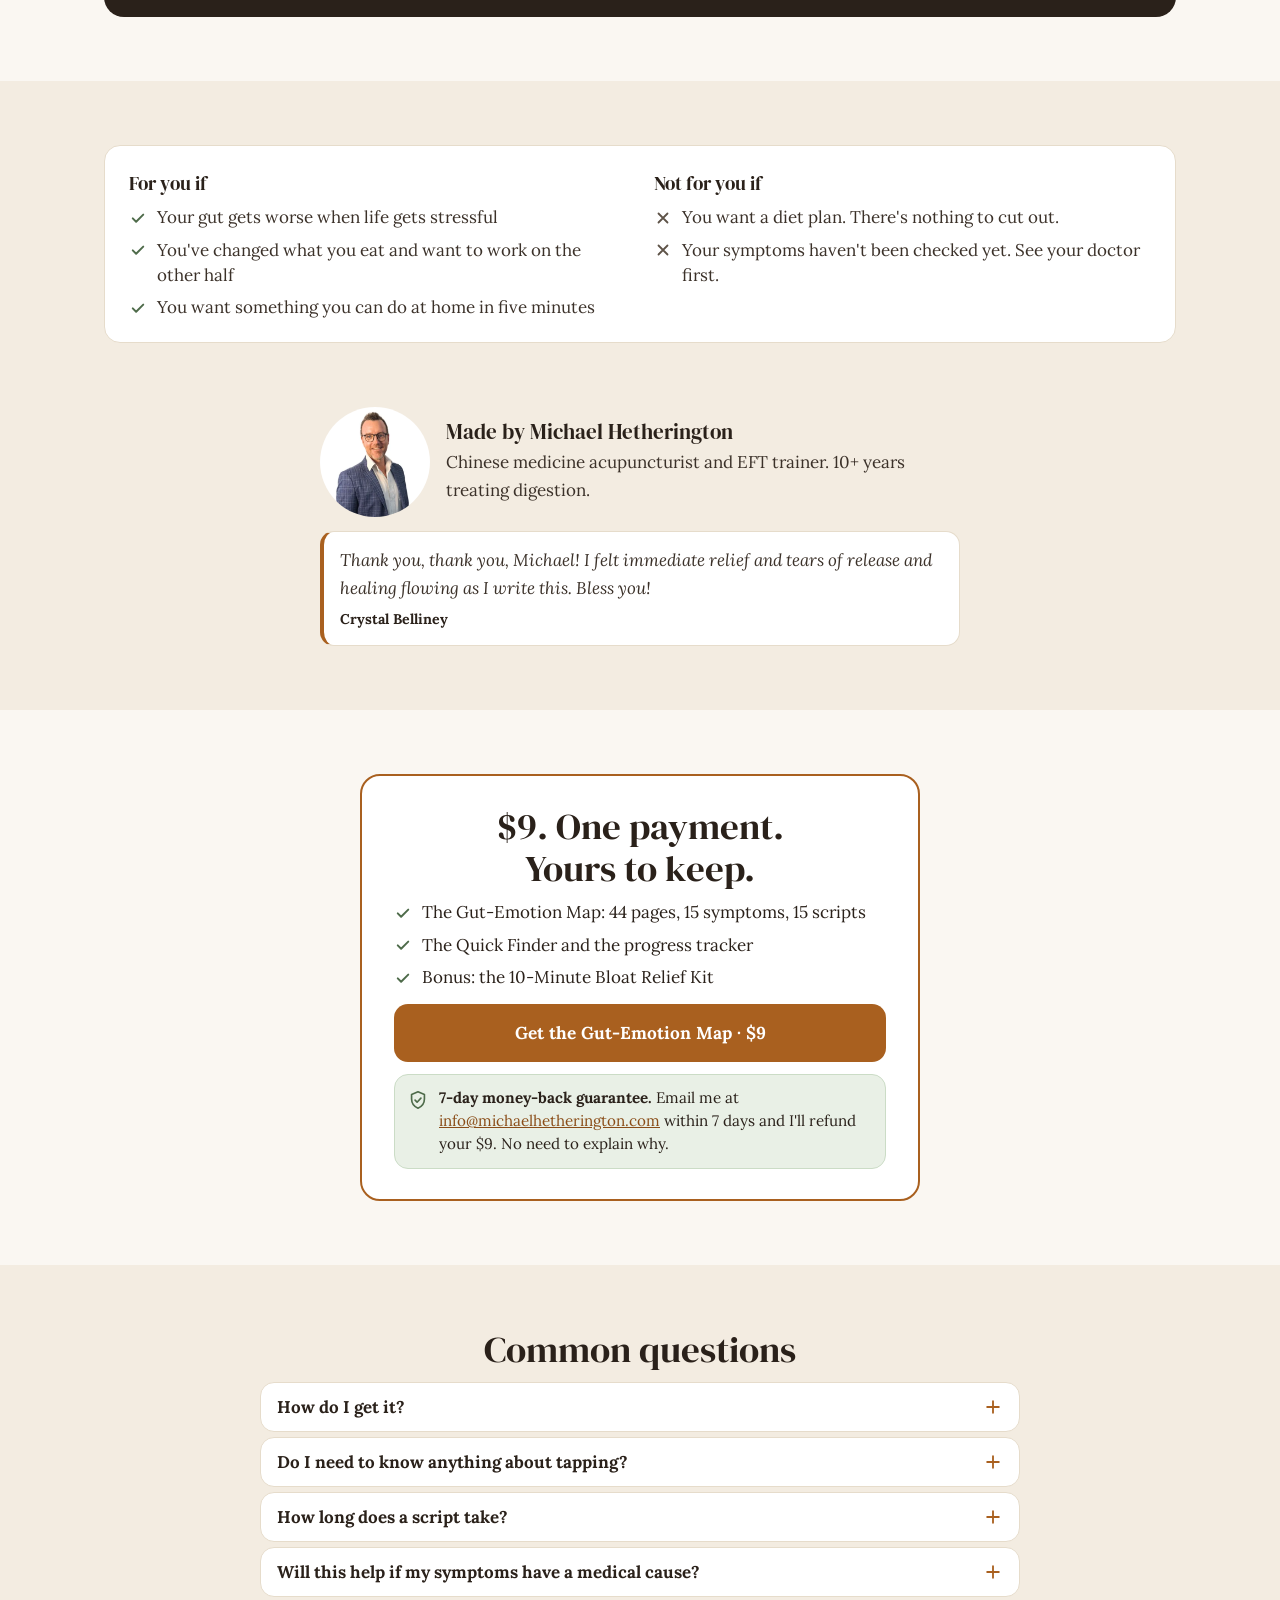
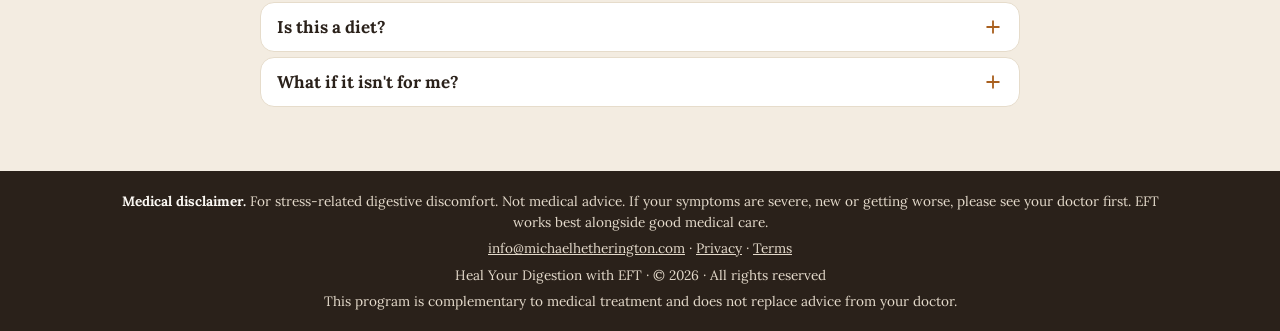
==== commit 75af4e51: "Swap Map page testimonial to Crystal Belliney, fix bio photo shape Co-Authored-By: Claude Opus 5.5 <" ====
--- a/gut-emotion-map.html
+++ b/gut-emotion-map.html
@@ -229,7 +229,9 @@
 
     /* --- Who made it --- */
     .maker { display: flex; gap: 16px; align-items: center; max-width: 640px; margin: 0 auto; }
-    .maker img { flex: 0 0 84px; width: 84px; height: 84px; border-radius: 50%; object-fit: cover; object-position: top center; }
+    /* The <picture> is the flex item, so it carries the size; otherwise the photo gets squeezed. */
+    .maker picture { flex: 0 0 84px; }
+    .maker img { width: 84px; height: 84px; border-radius: 50%; object-fit: cover; object-position: top center; }
     .maker h2 { font-size: 1.3rem; margin-bottom: 4px; }
     .quote { max-width: 640px; margin: 14px auto 0; background: var(--card); border: 1px solid var(--line); border-left: 4px solid var(--btn); border-radius: 14px; padding: 14px 16px; }
     .quote blockquote { margin: 0; font-style: italic; color: var(--body); }
@@ -333,7 +335,8 @@
       .kit { padding: 36px 40px; display: grid; grid-template-columns: minmax(0, 1fr) minmax(0, 0.8fr); gap: 0 40px; align-items: center; }
       .kit .kit-cta { grid-column: 2; grid-row: 1 / span 2; }
       .fit { grid-template-columns: 1fr 1fr; padding: 22px 24px; gap: 28px; }
-      .maker img { flex-basis: 110px; width: 110px; height: 110px; }
+      .maker picture { flex-basis: 110px; }
+      .maker img { width: 110px; height: 110px; }
       .price-box { padding: 30px 32px; }
     }
   </style>
@@ -544,10 +547,10 @@
             <p>Chinese medicine acupuncturist and EFT trainer. 10+ years treating digestion.</p>
           </div>
         </div>
-        <!-- Verbatim from Aiko Shimada's review on michaelhetherington.com/reviews (about Michael's EFT sessions). -->
+        <!-- Verbatim from Crystal Belliney's review, supplied by Michael. -->
         <figure class="quote">
-          <blockquote>After meeting with him several times, I felt a confidence I never felt before to be with my anxiety in a much calmer way than before, and as a result, the anxiety had diminished quite a bit!</blockquote>
-          <figcaption>Aiko Shimada <span>· EFT sessions with Michael</span></figcaption>
+          <blockquote>Thank you, thank you, Michael! I felt immediate relief and tears of release and healing flowing as I write this. Bless you!</blockquote>
+          <figcaption>Crystal Belliney</figcaption>
         </figure>
       </div>
     </section>
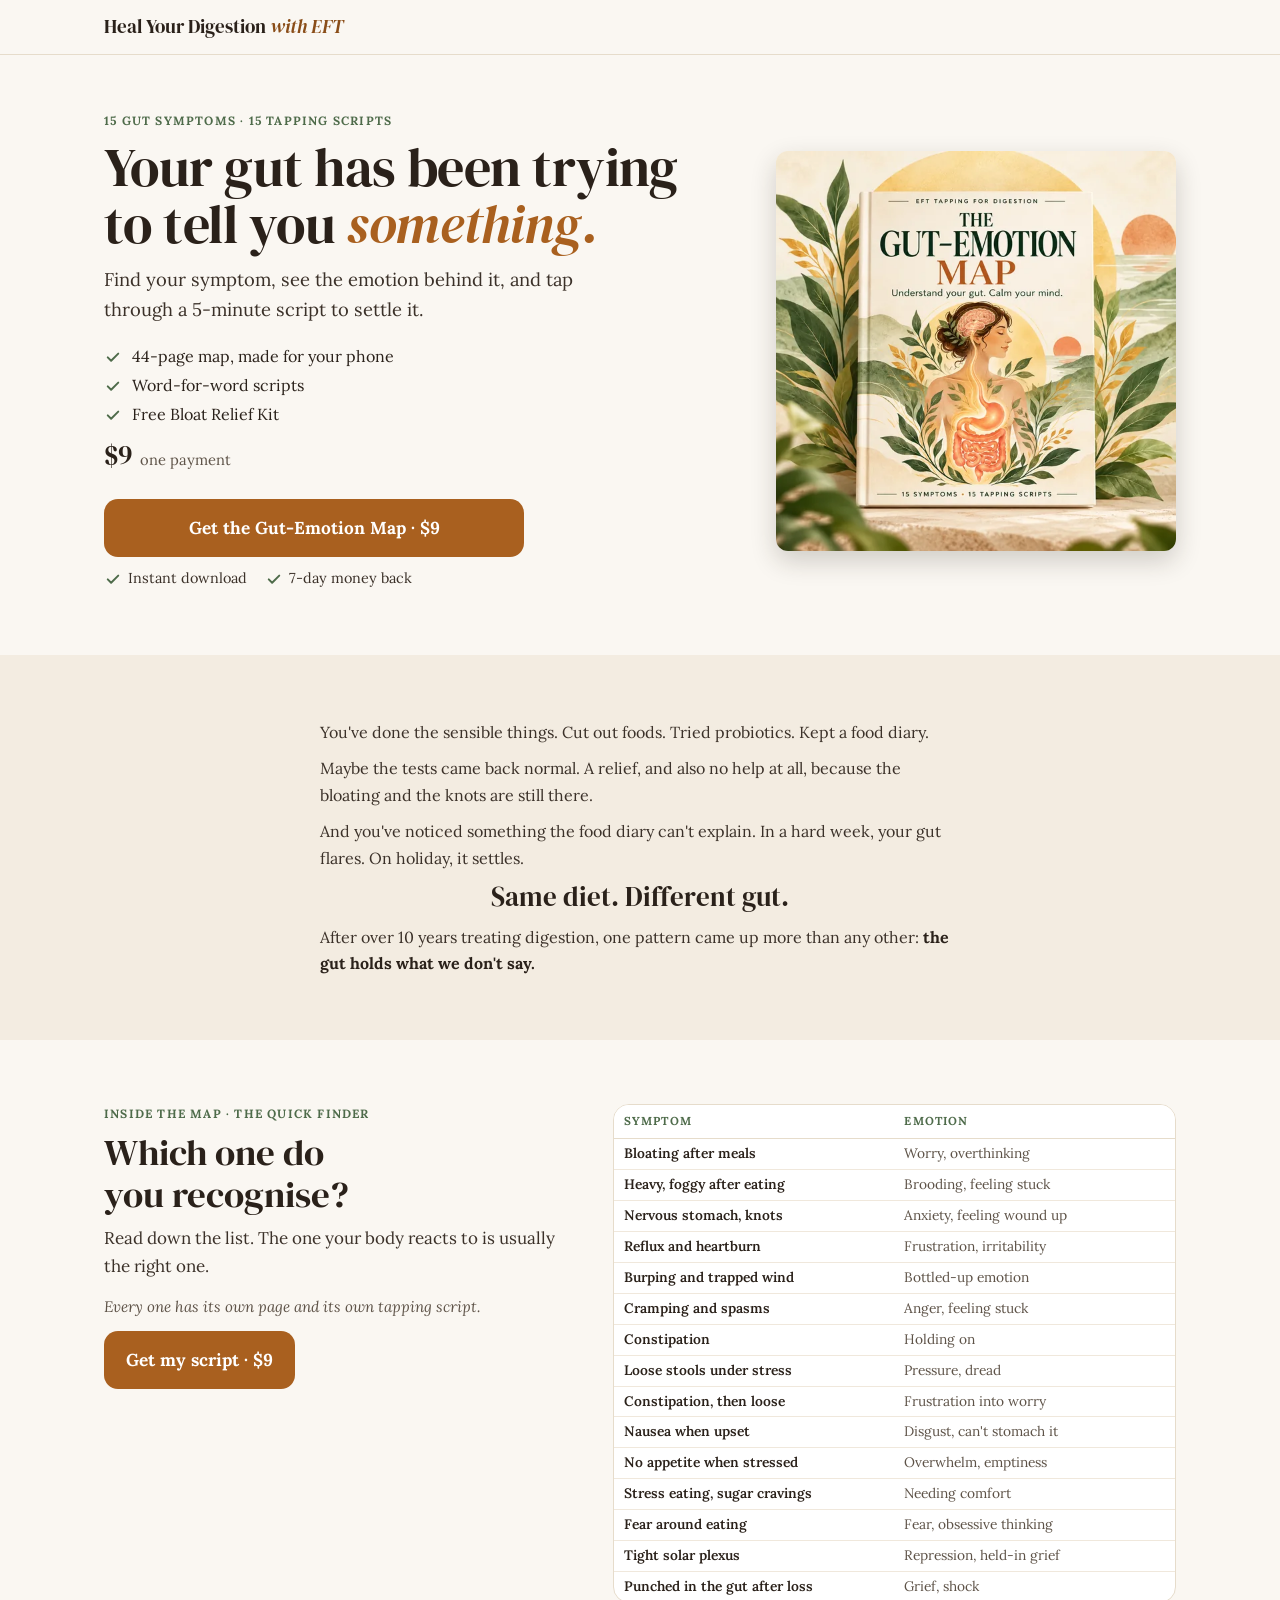
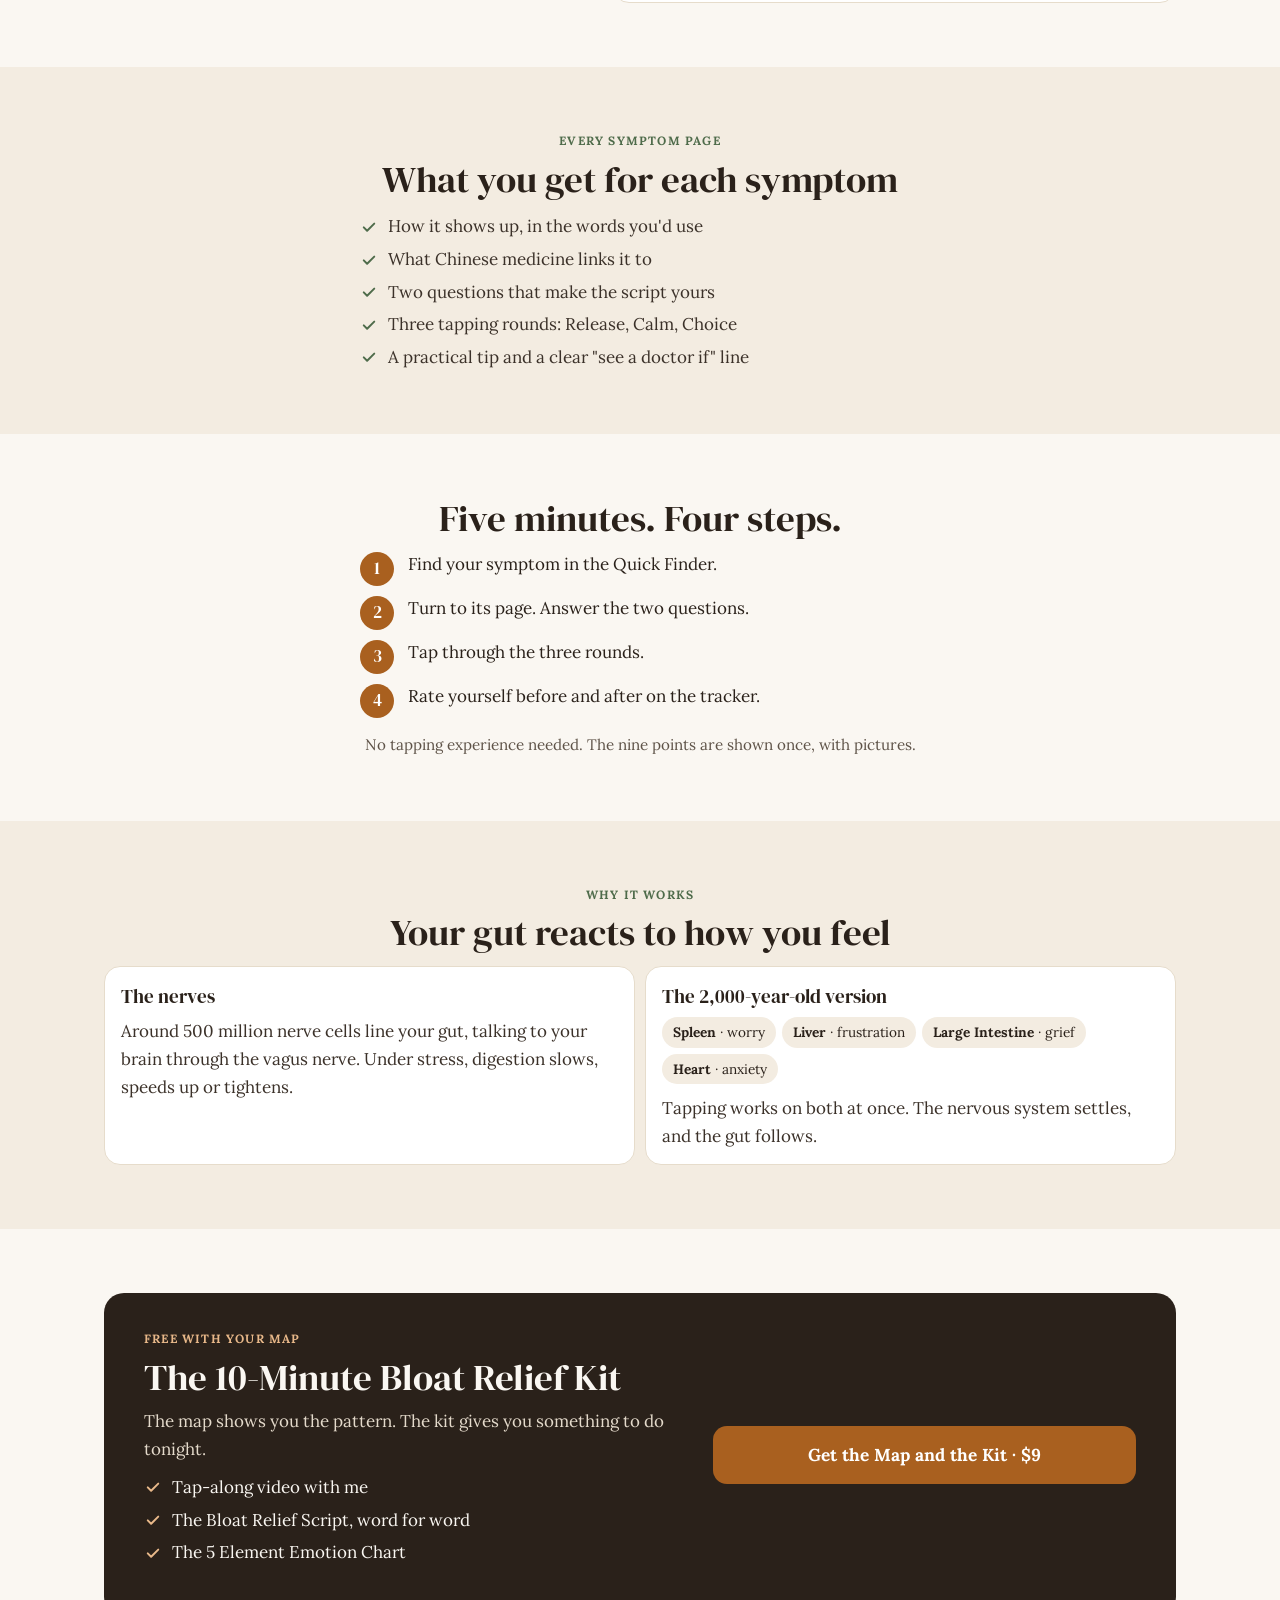
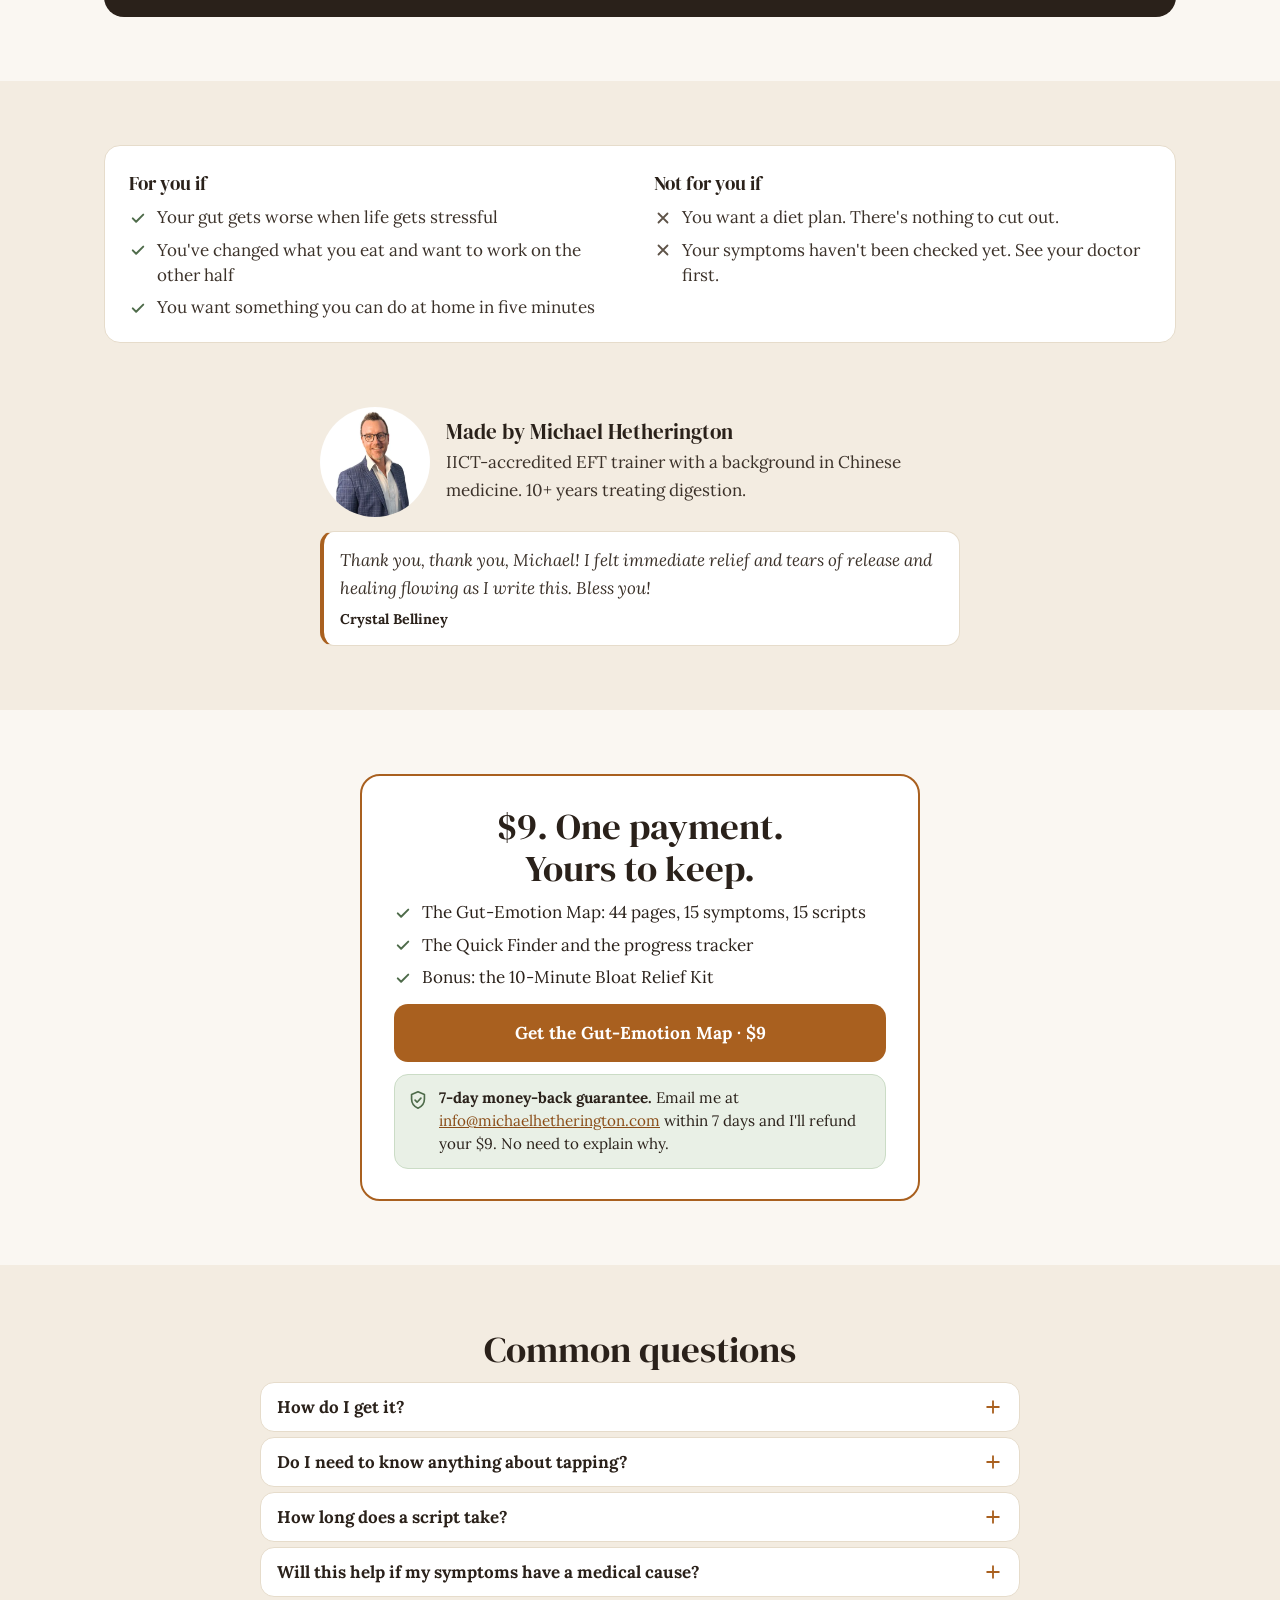
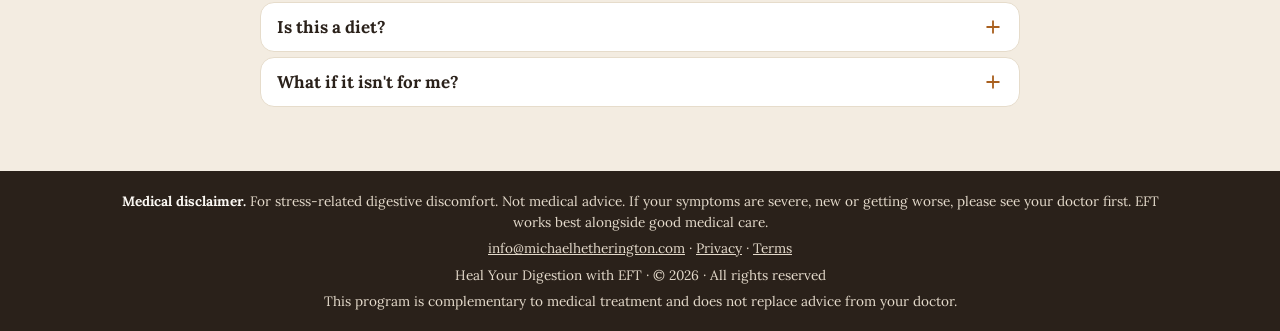
==== commit c33fb106: "Remove AHPRA protected titles from author bios Replace "Chinese medicine acupuncturist" and "Chinese" ====
--- a/gut-emotion-map.html
+++ b/gut-emotion-map.html
@@ -544,7 +544,7 @@
           </picture>
           <div>
             <h2>Made by Michael Hetherington</h2>
-            <p>Chinese medicine acupuncturist and EFT trainer. 10+ years treating digestion.</p>
+            <p>IICT-accredited EFT trainer with a background in Chinese medicine. 10+ years treating digestion.</p>
           </div>
         </div>
         <!-- Verbatim from Crystal Belliney's review, supplied by Michael. -->
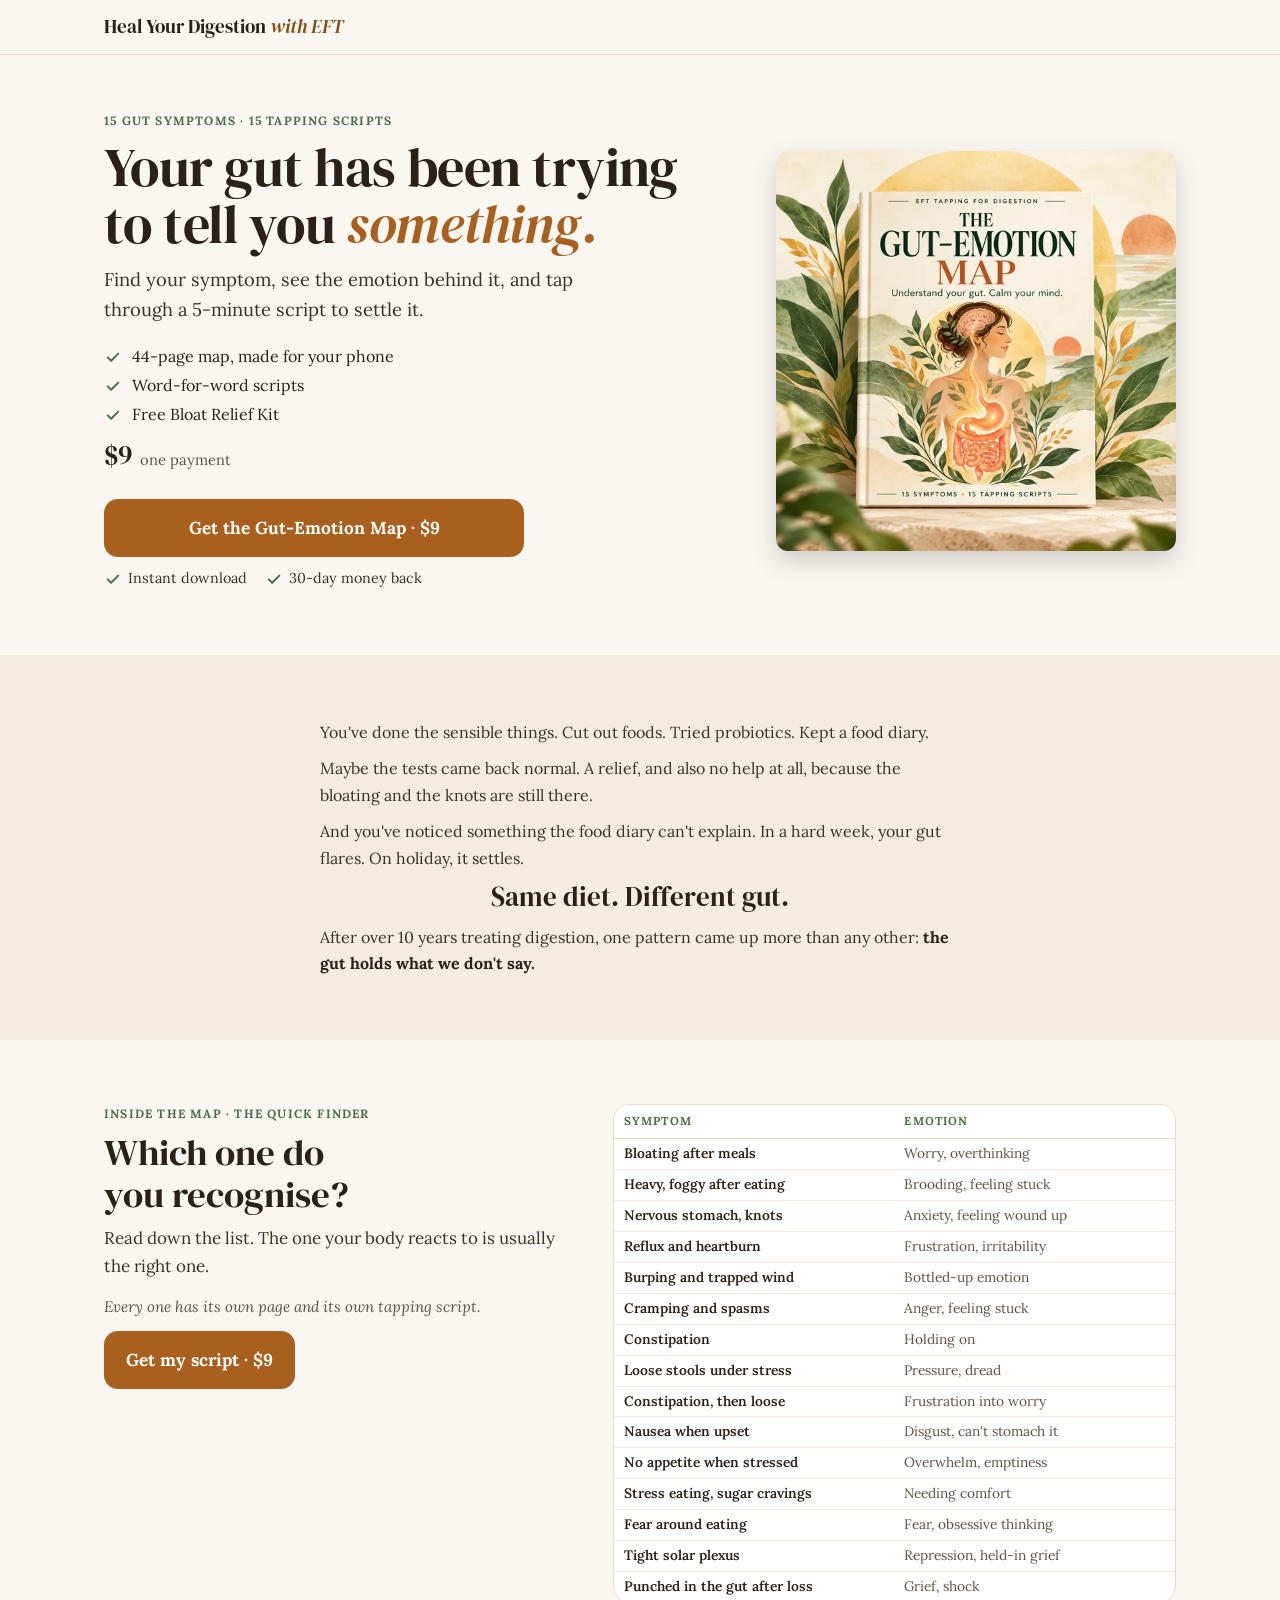
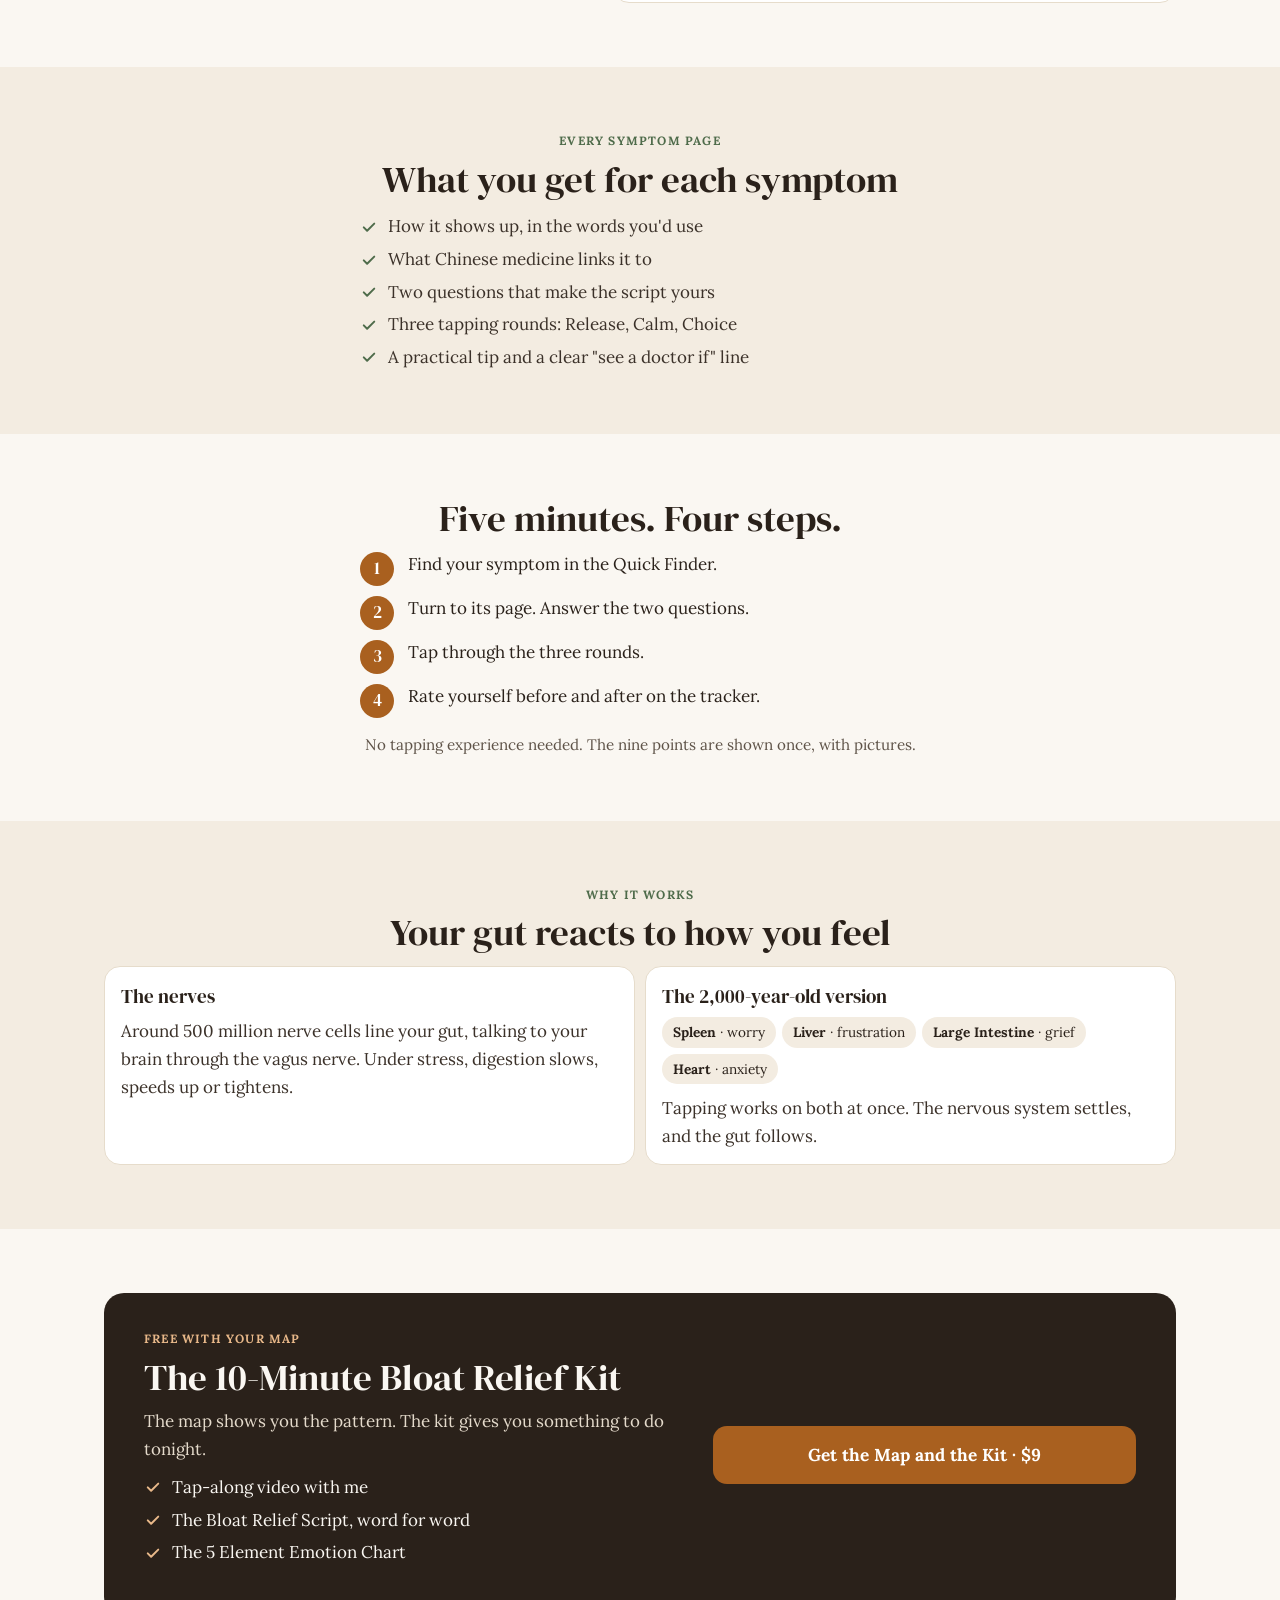
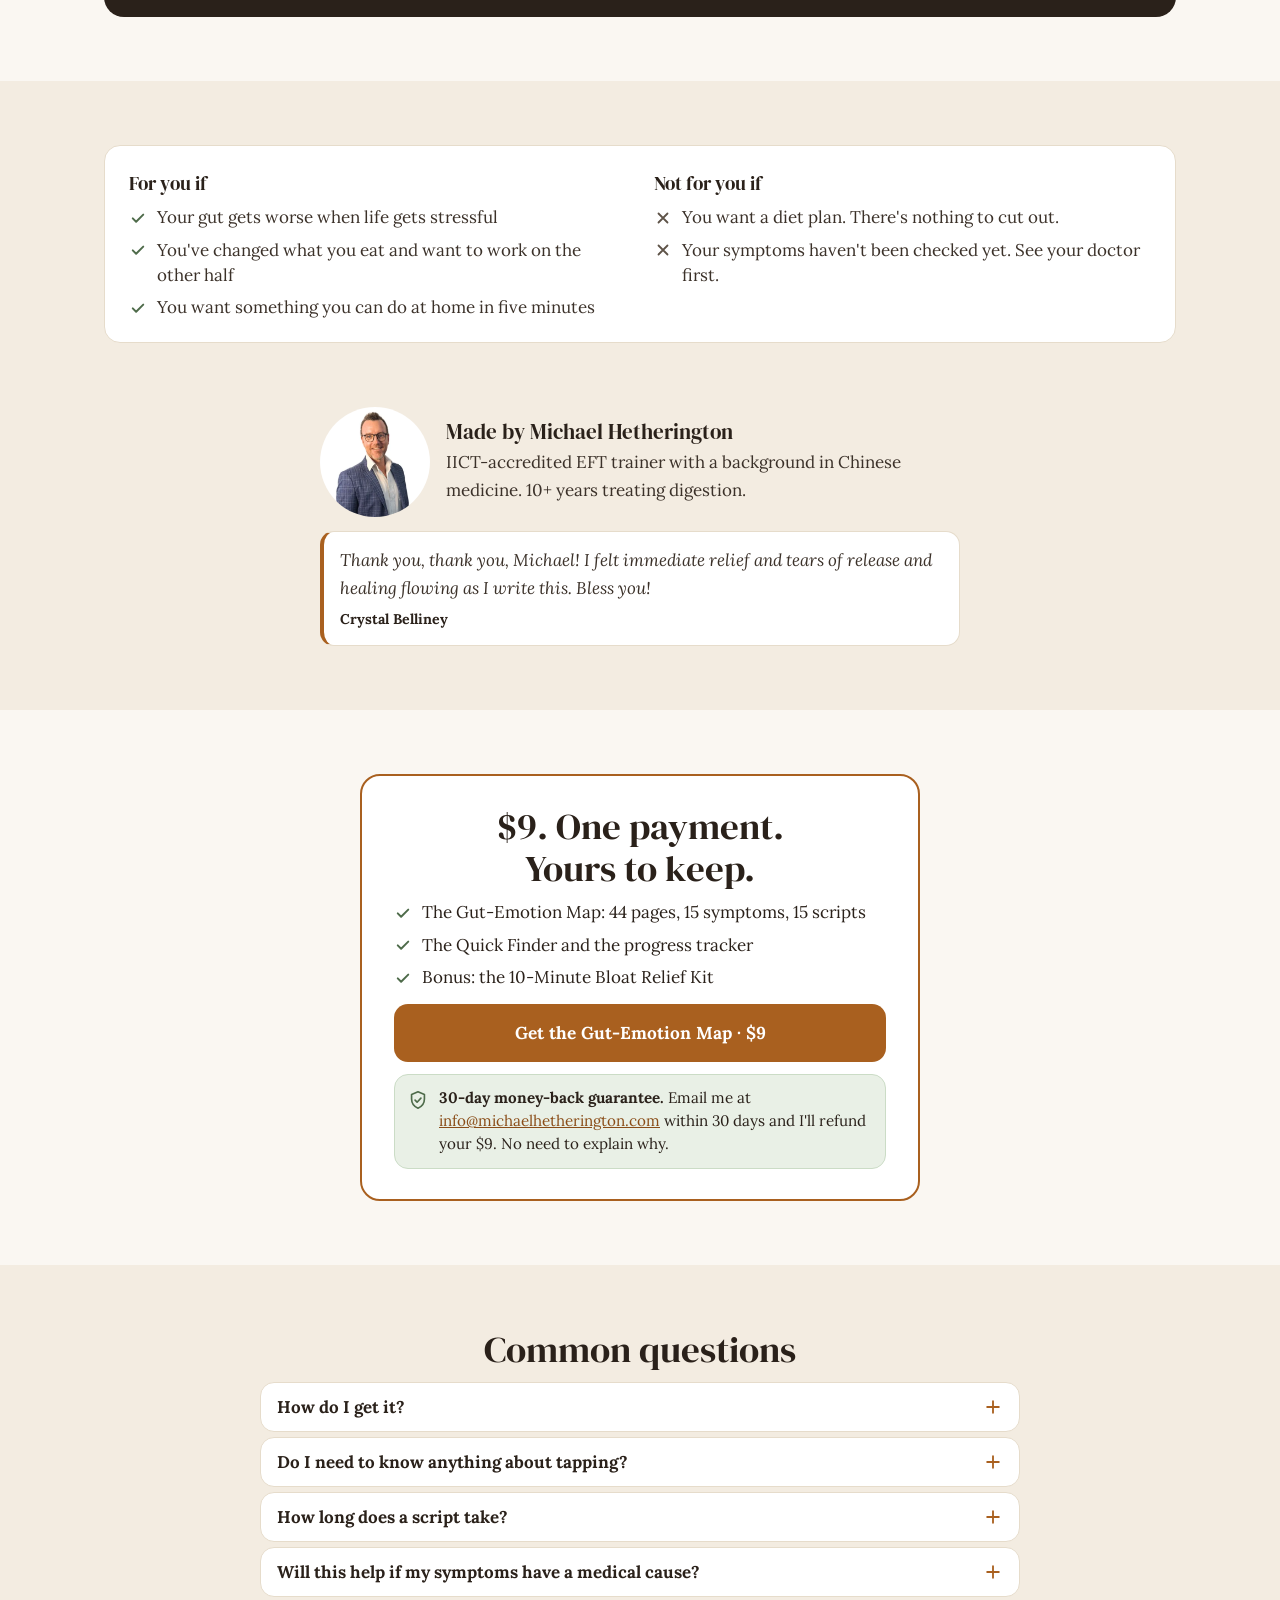
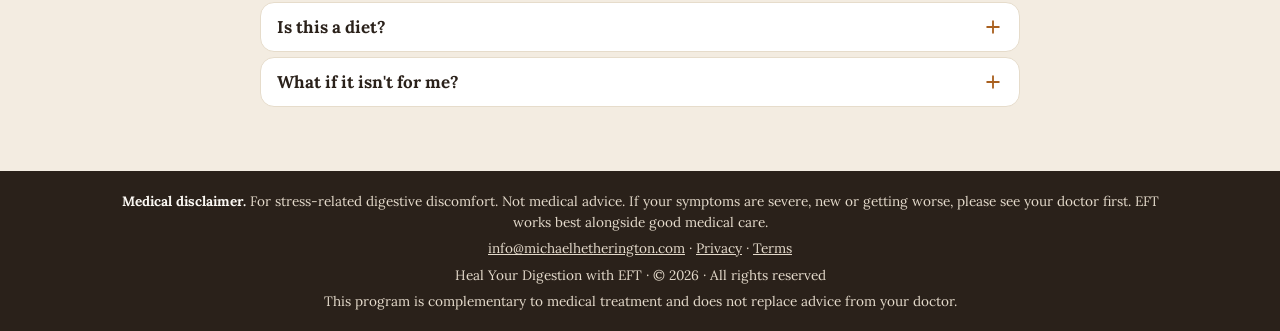
==== commit 5cf0a50a: "Set Gut-Emotion Map refund to 30 days on sales page and terms Matches the quiz offer. The $197 progr" ====
--- a/gut-emotion-map.html
+++ b/gut-emotion-map.html
@@ -20,9 +20,6 @@
       ] }
     });
     gtag('config', 'AW-1016615342');
-
-    /* Original property, kept so existing reports stay continuous. */
-    gtag('config', 'G-JX9XSHVB25');
   </script>
   <script>
     window.CHECKOUT_URL = "https://zylvie.com/michaelhetherington/cart/add/78pjRb03?disable_backlinks&empty_cart";
@@ -376,7 +373,7 @@
         </div>
         <div class="hero-cta">
           <a class="btn" id="hero-buy" data-checkout data-location="hero" href="#price">Get the Gut-Emotion Map · $9</a>
-          <p class="mini-ticks"><span><svg width="18" height="18" viewBox="0 0 24 24" fill="none" stroke="#4E6B4A" stroke-width="2.6" stroke-linecap="round" stroke-linejoin="round" aria-hidden="true"><path d="M5 12.5l4.5 4.5L19 7.5"/></svg>Instant download</span><span><svg width="18" height="18" viewBox="0 0 24 24" fill="none" stroke="#4E6B4A" stroke-width="2.6" stroke-linecap="round" stroke-linejoin="round" aria-hidden="true"><path d="M5 12.5l4.5 4.5L19 7.5"/></svg>7-day money back</span></p>
+          <p class="mini-ticks"><span><svg width="18" height="18" viewBox="0 0 24 24" fill="none" stroke="#4E6B4A" stroke-width="2.6" stroke-linecap="round" stroke-linejoin="round" aria-hidden="true"><path d="M5 12.5l4.5 4.5L19 7.5"/></svg>Instant download</span><span><svg width="18" height="18" viewBox="0 0 24 24" fill="none" stroke="#4E6B4A" stroke-width="2.6" stroke-linecap="round" stroke-linejoin="round" aria-hidden="true"><path d="M5 12.5l4.5 4.5L19 7.5"/></svg>30-day money back</span></p>
         </div>
       </div>
     </section>
@@ -568,7 +565,7 @@
           <a class="btn" data-checkout data-location="price_box" href="#price">Get the Gut-Emotion Map · $9</a>
           <div class="guarantee">
             <svg width="22" height="22" viewBox="0 0 24 24" fill="none" stroke="currentColor" stroke-width="1.8" stroke-linecap="round" stroke-linejoin="round" aria-hidden="true"><path d="M12 3l7 3v5c0 4.5-3 8.3-7 10-4-1.7-7-5.5-7-10V6l7-3z"/><path d="M8.8 12.2l2.2 2.2 4.2-4.4"/></svg>
-            <p><strong>7-day money-back guarantee.</strong> Email me at <a href="mailto:info@michaelhetherington.com">info@michaelhetherington.com</a> within 7 days and I'll refund your $9. No need to explain why.</p>
+            <p><strong>30-day money-back guarantee.</strong> Email me at <a href="mailto:info@michaelhetherington.com">info@michaelhetherington.com</a> within 30 days and I'll refund your $9. No need to explain why.</p>
           </div>
         </div>
       </div>
@@ -584,7 +581,7 @@
           <details><summary>How long does a script take?<svg width="20" height="20" viewBox="0 0 24 24" fill="none" stroke="currentColor" stroke-width="2.2" stroke-linecap="round" aria-hidden="true"><path d="M12 5v14M5 12h14"/></svg></summary><p>About five minutes.</p></details>
           <details><summary>Will this help if my symptoms have a medical cause?<svg width="20" height="20" viewBox="0 0 24 24" fill="none" stroke="currentColor" stroke-width="2.2" stroke-linecap="round" aria-hidden="true"><path d="M12 5v14M5 12h14"/></svg></summary><p>The map is for stress-related digestive discomfort. Every symptom page has a "see a doctor if" line, and it does not replace medical care.</p></details>
           <details><summary>Is this a diet?<svg width="20" height="20" viewBox="0 0 24 24" fill="none" stroke="currentColor" stroke-width="2.2" stroke-linecap="round" aria-hidden="true"><path d="M12 5v14M5 12h14"/></svg></summary><p>No. There is nothing to cut out.</p></details>
-          <details><summary>What if it isn't for me?<svg width="20" height="20" viewBox="0 0 24 24" fill="none" stroke="currentColor" stroke-width="2.2" stroke-linecap="round" aria-hidden="true"><path d="M12 5v14M5 12h14"/></svg></summary><p>Email <a href="mailto:info@michaelhetherington.com">info@michaelhetherington.com</a> within 7 days of buying and you'll be refunded.</p></details>
+          <details><summary>What if it isn't for me?<svg width="20" height="20" viewBox="0 0 24 24" fill="none" stroke="currentColor" stroke-width="2.2" stroke-linecap="round" aria-hidden="true"><path d="M12 5v14M5 12h14"/></svg></summary><p>Email <a href="mailto:info@michaelhetherington.com">info@michaelhetherington.com</a> within 30 days of buying and you'll be refunded.</p></details>
         </div>
       </div>
     </section>
@@ -605,7 +602,7 @@
   <div class="sticky-buy" id="sticky-buy" aria-hidden="true">
     <div>
       <strong>Gut-Emotion Map · $9</strong>
-      <span>Instant download · 7-day guarantee</span>
+      <span>Instant download · 30-day guarantee</span>
     </div>
     <a class="btn" data-checkout data-location="sticky" href="#price" tabindex="-1">Get it</a>
   </div>
